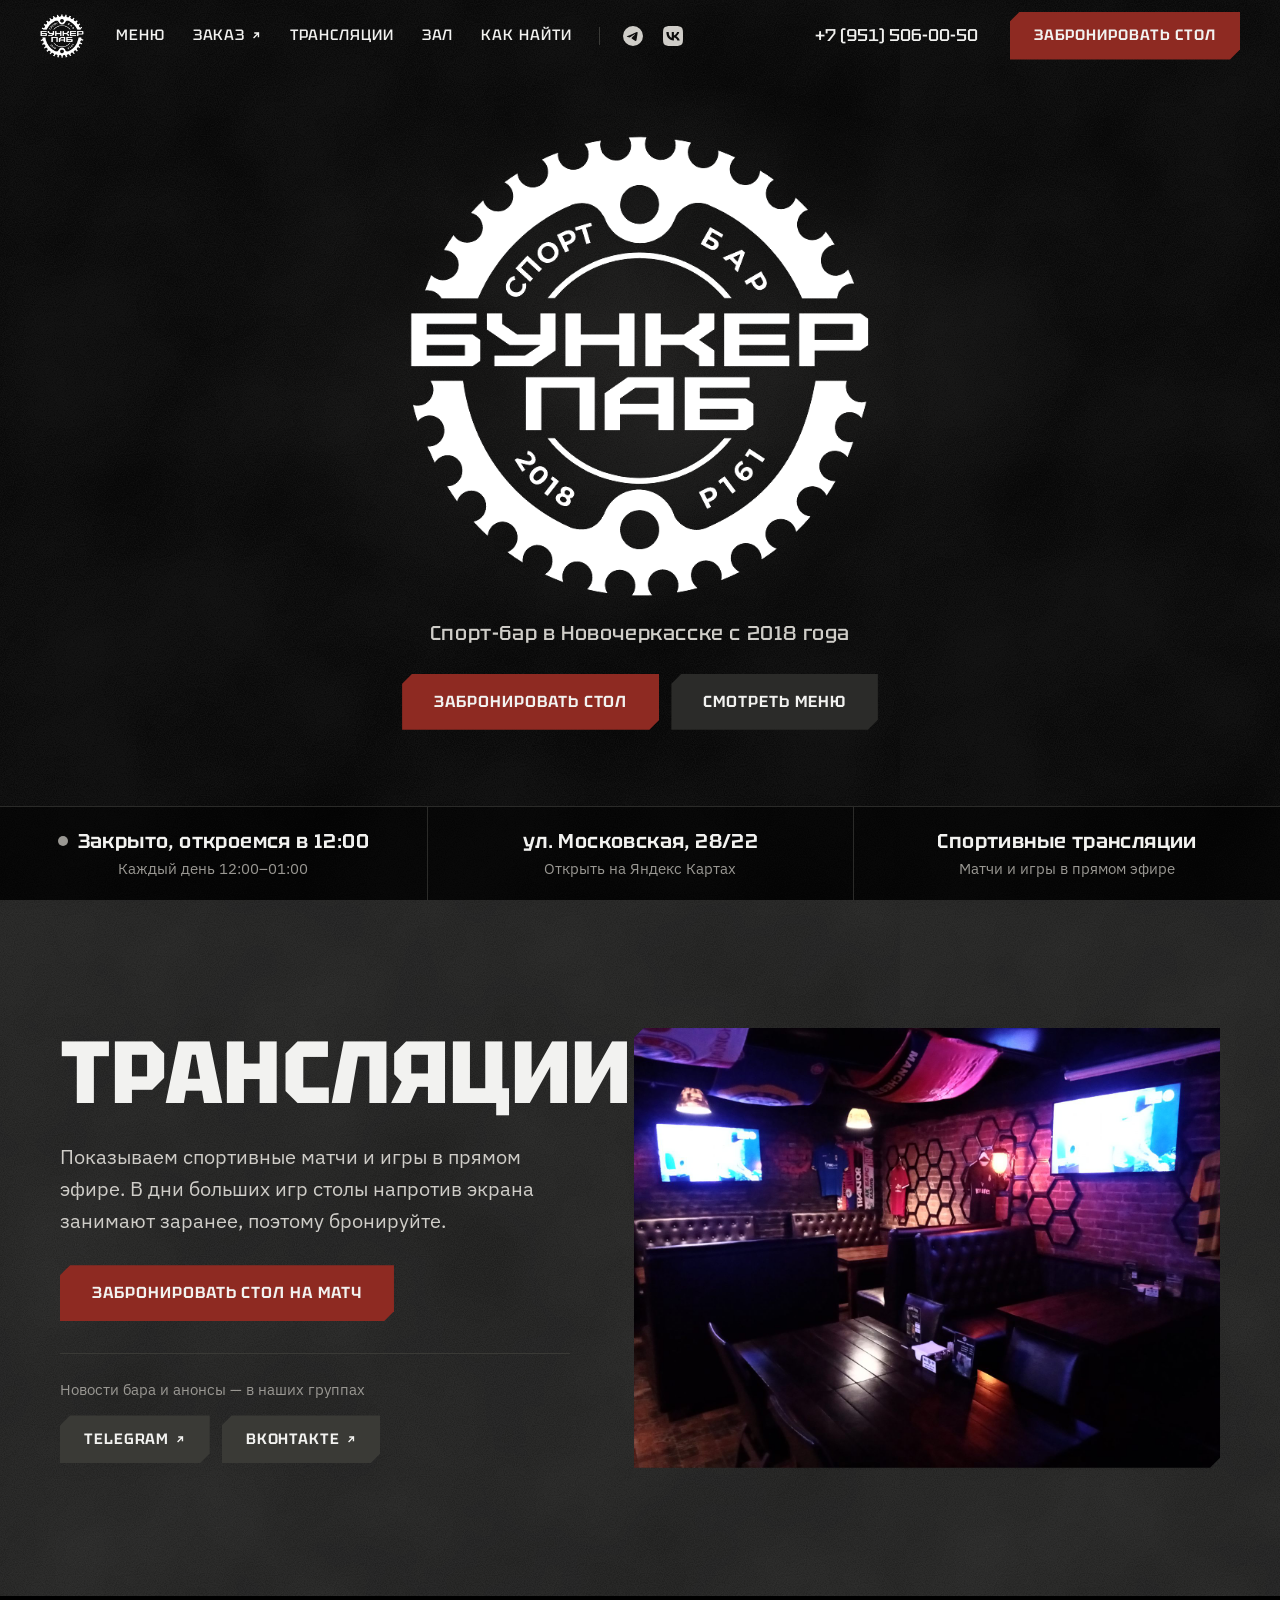
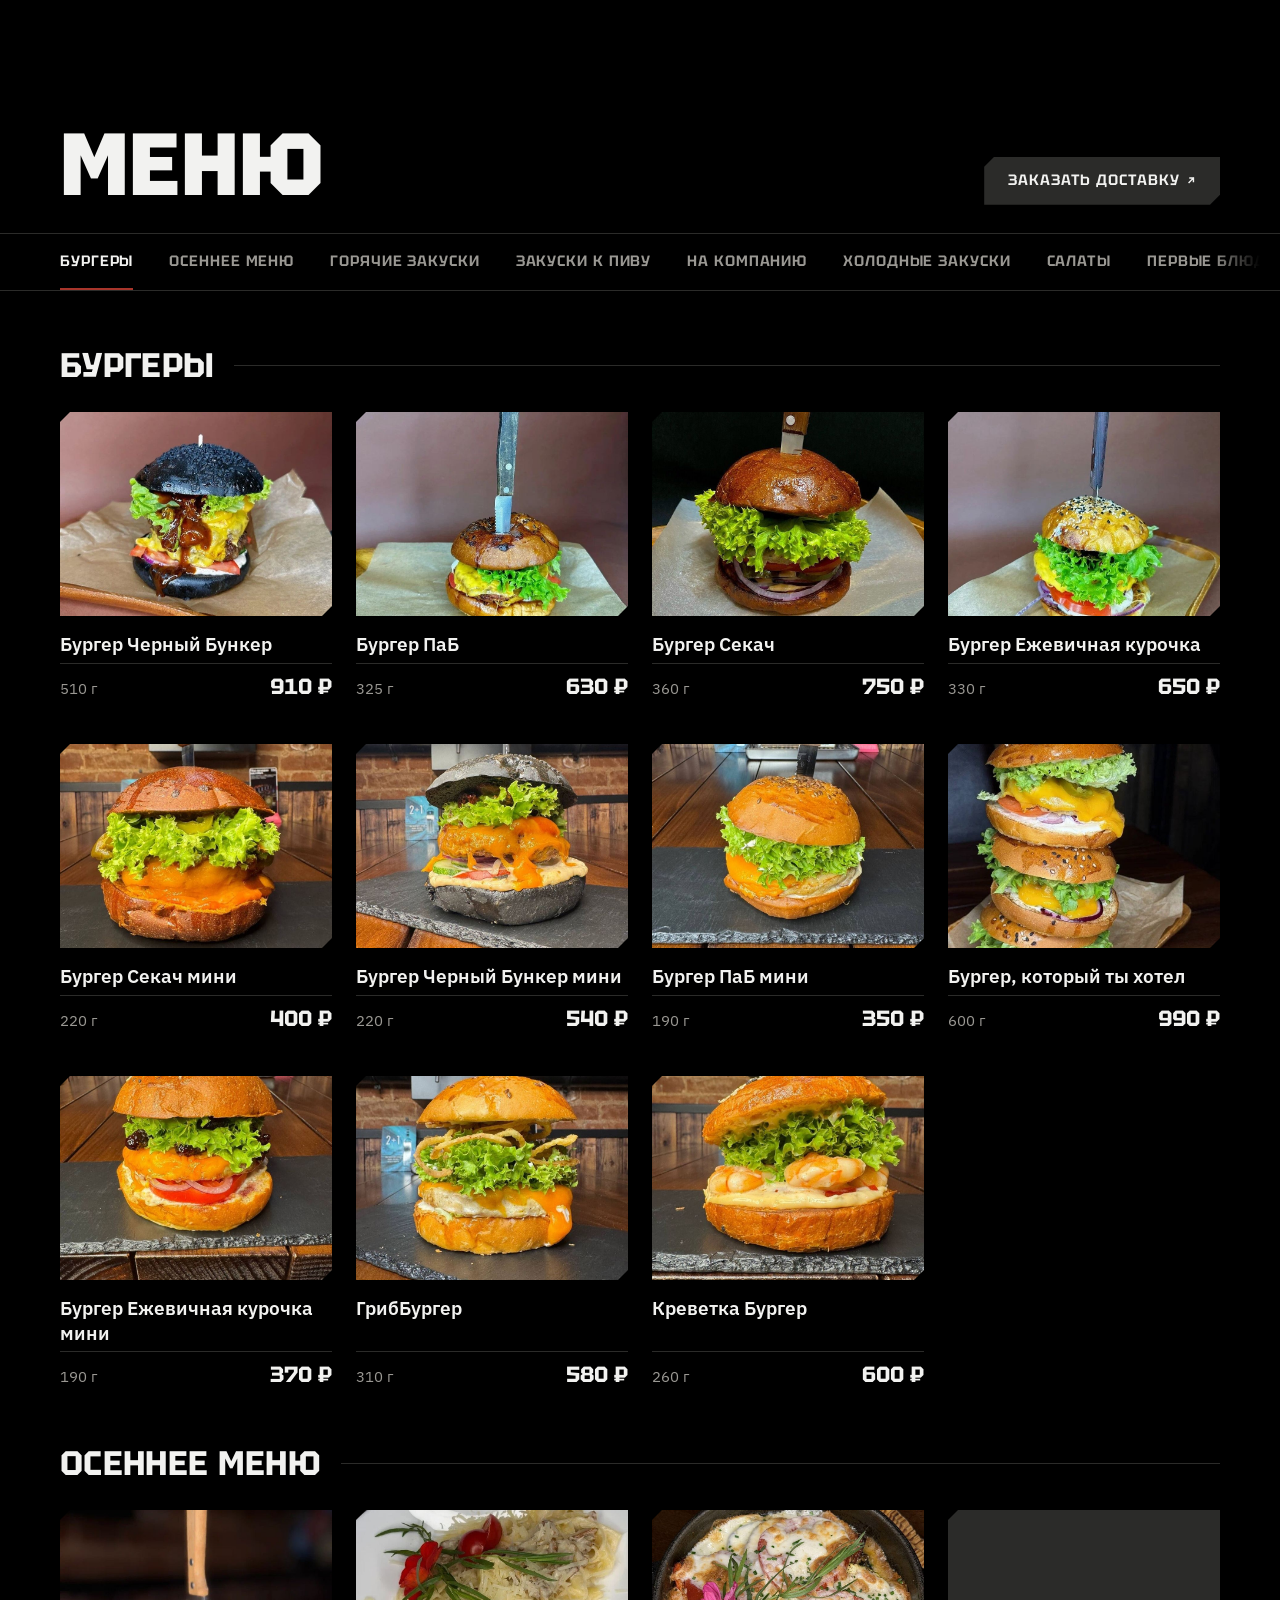
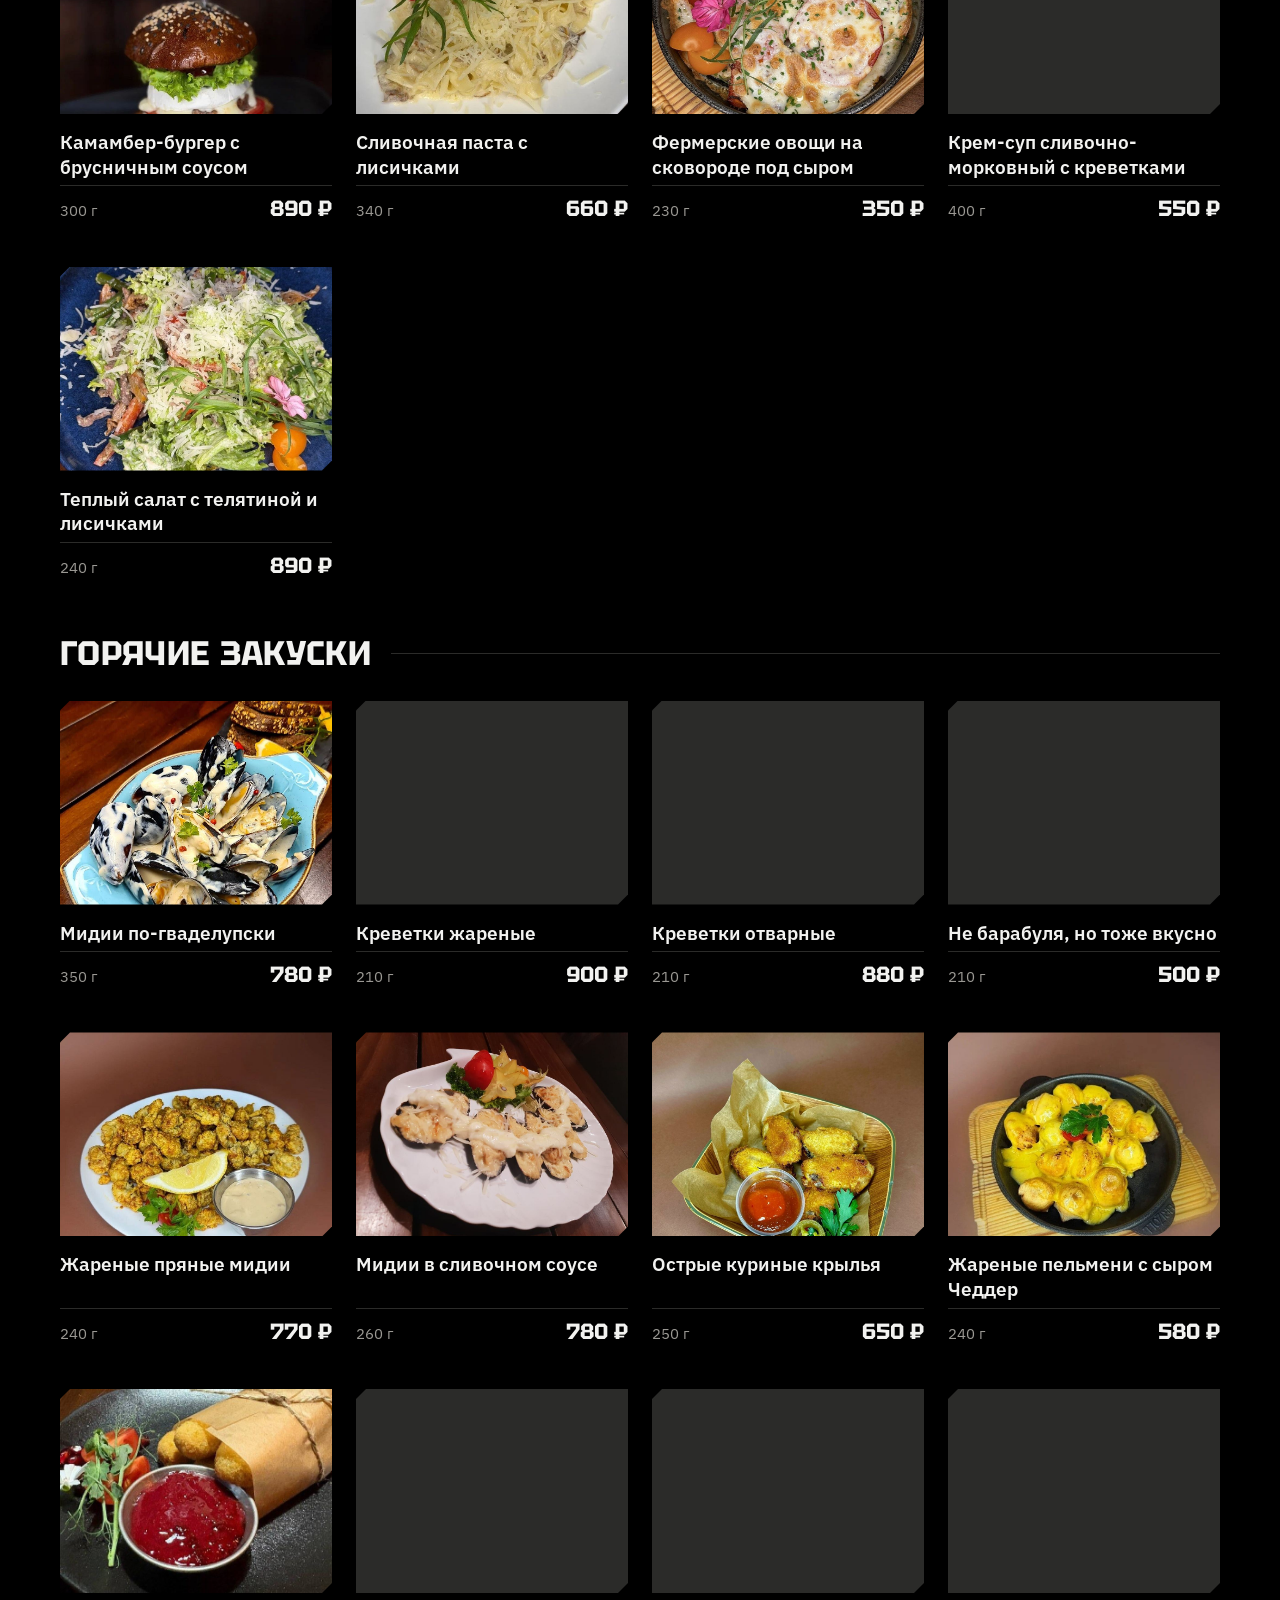
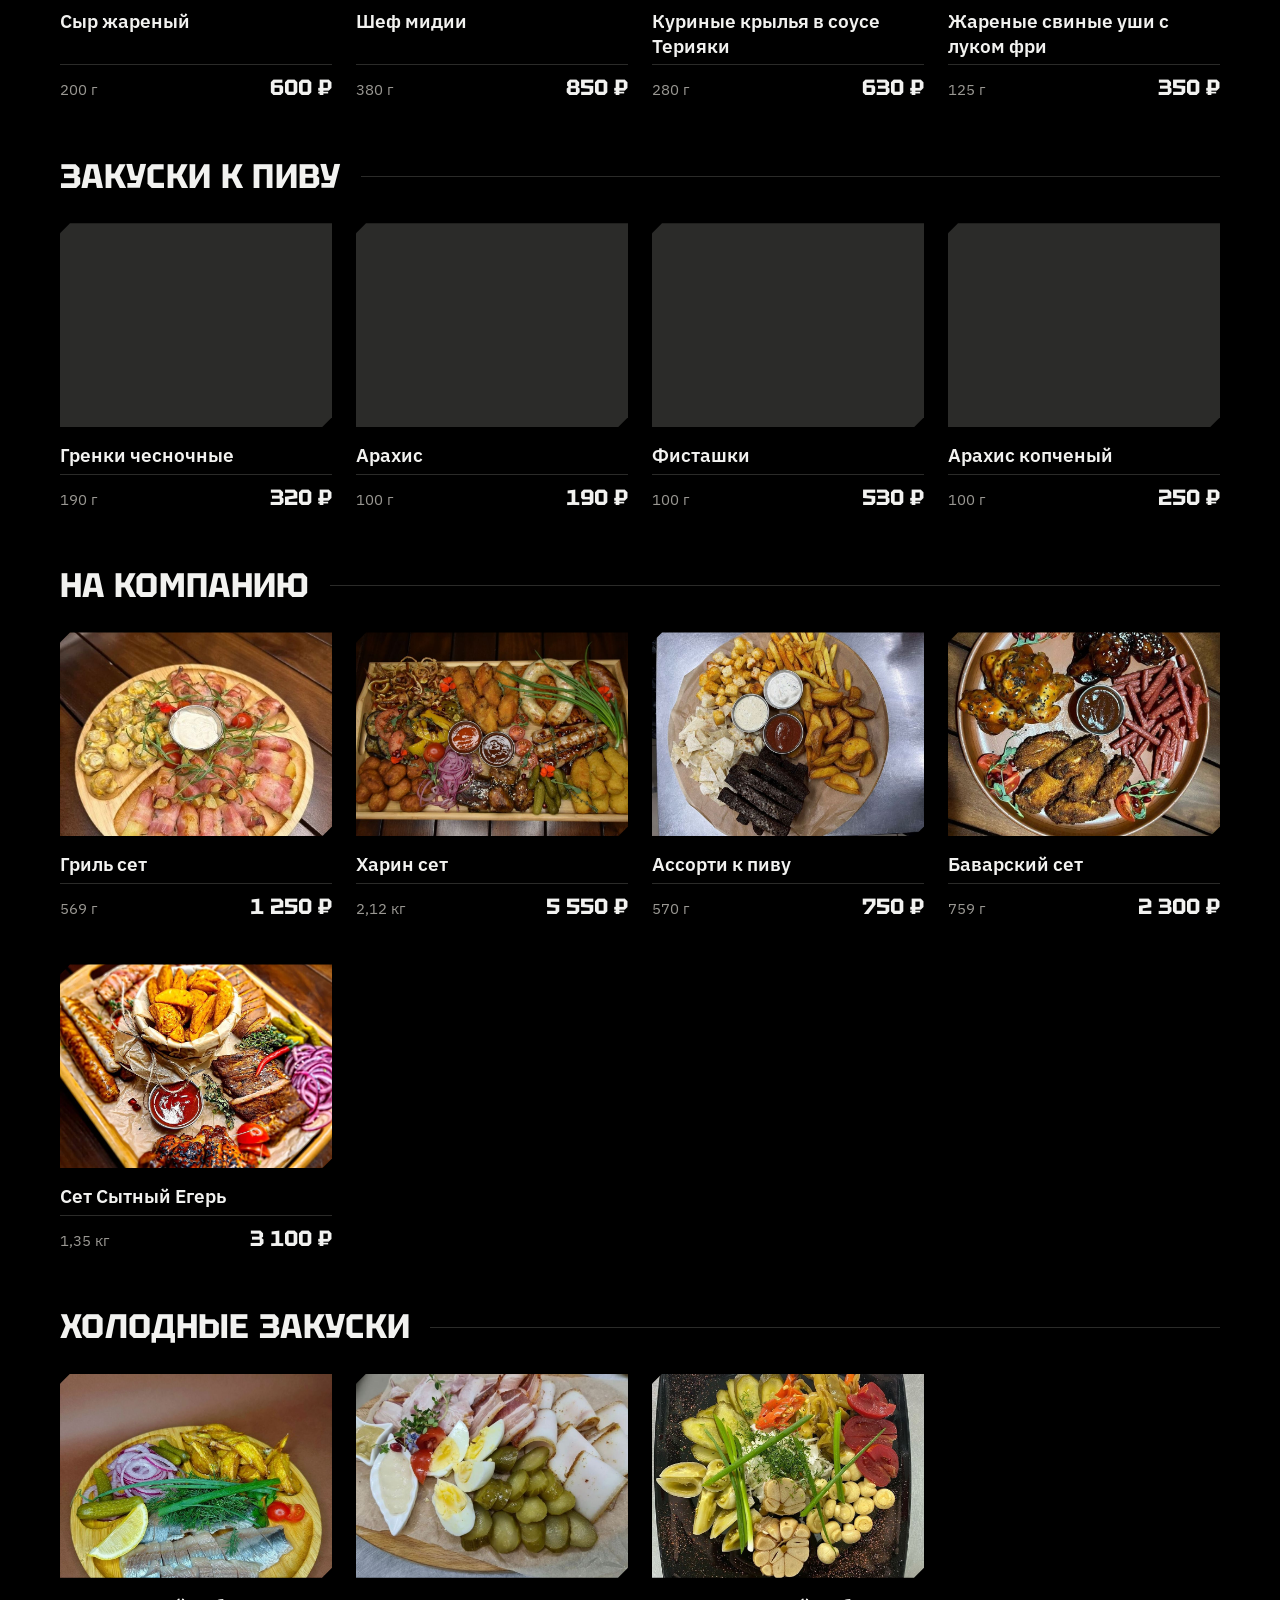
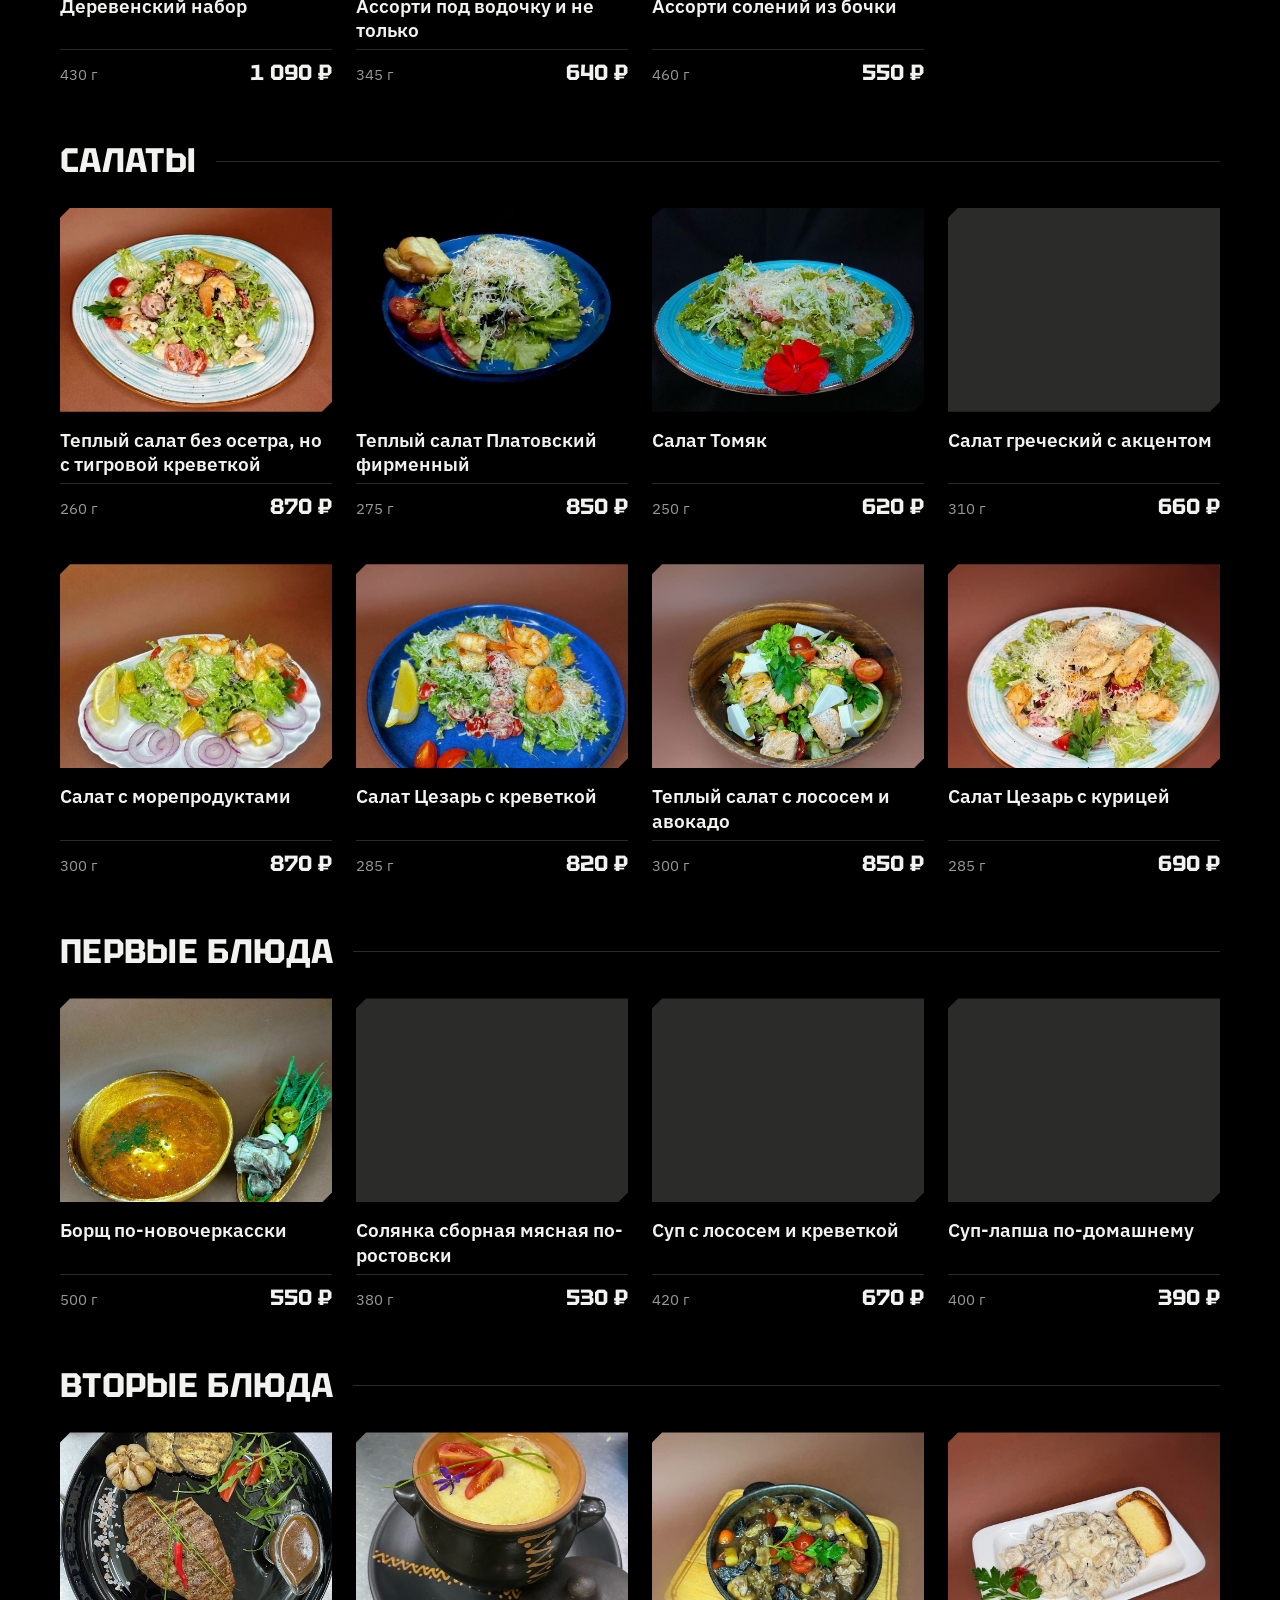
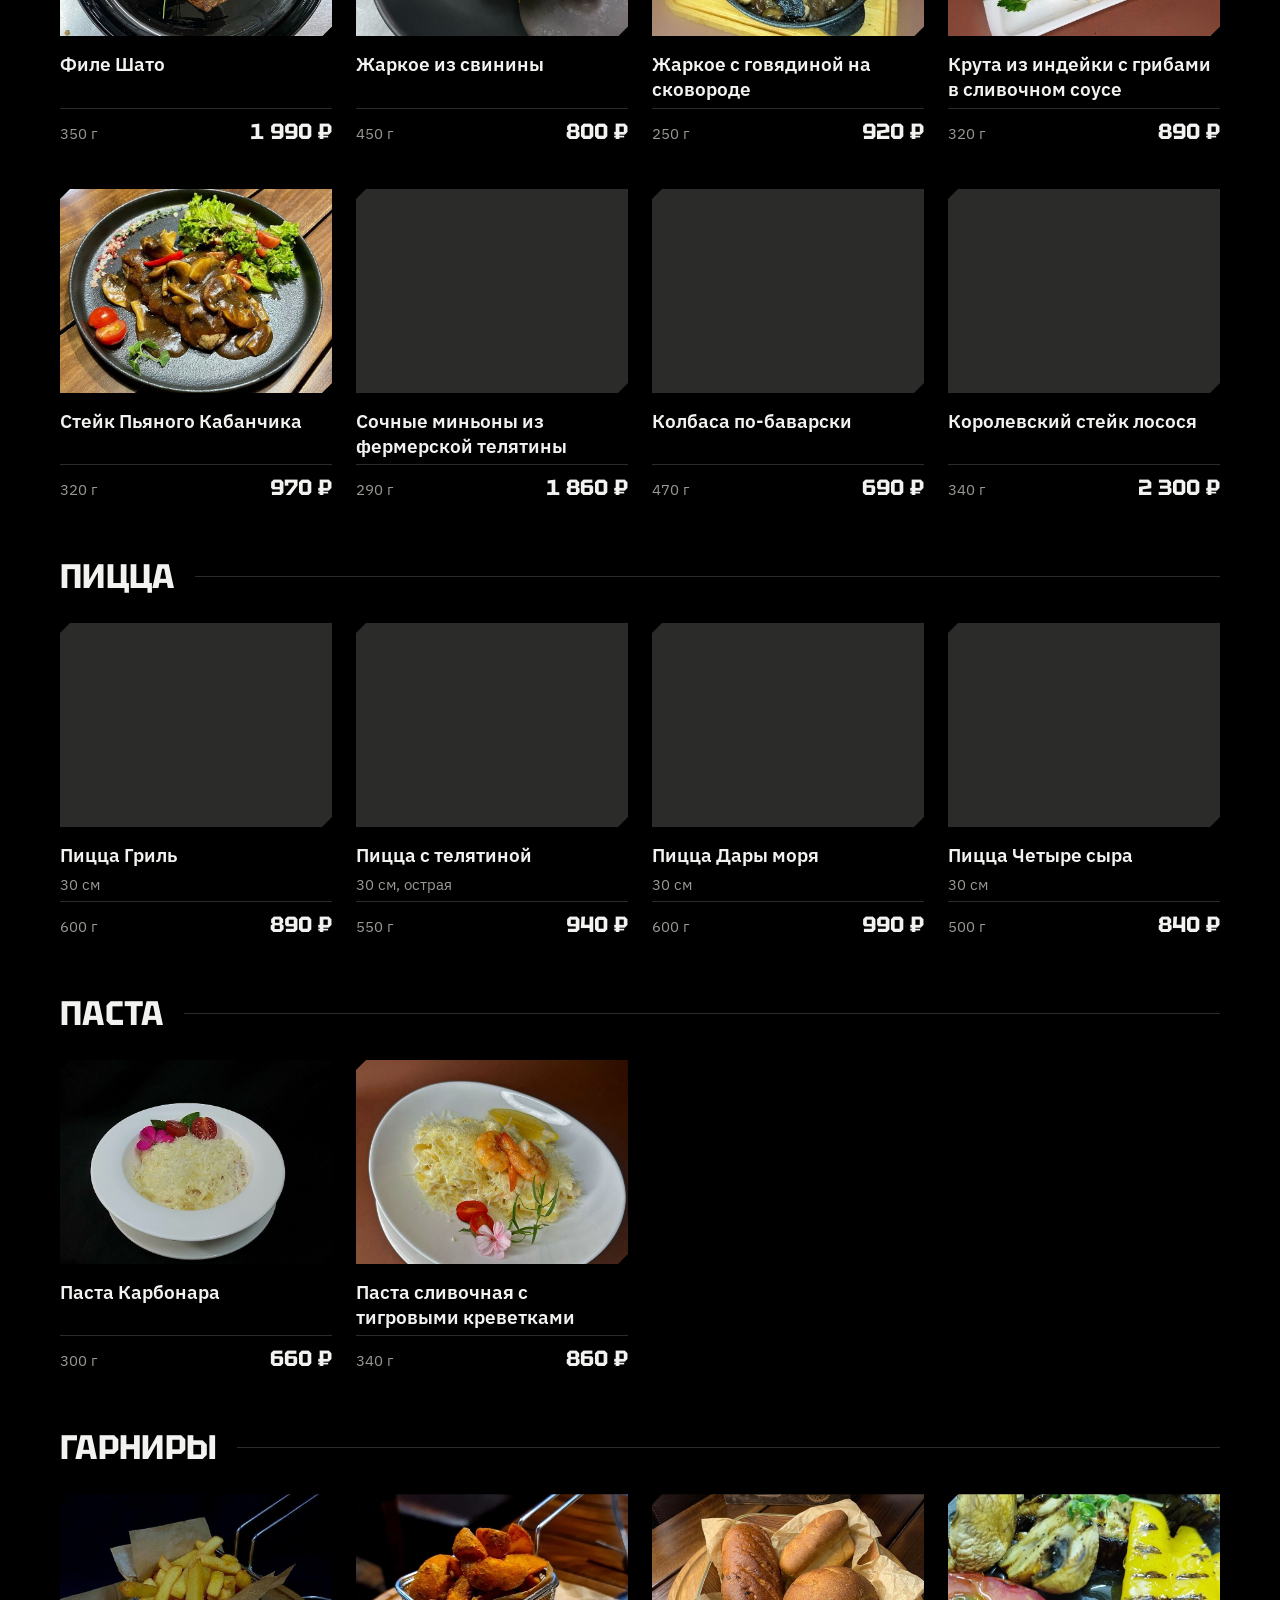
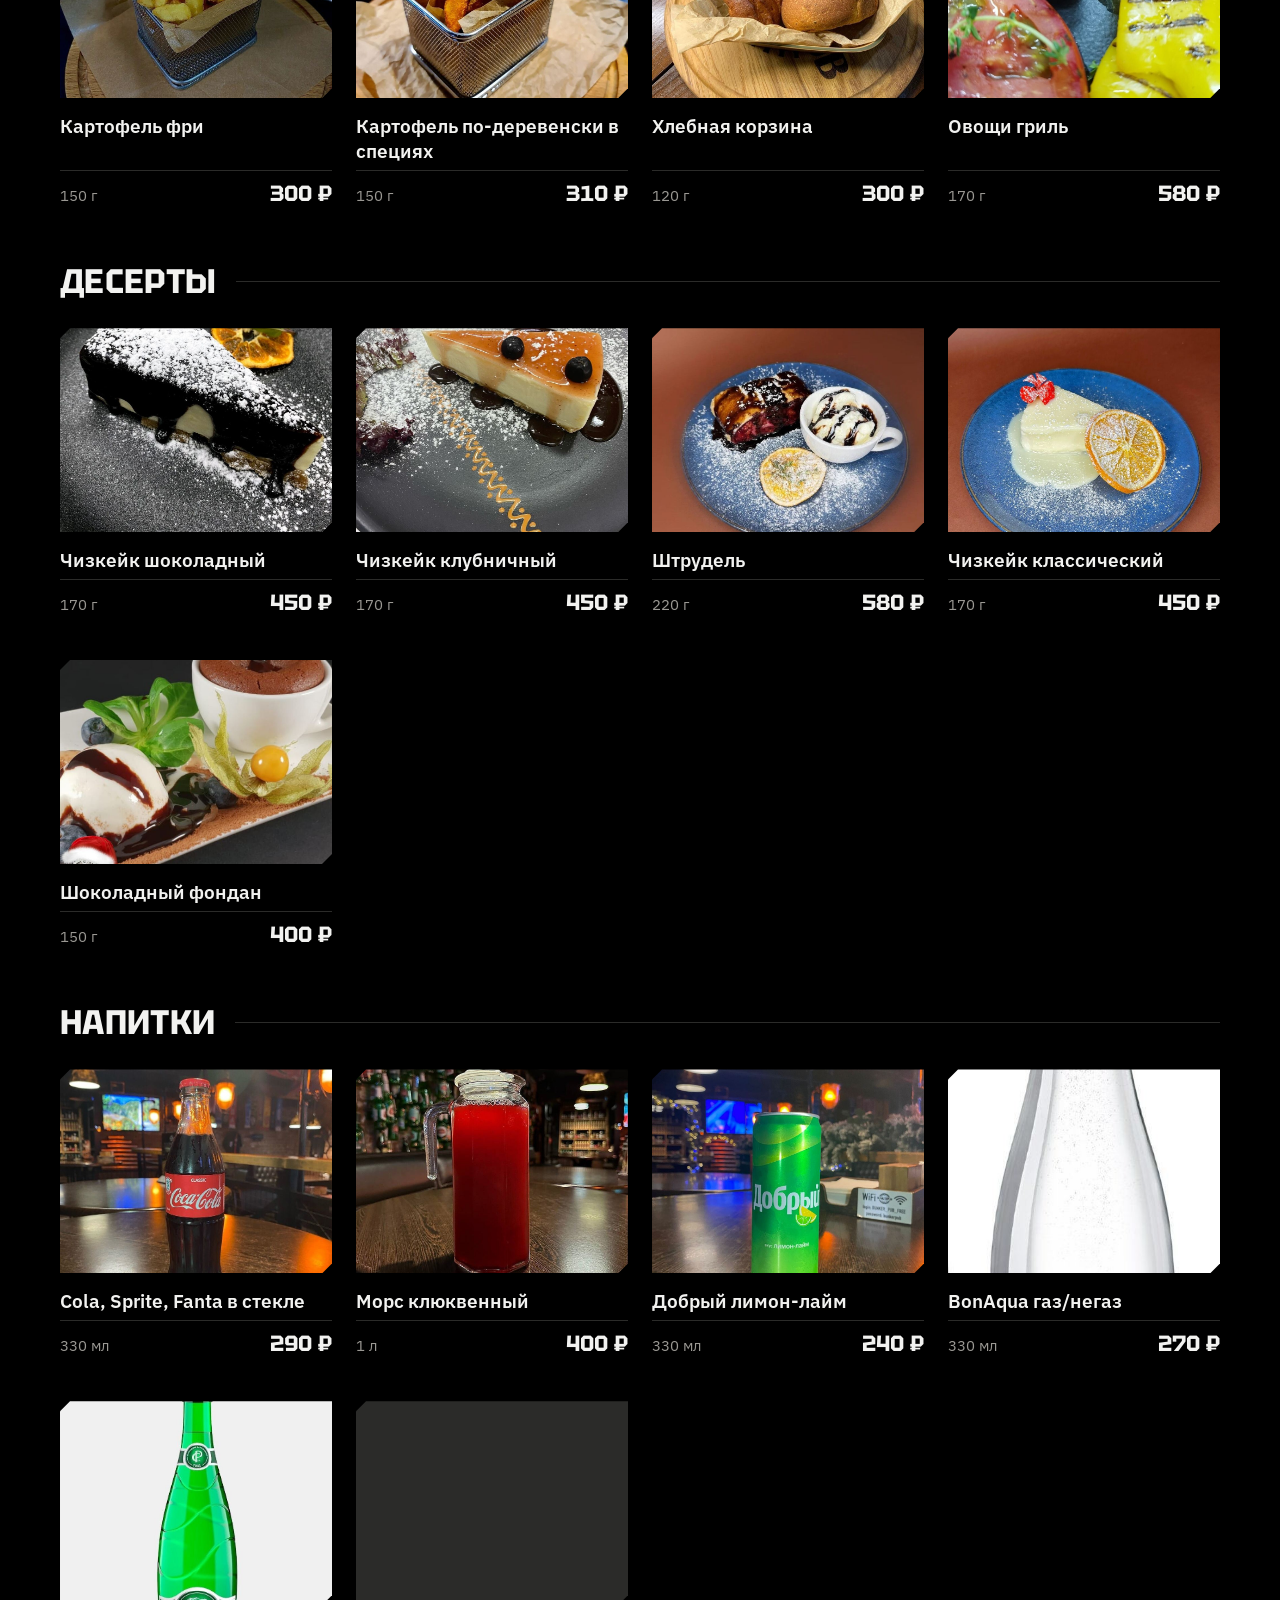
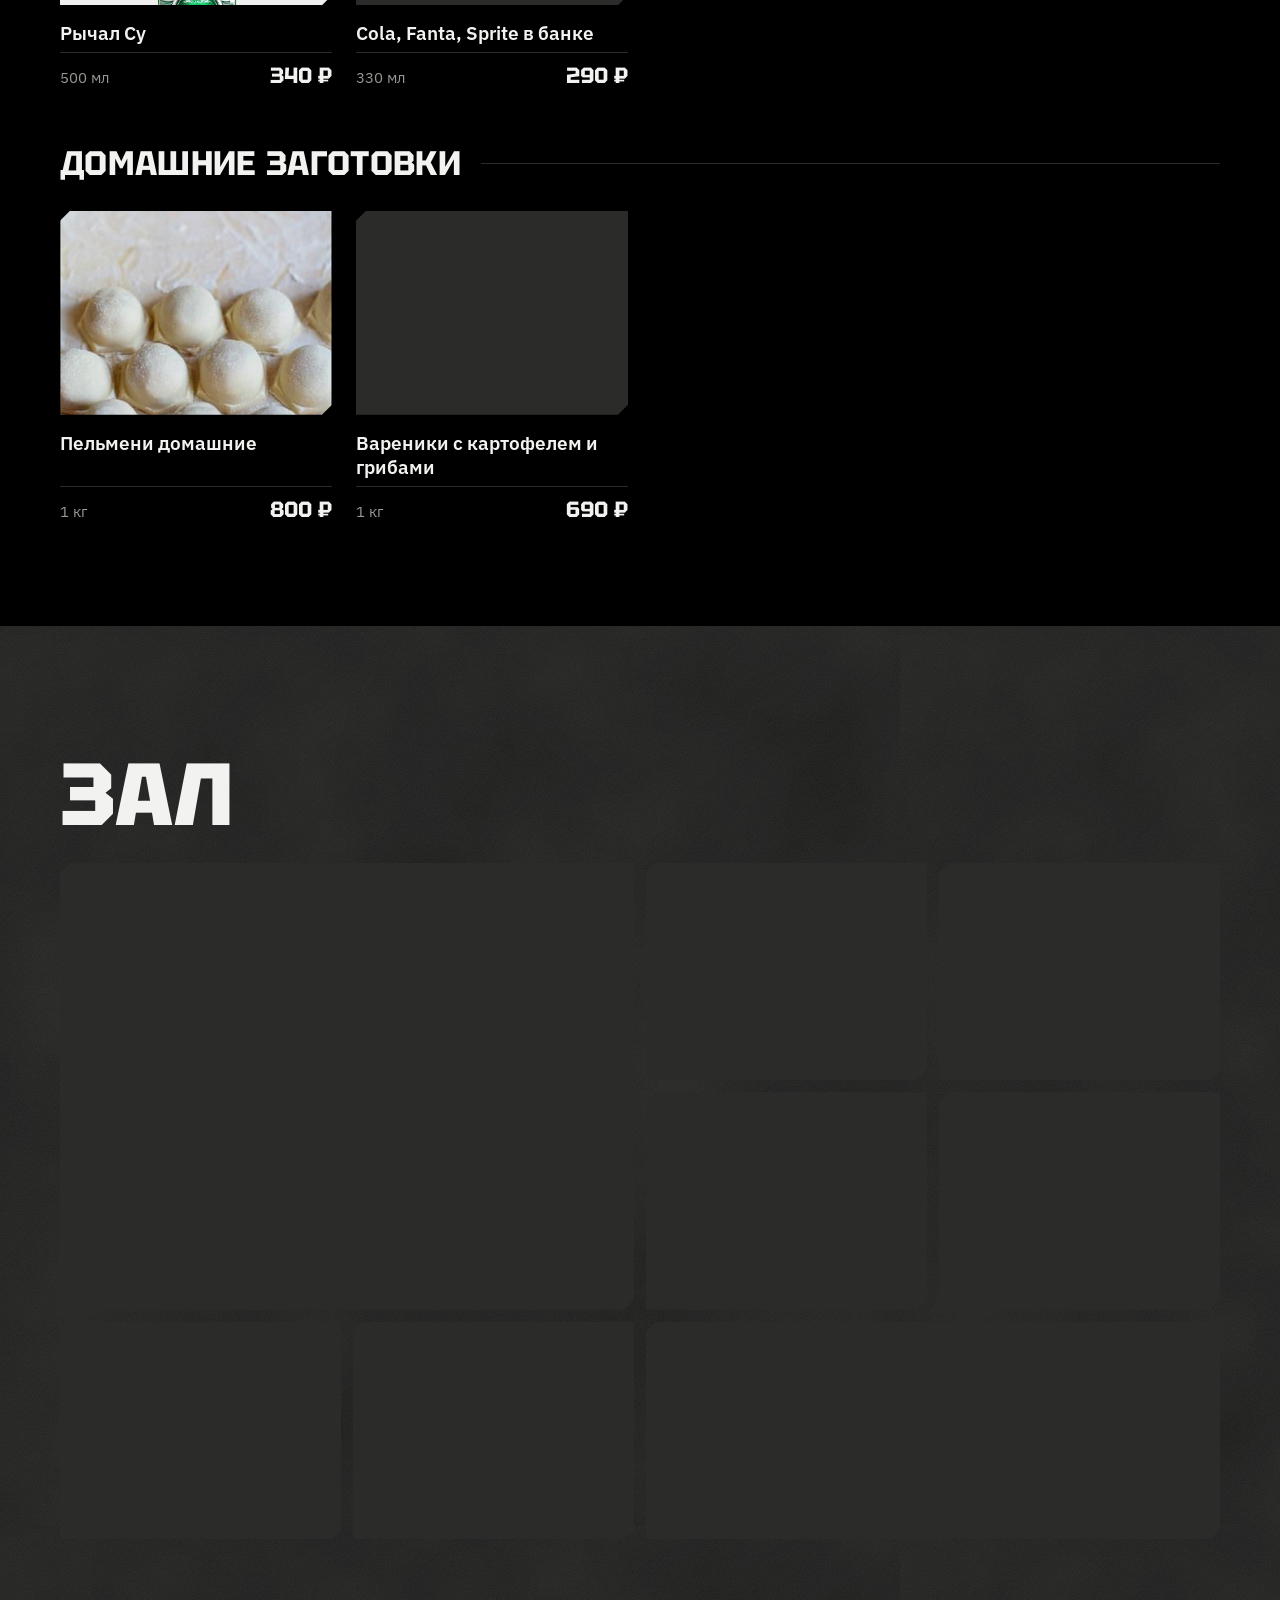
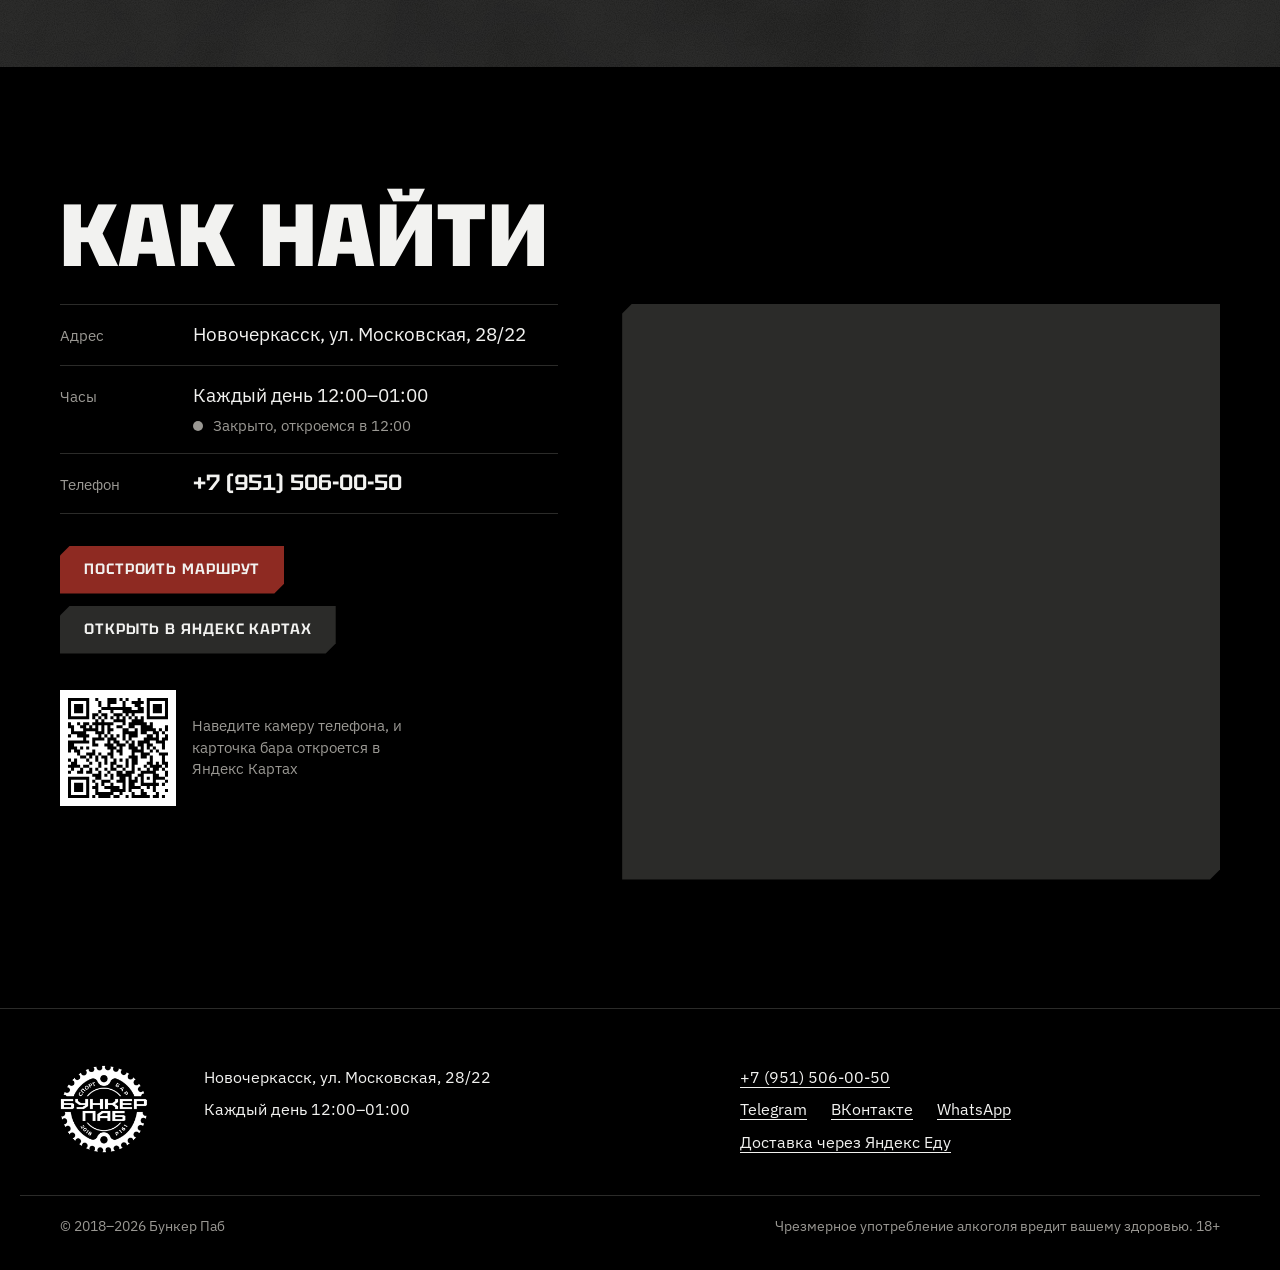
==== index.html @ 256f73c7 "Админка и автообновление меню из Яндекс Еды - admin.html: правка контактов, часов, объявления, транс" ====
<!doctype html>
<html lang="ru">
<head>
  <meta charset="utf-8">
  <meta name="viewport" content="width=device-width, initial-scale=1, viewport-fit=cover">
  <title>Бункер Паб — спорт-бар в Новочеркасске</title>
  <meta name="description" content="Спорт-бар «Бункер Паб» в Новочеркасске: ул. Московская, 28/22. Каждый день с 12:00 до 01:00. Трансляции спортивных матчей, кухня, разливное пиво. Бронь стола: +7 (951) 506-00-50.">
  <meta name="theme-color" content="#000000">
  <meta name="color-scheme" content="dark">

  <meta property="og:type" content="website">
  <meta property="og:locale" content="ru_RU">
  <meta property="og:title" content="Бункер Паб — спорт-бар в Новочеркасске">
  <meta property="og:description" content="ул. Московская, 28/22. Каждый день 12:00–01:00. Спортивные трансляции.">
  <meta property="og:url" content="https://antonkravcov43-dev.github.io/bunker-pub/">
  <meta property="og:image" content="https://antonkravcov43-dev.github.io/bunker-pub/assets/img/og.png">
  <meta property="og:image:width" content="1200">
  <meta property="og:image:height" content="630">
  <link rel="canonical" href="https://antonkravcov43-dev.github.io/bunker-pub/">

  <link rel="icon" type="image/png" sizes="32x32" href="assets/img/favicon-32.png">
  <link rel="icon" type="image/png" sizes="64x64" href="assets/img/favicon-64.png">
  <link rel="apple-touch-icon" href="assets/img/apple-touch-icon.png">

  <link rel="preload" href="assets/fonts/tektur-cyrillic.woff2" as="font" type="font/woff2" crossorigin>
  <link rel="preload" href="assets/fonts/plex-cyrillic.woff2" as="font" type="font/woff2" crossorigin>
  <!-- ?v= — номер версии: при каждом обновлении стилей или скриптов его меняют, чтобы браузеры сразу взяли новые файлы -->
  <link rel="stylesheet" href="assets/css/style.css?v=6">

  <script type="application/ld+json">
  {
    "@context": "https://schema.org",
    "@type": "BarOrPub",
    "name": "Бункер Паб",
    "description": "Спорт-бар в Новочеркасске. Трансляции спортивных матчей.",
    "url": "https://antonkravcov43-dev.github.io/bunker-pub/",
    "image": "https://antonkravcov43-dev.github.io/bunker-pub/assets/img/og.png",
    "telephone": "+7 951 506-00-50",
    "foundingDate": "2018",
    "address": {
      "@type": "PostalAddress",
      "streetAddress": "ул. Московская, 28/22",
      "addressLocality": "Новочеркасск",
      "addressRegion": "Ростовская область",
      "addressCountry": "RU"
    },
    "geo": { "@type": "GeoCoordinates", "latitude": 47.415218, "longitude": 40.097318 },
    "openingHours": "Mo-Su 12:00-01:00",
    "sameAs": ["https://vk.com/bunkerpub_nvch", "https://t.me/bunkerpub", "https://yandex.ru/maps/org/bunkerpab/225734405698/"]
  }
  </script>
</head>
<body>
  <a class="skip" href="#menu">К меню</a>

  <!-- ШАПКА -->
  <header class="bar" id="bar">
    <div class="bar__inner">
      <a class="bar__logo" href="#top" aria-label="Бункер Паб, наверх">
        <img src="assets/img/logo-160.png" alt="" width="44" height="44">
      </a>

      <nav class="bar__nav" id="nav" aria-label="Разделы сайта">
        <a href="#menu">Меню</a>
        <a href="https://eda.yandex.ru/r/bunkerpab" target="_blank" rel="noopener" data-link="delivery"
           aria-label="Заказ доставки в Яндекс Еде, откроется в новой вкладке">Заказ<svg class="ext" viewBox="0 0 12 12" aria-hidden="true"><path d="M3.5 8.5l5-5M4.5 3.5h4v4"/></svg></a>
        <a href="#broadcast">Трансляции</a>
        <a href="#hall">Зал</a>
        <a href="#find">Как найти</a>
        <a class="bar__nav-phone" href="tel:+79515060050" data-site="phone" data-tel>+7 (951) 506-00-50</a>
        <div class="bar__social">
          <a href="https://t.me/bunkerpub" target="_blank" rel="noopener" data-link="telegram" aria-label="Telegram">
            <svg viewBox="0 0 24 24" aria-hidden="true"><path d="M11.944 0A12 12 0 0 0 0 12a12 12 0 0 0 12 12 12 12 0 0 0 12-12A12 12 0 0 0 12 0a12 12 0 0 0-.056 0zm4.962 7.224c.1-.002.321.023.465.14a.506.506 0 0 1 .171.325c.016.093.036.306.02.472-.18 1.898-.962 6.502-1.36 8.627-.168.9-.499 1.201-.82 1.23-.696.065-1.225-.46-1.9-.902-1.056-.693-1.653-1.124-2.678-1.8-1.185-.78-.417-1.21.258-1.91.177-.184 3.247-2.977 3.307-3.23.007-.032.014-.15-.056-.212s-.174-.041-.249-.024c-.106.024-1.793 1.14-5.061 3.345-.48.33-.913.49-1.302.48-.428-.008-1.252-.241-1.865-.44-.752-.245-1.349-.374-1.297-.789.027-.216.325-.437.893-.663 3.498-1.524 5.83-2.529 6.998-3.014 3.332-1.386 4.025-1.627 4.476-1.635z"/></svg>
            <span class="bar__social-label">Telegram</span>
          </a>
          <a href="https://vk.com/bunkerpub_nvch" target="_blank" rel="noopener" data-link="vk" aria-label="ВКонтакте">
            <svg viewBox="0 0 24 24" aria-hidden="true"><path d="m9.489.004.729-.003h3.564l.73.003.914.01.433.007.418.011.403.014.388.016.374.021.36.025.345.03.333.033c1.74.196 2.933.616 3.833 1.516.9.9 1.32 2.092 1.516 3.833l.034.333.029.346.025.36.02.373.025.588.012.41.013.644.009.915.004.98-.001 3.313-.003.73-.01.914-.007.433-.011.418-.014.403-.016.388-.021.374-.025.36-.03.345-.033.333c-.196 1.74-.616 2.933-1.516 3.833-.9.9-2.092 1.32-3.833 1.516l-.333.034-.346.029-.36.025-.373.02-.588.025-.41.012-.644.013-.915.009-.98.004-3.313-.001-.73-.003-.914-.01-.433-.007-.418-.011-.403-.014-.388-.016-.374-.021-.36-.025-.345-.03-.333-.033c-1.74-.196-2.933-.616-3.833-1.516-.9-.9-1.32-2.092-1.516-3.833l-.034-.333-.029-.346-.025-.36-.02-.373-.025-.588-.012-.41-.013-.644-.009-.915-.004-.98.001-3.313.003-.73.01-.914.007-.433.011-.418.014-.403.016-.388.021-.374.025-.36.03-.345.033-.333c.196-1.74.616-2.933 1.516-3.833.9-.9 2.092-1.32 3.833-1.516l.333-.034.346-.029.36-.025.373-.02.588-.025.41-.012.644-.013.915-.009ZM6.79 7.3H4.05c.13 6.24 3.25 9.99 8.72 9.99h.31v-3.57c2.01.2 3.53 1.67 4.14 3.57h2.84c-.78-2.84-2.83-4.41-4.11-5.01 1.28-.74 3.08-2.54 3.51-4.98h-2.58c-.56 1.98-2.22 3.78-3.8 3.95V7.3H10.5v6.92c-1.6-.4-3.62-2.34-3.71-6.92Z"/></svg>
            <span class="bar__social-label">ВКонтакте</span>
          </a>
        </div>
      </nav>

      <a class="bar__phone" href="tel:+79515060050" data-site="phone" data-tel>+7 (951) 506-00-50</a>
      <button class="btn btn--red bar__book" type="button" data-book>
        <span class="bar__book-full">Забронировать стол</span><span class="bar__book-short">Бронь стола</span>
      </button>

      <button class="bar__burger" type="button" aria-expanded="false" aria-controls="nav" aria-label="Открыть разделы">
        <span></span><span></span><span></span>
      </button>
    </div>
  </header>

  <main>
    <!-- ПЕРВЫЙ ЭКРАН -->
    <section class="hero" id="top" aria-label="Бункер Паб">
      <a class="notice" id="notice" hidden><span class="notice__mark" aria-hidden="true"></span><span class="notice__text"></span></a>
      <div class="hero__stage">
        <h1 class="hero__logo">
          <img src="assets/img/logo.png"
               srcset="assets/img/logo.png 608w, assets/img/logo@2x.png 1216w"
               sizes="min(52svh, 84vw, 600px)"
               width="608" height="608"
               alt="Бункер Паб. Спорт-бар, 2018">
        </h1>
        <p class="hero__tagline" data-site="tagline">Спорт-бар в Новочеркасске с 2018 года</p>
        <div class="hero__actions">
          <button class="btn btn--red btn--big" type="button" data-book>Забронировать стол</button>
          <a class="btn btn--steel btn--big" href="#menu">Смотреть меню</a>
        </div>
      </div>

      <ul class="facts">
        <li>
          <a class="fact" href="#find">
            <span class="fact__main status" data-status><i class="status__dot" aria-hidden="true"></i><span class="status__text">Каждый день 12:00–01:00</span></span>
            <span class="fact__sub" data-site="hoursLabel">Каждый день 12:00–01:00</span>
          </a>
        </li>
        <li>
          <a class="fact" href="https://yandex.ru/maps/org/bunkerpab/225734405698/" target="_blank" rel="noopener" data-link="yandexOrg">
            <span class="fact__main" data-site="address">ул. Московская, 28/22</span>
            <span class="fact__sub">Открыть на Яндекс Картах</span>
          </a>
        </li>
        <li>
          <a class="fact" href="#broadcast">
            <span class="fact__main">Спортивные трансляции</span>
            <span class="fact__sub">Матчи и игры в прямом эфире</span>
          </a>
        </li>
      </ul>
    </section>

    <!-- ТРАНСЛЯЦИИ -->
    <section class="section section--concrete" id="broadcast" aria-labelledby="broadcast-title">
      <div class="wrap split">
        <div class="split__text">
          <h2 class="h2" id="broadcast-title">Трансляции</h2>
          <p class="lead" data-site="broadcast.text">Показываем спортивные матчи и игры в прямом эфире. В дни больших игр столы напротив экрана занимают заранее, поэтому бронируйте.</p>
          <ul class="leagues" id="leagues" hidden></ul>
          <button class="btn btn--red btn--big" type="button" data-book>Забронировать стол на матч</button>

          <div class="socials">
            <p class="socials__label">Новости бара и анонсы — в наших группах</p>
            <div class="socials__links">
              <a class="btn btn--steel" href="https://t.me/bunkerpub" target="_blank" rel="noopener" data-link="telegram">
                Telegram<svg class="ext" viewBox="0 0 12 12" aria-hidden="true"><path d="M3.5 8.5l5-5M4.5 3.5h4v4"/></svg>
              </a>
              <a class="btn btn--steel" href="https://vk.com/bunkerpub_nvch" target="_blank" rel="noopener" data-link="vk">
                ВКонтакте<svg class="ext" viewBox="0 0 12 12" aria-hidden="true"><path d="M3.5 8.5l5-5M4.5 3.5h4v4"/></svg>
              </a>
            </div>
          </div>
        </div>
        <div class="split__media">
          <img id="broadcast-photo" src="images/broadcast.jpg" alt="Зал Бункер Паба с экраном для трансляций" loading="lazy"
               onerror="this.onerror=null;this.src='images/broadcast-placeholder.svg'">
        </div>
      </div>
    </section>

    <!-- МЕНЮ -->
    <section class="section menu" id="menu" aria-labelledby="menu-title">
      <div class="wrap">
        <div class="menu__head">
          <h2 class="h2" id="menu-title">Меню</h2>
          <a class="btn btn--steel" href="https://eda.yandex.ru/r/bunkerpab" target="_blank" rel="noopener" data-link="delivery">
            Заказать доставку<svg class="ext" viewBox="0 0 12 12" aria-hidden="true"><path d="M3.5 8.5l5-5M4.5 3.5h4v4"/></svg>
          </a>
        </div>
        <p class="demo-note" id="demo-note" hidden>Это пример меню. Настоящие позиции и цены вносятся в файл data/menu.js</p>
      </div>

      <nav class="cats" aria-label="Разделы меню">
        <div class="cats__track" id="cats"></div>
      </nav>

      <div class="wrap" id="menu-list">
        <noscript><p class="lead">Чтобы увидеть меню, включите JavaScript в браузере.</p></noscript>
      </div>
    </section>

    <!-- ЗАЛ -->
    <section class="section section--concrete" id="hall" aria-labelledby="hall-title">
      <div class="wrap">
        <h2 class="h2" id="hall-title">Зал</h2>
        <ul class="gallery" id="gallery"></ul>
      </div>
    </section>

    <!-- КАК НАЙТИ -->
    <section class="section" id="find" aria-labelledby="find-title">
      <div class="wrap find">
        <div class="find__info">
          <h2 class="h2" id="find-title">Как найти</h2>

          <dl class="info">
            <div class="info__row">
              <dt>Адрес</dt>
              <dd>
                <span><span data-site="city">Новочеркасск</span>, <span data-site="address">ул. Московская, 28/22</span></span>
                <span class="info__note" data-site="addressNote" hidden></span>
              </dd>
            </div>
            <div class="info__row">
              <dt>Часы</dt>
              <dd>
                <span data-site="hoursLabel">Каждый день 12:00–01:00</span>
                <span class="status status--small" data-status><i class="status__dot" aria-hidden="true"></i><span class="status__text"></span></span>
              </dd>
            </div>
            <div class="info__row">
              <dt>Телефон</dt>
              <dd><a class="info__phone" href="tel:+79515060050" data-site="phone" data-tel>+7 (951) 506-00-50</a></dd>
            </div>
          </dl>

          <div class="find__actions">
            <a class="btn btn--red" href="https://yandex.ru/maps/?rtext=~47.415218,40.097318&amp;rtt=auto" target="_blank" rel="noopener" data-link="route">Построить маршрут</a>
            <a class="btn btn--steel" href="https://yandex.ru/maps/org/bunkerpab/225734405698/" target="_blank" rel="noopener" data-link="yandexOrg">Открыть в Яндекс Картах</a>
          </div>

          <div class="find__extra">
            <figure class="qr">
              <div class="qr__code" id="qr" role="img" aria-label="QR-код со ссылкой на Бункер Паб в Яндекс Картах"></div>
              <figcaption>Наведите камеру телефона, и карточка бара откроется в Яндекс Картах</figcaption>
            </figure>
            <iframe class="rating" id="rating" title="Рейтинг Бункер Паба на Яндекс Картах"
                    src="https://yandex.ru/sprav/widget/rating-badge/225734405698?type=rating&amp;theme=dark"
                    width="150" height="50" loading="lazy"></iframe>
          </div>
        </div>

        <div class="find__map">
          <iframe id="map" title="Бункер Паб на Яндекс Картах" loading="lazy" allowfullscreen
                  src="https://yandex.ru/map-widget/v1/?ll=40.097318%2C47.415218&amp;z=17&amp;oid=225734405698&amp;ol=biz"></iframe>
        </div>
      </div>
    </section>
  </main>

  <!-- ПОДВАЛ -->
  <footer class="foot">
    <div class="wrap foot__grid">
      <a class="foot__logo" href="#top" aria-label="Бункер Паб, наверх">
        <img src="assets/img/logo-160.png" alt="" width="88" height="88" loading="lazy">
      </a>
      <div class="foot__col">
        <p><span data-site="city">Новочеркасск</span>, <span data-site="address">ул. Московская, 28/22</span></p>
        <p data-site="hoursLabel">Каждый день 12:00–01:00</p>
      </div>
      <div class="foot__col">
        <p><a href="tel:+79515060050" data-site="phone" data-tel>+7 (951) 506-00-50</a></p>
        <ul class="foot__links">
          <li><a href="https://t.me/bunkerpub" target="_blank" rel="noopener" data-link="telegram">Telegram</a></li>
          <li><a href="https://vk.com/bunkerpub_nvch" target="_blank" rel="noopener" data-link="vk">ВКонтакте</a></li>
          <li><a href="https://wa.me/79515060050" target="_blank" rel="noopener" data-link="whatsapp">WhatsApp</a></li>
          <li data-delivery><a href="https://eda.yandex.ru/r/bunkerpab" target="_blank" rel="noopener" data-link="delivery">Доставка через Яндекс Еду</a></li>
        </ul>
      </div>
    </div>
    <div class="wrap foot__legal">
      <p>© 2018–<span id="year">2026</span> Бункер Паб</p>
      <p>Чрезмерное употребление алкоголя вредит вашему здоровью. 18+</p>
    </div>
  </footer>

  <!-- БРОНЬ СТОЛА -->
  <dialog class="sheet" id="book-dialog" aria-labelledby="book-title">
    <div class="sheet__box">
      <button class="sheet__close" type="button" data-close aria-label="Закрыть">
        <svg viewBox="0 0 24 24" aria-hidden="true"><path d="M5 5l14 14M19 5L5 19"/></svg>
      </button>
      <h2 class="sheet__title" id="book-title">Бронь стола</h2>
      <p class="sheet__text">Позвоните или напишите в WhatsApp: назовите дату, время и сколько вас будет.</p>
      <a class="sheet__phone" href="tel:+79515060050" data-site="phone" data-tel>+7 (951) 506-00-50</a>
      <p class="status status--small" data-status><i class="status__dot" aria-hidden="true"></i><span class="status__text"></span></p>
      <div class="sheet__actions">
        <a class="btn btn--red btn--big" href="tel:+79515060050" data-tel>Позвонить</a>
        <a class="btn btn--steel btn--big" href="https://wa.me/79515060050" target="_blank" rel="noopener" data-link="whatsappBook">Написать в WhatsApp</a>
      </div>
    </div>
  </dialog>

  <!-- ПРОСМОТР ФОТО БЛЮДА -->
  <dialog class="viewer" id="viewer" aria-labelledby="viewer-name">
    <button class="viewer__close" type="button" data-close aria-label="Закрыть">
      <svg viewBox="0 0 24 24" aria-hidden="true"><path d="M5 5l14 14M19 5L5 19"/></svg>
    </button>
    <button class="viewer__nav viewer__nav--prev" type="button" data-step="-1" aria-label="Предыдущее блюдо">
      <svg viewBox="0 0 24 24" aria-hidden="true"><path d="M15 4l-8 8 8 8"/></svg>
    </button>
    <figure class="viewer__fig">
      <img class="viewer__img" id="viewer-img" src="" alt="">
      <figcaption class="viewer__cap">
        <span class="viewer__name" id="viewer-name"></span>
        <span class="viewer__meta"><span id="viewer-weight"></span><span class="viewer__price" id="viewer-price"></span></span>
        <span class="viewer__note" id="viewer-note"></span>
      </figcaption>
    </figure>
    <button class="viewer__nav viewer__nav--next" type="button" data-step="1" aria-label="Следующее блюдо">
      <svg viewBox="0 0 24 24" aria-hidden="true"><path d="M9 4l8 8-8 8"/></svg>
    </button>
  </dialog>

  <script src="data/site.js?v=4"></script>
  <script src="data/menu.js?v=5"></script>
  <script src="data/bar.js?v=1"></script>
  <script src="assets/js/vendor/qrcode.min.js"></script>
  <script src="assets/js/main.js?v=5"></script>
</body>
</html>
---- assets/css/style.css ----
/* ============================================================
   Бункер Паб — стили
   ============================================================ */

/* ---------- Шрифты (свои файлы, без внешних сервисов) ---------- */
@font-face {
  font-family: "Tektur";
  src: url("../fonts/tektur-cyrillic.woff2") format("woff2");
  font-weight: 400 900;
  font-stretch: 75% 100%;
  font-display: swap;
  unicode-range: U+0301, U+0400-045F, U+0490-0491, U+04B0-04B1, U+2116;
}
@font-face {
  font-family: "Tektur";
  src: url("../fonts/tektur-latin-ext.woff2") format("woff2");
  font-weight: 400 900;
  font-stretch: 75% 100%;
  font-display: swap;
  unicode-range: U+0100-02BA, U+02BD-02C5, U+02C7-02CC, U+02CE-02D7, U+02DD-02FF, U+0304, U+0308, U+0329, U+1D00-1DBF, U+1E00-1E9F, U+1EF2-1EFF, U+2020, U+20A0-20AB, U+20AD-20C4, U+2113, U+2C60-2C7F, U+A720-A7FF;
}
@font-face {
  font-family: "Tektur";
  src: url("../fonts/tektur-latin.woff2") format("woff2");
  font-weight: 400 900;
  font-stretch: 75% 100%;
  font-display: swap;
  unicode-range: U+0000-00FF, U+0131, U+0152-0153, U+02BB-02BC, U+02C6, U+02DA, U+02DC, U+0304, U+0308, U+0329, U+2000-206F, U+20AC, U+2122, U+2191, U+2193, U+2212, U+2215, U+FEFF, U+FFFD;
}
@font-face {
  font-family: "IBM Plex Sans";
  src: url("../fonts/plex-cyrillic.woff2") format("woff2");
  font-weight: 400 700;
  font-display: swap;
  unicode-range: U+0301, U+0400-045F, U+0490-0491, U+04B0-04B1, U+2116;
}
@font-face {
  font-family: "IBM Plex Sans";
  src: url("../fonts/plex-latin-ext.woff2") format("woff2");
  font-weight: 400 700;
  font-display: swap;
  unicode-range: U+0100-02BA, U+02BD-02C5, U+02C7-02CC, U+02CE-02D7, U+02DD-02FF, U+0304, U+0308, U+0329, U+1D00-1DBF, U+1E00-1E9F, U+1EF2-1EFF, U+2020, U+20A0-20AB, U+20AD-20C4, U+2113, U+2C60-2C7F, U+A720-A7FF;
}
@font-face {
  font-family: "IBM Plex Sans";
  src: url("../fonts/plex-latin.woff2") format("woff2");
  font-weight: 400 700;
  font-display: swap;
  unicode-range: U+0000-00FF, U+0131, U+0152-0153, U+02BB-02BC, U+02C6, U+02DA, U+02DC, U+0304, U+0308, U+0329, U+2000-206F, U+20AC, U+2122, U+2191, U+2193, U+2212, U+2215, U+FEFF, U+FFFD;
}

/* ---------- Токены ---------- */
:root {
  --black: #000000;      /* фон логотипа, первый экран, шапка, подвал */
  --concrete: #1A1A19;   /* чередующиеся секции */
  --steel: #2B2B29;      /* линии, подложки */
  --steel-hi: #3A3A37;
  --dust: #9A9893;       /* второстепенный текст */
  --white: #F2F2F0;      /* основной текст, цены */
  --soft: #CFCDC8;       /* длинный текст */
  --oxide: #8E2A22;      /* акцент: только заливки */
  --oxide-hi: #A8352B;

  --f-display: "Tektur", "Arial Narrow", Arial, sans-serif;
  --f-text: "IBM Plex Sans", "Segoe UI", Arial, sans-serif;

  --bar-h: 72px;
  --cats-h: 56px;
  --gutter: clamp(16px, 4vw, 40px);
  --max: 1240px;

  /* срезанные углы, как у стальной пластины и у букв Tektur */
  --cut: 10px;
  --chamfer: polygon(var(--cut) 0, 100% 0, 100% calc(100% - var(--cut)), calc(100% - var(--cut)) 100%, 0 100%, 0 var(--cut));

  --grain: url("data:image/svg+xml,%3Csvg xmlns='http://www.w3.org/2000/svg' width='220' height='220'%3E%3Cfilter id='n'%3E%3CfeTurbulence type='fractalNoise' baseFrequency='.9' numOctaves='3' stitchTiles='stitch'/%3E%3CfeColorMatrix values='0 0 0 0 1 0 0 0 0 1 0 0 0 0 1 .075 0 0 0 0'/%3E%3C/filter%3E%3Crect width='100%25' height='100%25' filter='url(%23n)'/%3E%3C/svg%3E");
  --clouds: url("data:image/svg+xml,%3Csvg xmlns='http://www.w3.org/2000/svg' width='900' height='900'%3E%3Cfilter id='c'%3E%3CfeTurbulence type='fractalNoise' baseFrequency='.006' numOctaves='4' stitchTiles='stitch'/%3E%3CfeColorMatrix values='0 0 0 0 1 0 0 0 0 1 0 0 0 0 1 .07 0 0 0 -.012'/%3E%3C/filter%3E%3Crect width='100%25' height='100%25' filter='url(%23c)'/%3E%3C/svg%3E");
}

@media (max-width: 899px) {
  :root { --bar-h: 60px; }
}

/* ---------- База ---------- */
*, *::before, *::after { box-sizing: border-box; }

html {
  scroll-behavior: smooth;
  -webkit-text-size-adjust: 100%;
}
html:has(dialog[open]) { overflow: hidden; }

body {
  margin: 0;
  background: var(--black);
  color: var(--white);
  font: 400 17px/1.55 var(--f-text);
  -webkit-font-smoothing: antialiased;
  text-rendering: optimizeLegibility;
}
@media (min-width: 900px) {
  body { font-size: 18px; }
}

img { max-width: 100%; }
a { color: inherit; }
[hidden] { display: none !important; }

:focus-visible {
  outline: 2px solid var(--white);
  outline-offset: 3px;
}

.skip {
  position: absolute;
  left: 16px;
  top: -100px;
  z-index: 100;
  padding: 12px 16px;
  background: var(--white);
  color: var(--black);
  font-weight: 600;
}
.skip:focus { top: 12px; }

.wrap {
  max-width: var(--max);
  margin: 0 auto;
  padding: 0 var(--gutter);
}

/* ---------- Кнопки ---------- */
.btn {
  --bg: var(--steel);
  position: relative;
  isolation: isolate;
  display: inline-flex;
  align-items: center;
  justify-content: center;
  min-height: 48px;
  padding: 0 24px;
  border: 0;
  background: none;
  color: var(--white);
  font: 600 15px/1.1 var(--f-display);
  letter-spacing: .06em;
  text-transform: uppercase;
  text-align: center;
  text-decoration: none;
  cursor: pointer;
}
.btn::before {
  content: "";
  position: absolute;
  inset: 0;
  z-index: -1;
  background: var(--bg);
  clip-path: var(--chamfer);
  transition: background-color .15s ease;
}
.btn--red { --bg: var(--oxide); }
.btn--red:hover { --bg: var(--oxide-hi); }
.btn--steel { --bg: var(--steel); }
.btn--steel:hover { --bg: var(--steel-hi); }
/* на бетонном фоне обычная сталь сливается, берём светлее */
.section--concrete .btn--steel { --bg: #3A3A36; }
.section--concrete .btn--steel:hover { --bg: #4A4A45; }
.btn--big {
  min-height: 56px;
  padding: 0 32px;
  font-size: 16px;
}

/* ---------- Шапка ---------- */
.bar {
  position: fixed;
  inset: 0 0 auto;
  z-index: 50;
  height: var(--bar-h);
  border-bottom: 1px solid transparent;
  transition: background-color .2s ease, border-color .2s ease;
}
.bar.is-solid,
.bar.is-open {
  background: rgba(0, 0, 0, .94);
  border-bottom-color: var(--steel);
}
@supports (backdrop-filter: blur(6px)) {
  .bar.is-solid { backdrop-filter: blur(6px); }
}

.bar__inner {
  display: flex;
  align-items: center;
  gap: 32px;
  max-width: 1440px;
  height: 100%;
  margin: 0 auto;
  padding: 0 var(--gutter);
}

.bar__logo {
  flex: none;
  display: block;
  transition: opacity .2s ease;
}
.bar__logo img { display: block; width: 44px; height: 44px; }
/* на первом экране главный — большой логотип, маленький прячем */
.bar:not(.is-solid):not(.is-open) .bar__logo {
  opacity: 0;
  pointer-events: none;
}

.bar__nav {
  display: flex;
  align-items: center;
  gap: 28px;
  margin-right: auto;
}
.bar__nav a {
  font: 500 15px/1 var(--f-display);
  letter-spacing: .06em;
  text-transform: uppercase;
  text-decoration: none;
  text-underline-offset: 8px;
  text-decoration-thickness: 2px;
}
.bar__nav a:hover {
  text-decoration-line: underline;
  text-decoration-color: var(--oxide-hi);
}
.bar__nav .bar__nav-phone { display: none; }

/* Telegram и ВК в шапке */
.bar__social {
  display: flex;
  align-items: center;
  gap: 2px;
}
.bar__social::before {
  content: "";
  width: 1px;
  height: 18px;
  margin-right: 12px;
  background: var(--steel-hi);
}
.bar__nav .bar__social a {
  display: grid;
  place-items: center;
  width: 38px;
  height: 38px;
  color: var(--soft);
  text-decoration: none;
  transition: color .15s ease;
}
.bar__nav .bar__social a:hover { color: #fff; }
.bar__social svg {
  display: block;
  width: 20px;
  height: 20px;
  fill: currentColor;
}
.bar__social-label {
  position: absolute;
  width: 1px;
  height: 1px;
  overflow: hidden;
  clip: rect(0 0 0 0);
  white-space: nowrap;
}

.bar__phone {
  flex: none;
  font: 500 17px/1 var(--f-display);
  font-variant-numeric: tabular-nums;
  text-decoration: none;
  white-space: nowrap;
}
.bar__phone:hover { color: #fff; text-decoration: underline; text-underline-offset: 6px; }

.bar__book { flex: none; }
.bar__book-short { display: none; }

.bar__burger {
  display: none;
  flex: none;
  width: 44px;
  height: 44px;
  margin-right: -10px;
  padding: 12px 10px;
  border: 0;
  background: none;
  cursor: pointer;
  flex-direction: column;
  justify-content: space-between;
}
.bar__burger span {
  display: block;
  height: 2px;
  background: var(--white);
  transition: transform .2s ease, opacity .2s ease;
}
.bar.is-open .bar__burger span:nth-child(1) { transform: translateY(8px) rotate(45deg); }
.bar.is-open .bar__burger span:nth-child(2) { opacity: 0; }
.bar.is-open .bar__burger span:nth-child(3) { transform: translateY(-8px) rotate(-45deg); }

@media (max-width: 1279px) {
  .bar__phone { display: none; }
}

/* до 1100px шапка сворачивается в меню-«бургер»: иначе разделы и иконки не помещаются */
@media (max-width: 1099px) {
  .bar__inner { gap: 12px; }
  .bar__logo { padding: 3px; margin: -3px; }
  .bar__logo img { width: 38px; height: 38px; }
  .bar__book { margin-left: auto; min-height: 44px; padding: 0 16px; font-size: 14px; }
  .bar__book-full { display: none; }
  .bar__book-short { display: inline; }
  .bar__burger { display: flex; }

  .bar__nav {
    position: fixed;
    top: var(--bar-h);
    left: 0;
    right: 0;
    flex-direction: column;
    align-items: stretch;
    gap: 0;
    max-height: calc(100vh - var(--bar-h));
    max-height: calc(100dvh - var(--bar-h));
    overflow-y: auto;
    overscroll-behavior: contain;
    margin: 0;
    padding: 8px var(--gutter) 24px;
    background: var(--black);
    border-bottom: 1px solid var(--steel);
    visibility: hidden;
    opacity: 0;
    transform: translateY(-8px);
    transition: opacity .2s ease, transform .2s ease, visibility 0s linear .2s;
  }
  .bar.is-open .bar__nav {
    visibility: visible;
    opacity: 1;
    transform: none;
    transition: opacity .2s ease, transform .2s ease;
  }
  .bar__nav a {
    display: flex;
    align-items: center;
    min-height: 60px;
    border-bottom: 1px solid var(--steel);
    font-size: 20px;
  }
  .bar__nav .bar__nav-phone {
    display: flex;
    border-bottom: 0;
    font-variant-numeric: tabular-nums;
    letter-spacing: .02em;
  }

  .bar__social {
    gap: 12px;
    padding-top: 12px;
  }
  .bar__social::before { display: none; }
  .bar__nav .bar__social a {
    flex: 1 1 0;
    display: flex;
    gap: 10px;
    justify-content: center;
    width: auto;
    height: auto;
    min-height: 52px;
    border-bottom: 0;
    background: var(--steel);
    color: var(--white);
    font-size: 15px;
    clip-path: var(--chamfer);
  }
  .bar__social .bar__social-label {
    position: static;
    width: auto;
    height: auto;
    overflow: visible;
    clip: auto;
  }
}

/* ---------- Первый экран ---------- */
.hero {
  position: relative;
  isolation: isolate;
  display: flex;
  flex-direction: column;
  min-height: 100vh;
  min-height: 100svh;
  padding-top: var(--bar-h);
  overflow: hidden;
  background: var(--black);
}
/* фактура бетона */
.hero::before {
  content: "";
  position: absolute;
  inset: 0;
  z-index: -2;
  background-image: var(--grain), var(--clouds);
  opacity: .9;
}
/* свет лампы за логотипом */
.hero::after {
  content: "";
  position: absolute;
  inset: 0;
  z-index: -1;
  background: radial-gradient(ellipse 46% 42% at 50% 40%, rgba(242, 236, 226, .085), rgba(242, 236, 226, .02) 55%, transparent 75%);
}

/* объявление из админки: акция, анонс матча */
.notice {
  display: flex;
  align-items: center;
  justify-content: center;
  gap: 12px;
  padding: 12px var(--gutter);
  background: var(--oxide);
  color: #fff;
  font: 600 16px/1.35 var(--f-text);
  text-align: center;
  text-decoration: none;
}
.notice[href]:hover { background: var(--oxide-hi); }
.notice__mark {
  flex: none;
  width: 9px;
  height: 9px;
  background: #fff;
  clip-path: polygon(50% 0, 100% 50%, 50% 100%, 0 50%);
}

.hero__stage {
  flex: 1;
  display: flex;
  flex-direction: column;
  align-items: center;
  justify-content: center;
  gap: 20px;
  padding: 20px var(--gutter) 36px;
  text-align: center;
}

.hero__logo {
  margin: 0;
  line-height: 0;
}
.hero__logo img {
  display: block;
  width: min(52svh, 84vw, 600px);
  height: auto;
  animation: engage 1s cubic-bezier(.2, .75, .25, 1) both;
}
/* шестерня входит в зацепление */
@keyframes engage {
  0%   { opacity: 0; transform: rotate(-26deg) scale(.96); }
  70%  { opacity: 1; transform: rotate(1.5deg) scale(1); }
  100% { opacity: 1; transform: none; }
}

.hero__tagline {
  margin: 0;
  font: 500 clamp(16px, 1.6vw, 20px)/1.3 var(--f-display);
  letter-spacing: .03em;
  color: var(--soft);
  text-wrap: balance;
}

.hero__actions {
  display: flex;
  flex-wrap: wrap;
  justify-content: center;
  gap: 12px;
  margin-top: 8px;
}

/* три факта внизу первого экрана */
.facts {
  display: grid;
  grid-template-columns: repeat(3, 1fr);
  margin: 0;
  padding: 0;
  list-style: none;
  border-top: 1px solid var(--steel);
  background: rgba(0, 0, 0, .55);
}
.facts li + li { border-left: 1px solid var(--steel); }

.fact {
  display: flex;
  flex-direction: column;
  align-items: center;
  gap: 6px;
  height: 100%;
  padding: 22px var(--gutter);
  text-align: center;
  text-decoration: none;
  transition: background-color .15s ease;
}
.fact:hover { background: rgba(255, 255, 255, .04); }
.fact__main {
  font: 600 clamp(17px, 1.6vw, 20px)/1.2 var(--f-display);
  letter-spacing: .02em;
}
.fact__sub {
  font-size: 15px;
  line-height: 1.3;
  color: var(--dust);
}

@media (max-width: 899px) {
  .hero__stage { gap: 14px; padding-top: 8px; padding-bottom: 20px; }
  .hero__logo img { width: min(34svh, 78vw); }
  /* с объявлением логотип чуть меньше, чтобы первый экран помещался целиком */
  .hero.has-notice .hero__logo img { width: min(29svh, 70vw); }
  .notice { padding-block: 10px; font-size: 15px; }
  .hero__actions { flex-direction: column; align-self: stretch; margin-top: 2px; }
  .hero__actions .btn { width: 100%; min-height: 50px; }
  .facts { grid-template-columns: 1fr; }
  .facts li + li { border-left: 0; border-top: 1px solid var(--steel); }
  .fact {
    flex-direction: row;
    flex-wrap: wrap;
    justify-content: space-between;
    align-items: baseline;
    column-gap: 16px;
    padding-block: 12px;
    text-align: left;
  }
}

/* ---------- Статус «открыто / закрыто» ---------- */
.status {
  display: inline-flex;
  align-items: center;
  gap: 10px;
}
.status__dot {
  flex: none;
  width: 10px;
  height: 10px;
  border-radius: 50%;
  background: var(--dust);
}
.status.is-open .status__dot {
  background: var(--oxide-hi);
  box-shadow: 0 0 0 4px rgba(168, 53, 43, .28);
}
.status--small {
  margin: 0;
  font-size: 15px;
  color: var(--dust);
}
.status--small.is-open { color: var(--white); }

/* ---------- Секции ---------- */
.section {
  padding: clamp(72px, 10vw, 128px) 0;
  scroll-margin-top: var(--bar-h);
}
.section--concrete {
  background-color: var(--concrete);
  background-image: var(--grain), var(--clouds);
}

.h2 {
  margin: 0 0 28px;
  font: 800 clamp(42px, 7vw, 88px)/.92 var(--f-display);
  letter-spacing: .005em;
  text-transform: uppercase;
}

.lead {
  max-width: 34em;
  margin: 0 0 28px;
  font-size: clamp(18px, 1.6vw, 20px);
  line-height: 1.6;
  color: var(--soft);
}

/* ---------- Трансляции ---------- */
.split {
  display: grid;
  grid-template-columns: minmax(0, 1fr) minmax(0, 1.15fr);
  gap: clamp(32px, 5vw, 80px);
  align-items: center;
}
.split__media img {
  display: block;
  width: 100%;
  aspect-ratio: 4 / 3;
  object-fit: cover;
  background: var(--steel);
  --cut: 18px;
  clip-path: var(--chamfer);
}

.leagues {
  display: flex;
  flex-wrap: wrap;
  gap: 8px;
  margin: 0 0 32px;
  padding: 0;
  list-style: none;
}
.leagues li {
  padding: 9px 14px;
  background: var(--steel);
  font: 500 15px/1.2 var(--f-display);
  letter-spacing: .02em;
  --cut: 6px;
  clip-path: var(--chamfer);
}

.socials {
  max-width: 34em;
  margin-top: 32px;
  padding-top: 24px;
  border-top: 1px solid #3A3A36;
}
.socials__label {
  margin: 0 0 14px;
  font-size: 15px;
  color: var(--dust);
}
.socials__links {
  display: flex;
  flex-wrap: wrap;
  gap: 12px;
}

@media (max-width: 899px) {
  .split { grid-template-columns: 1fr; }
  .split__text .btn { width: 100%; }
  .split__text .socials__links .btn {
    flex: 1 1 0;
    width: auto;
    padding: 0 14px;
  }
}

/* ---------- Меню ---------- */
.menu { padding-bottom: clamp(64px, 8vw, 112px); }

.menu__head {
  display: flex;
  flex-wrap: wrap;
  align-items: flex-end;
  justify-content: space-between;
  gap: 20px 32px;
  margin-bottom: 28px;
}
.menu__head .h2 { margin: 0; }
@media (max-width: 599px) {
  .menu__head .btn { width: 100%; }
}

/* значок «откроется на другом сайте» */
.ext {
  flex: none;
  width: .7em;
  height: .7em;
  margin-left: .4em;
  fill: none;
  stroke: currentColor;
  stroke-width: 1.6;
  stroke-linecap: square;
}

.demo-note {
  max-width: 46em;
  margin: 0 0 32px;
  padding: 12px 16px;
  border-left: 3px solid var(--oxide-hi);
  background: #141413;
  color: var(--dust);
  font-size: 15px;
}

.cats {
  position: sticky;
  top: var(--bar-h);
  z-index: 20;
  border-block: 1px solid var(--steel);
  background: rgba(0, 0, 0, .94);
}
@supports (backdrop-filter: blur(6px)) {
  .cats { backdrop-filter: blur(6px); }
}
.cats__track {
  display: flex;
  gap: 4px;
  max-width: var(--max);
  margin: 0 auto;
  padding: 0 calc(var(--gutter) - 16px);
  overflow-x: auto;
  scrollbar-width: none;
}
.cats__track::-webkit-scrollbar { display: none; }
/* затухание у края: видно, что разделы листаются вбок */
.cats__track.has-more {
  -webkit-mask-image: linear-gradient(to right, #000 calc(100% - 48px), transparent);
  mask-image: linear-gradient(to right, #000 calc(100% - 48px), transparent);
}

.cat-btn {
  position: relative;
  flex: none;
  min-height: var(--cats-h);
  padding: 0 16px;
  border: 0;
  background: none;
  color: var(--dust);
  font: 600 15px/1 var(--f-display);
  letter-spacing: .06em;
  text-transform: uppercase;
  white-space: nowrap;
  cursor: pointer;
}
.cat-btn::after {
  content: "";
  position: absolute;
  left: 16px;
  right: 16px;
  bottom: -1px;
  height: 3px;
  background: transparent;
}
.cat-btn:hover { color: var(--white); }
.cat-btn.is-active { color: var(--white); }
.cat-btn.is-active::after { background: var(--oxide-hi); }
.cat-btn:focus-visible { outline-offset: -4px; }

.cat {
  padding-top: 56px;
  scroll-margin-top: calc(var(--bar-h) + var(--cats-h));
}
.cat__title {
  display: flex;
  align-items: center;
  gap: 20px;
  margin: 0 0 28px;
  font: 700 clamp(24px, 3vw, 34px)/1.1 var(--f-display);
  letter-spacing: .01em;
  text-transform: uppercase;
}
.cat__title::after {
  content: "";
  flex: 1;
  height: 1px;
  background: var(--steel);
}

/* блюда с фото */
.dishes {
  display: grid;
  grid-template-columns: repeat(auto-fill, minmax(min(100%, 260px), 1fr));
  gap: 44px 24px;
  margin: 0;
  padding: 0;
  list-style: none;
}
.dishes li { display: flex; }

.dish {
  display: flex;
  flex-direction: column;
  width: 100%;
  padding: 0;
  border: 0;
  background: none;
  color: inherit;
  font: inherit;
  text-align: left;
  cursor: zoom-in;
}
.dish__photo {
  display: block;
  aspect-ratio: 4 / 3;
  overflow: hidden;
  background: var(--steel);
  clip-path: var(--chamfer);
}
.dish__photo img {
  display: block;
  width: 100%;
  height: 100%;
  object-fit: cover;
  transition: transform .35s ease;
}
.dish:hover .dish__photo img { transform: scale(1.03); }

.dish__body {
  flex: 1;
  display: flex;
  flex-direction: column;
  gap: 6px;
  width: 100%;
  padding-top: 16px;
}
.dish__name {
  font-size: 19px;
  font-weight: 600;
  line-height: 1.3;
}
.dish__note {
  font-size: 15px;
  line-height: 1.45;
  color: var(--dust);
}
.dish__meta {
  display: flex;
  align-items: baseline;
  justify-content: space-between;
  gap: 12px;
  margin-top: auto;
  padding-top: 12px;
  border-top: 1px solid var(--steel);
}
.dish__weight {
  font-size: 15px;
  color: var(--dust);
}
.dish__price {
  font: 700 22px/1 var(--f-display);
  font-variant-numeric: tabular-nums;
  white-space: nowrap;
}

/* позиции без фото: компактные строки */
.rows {
  display: grid;
  grid-template-columns: repeat(auto-fill, minmax(min(100%, 440px), 1fr));
  column-gap: 56px;
  margin: 0;
  padding: 0;
  list-style: none;
}
.dishes + .rows { margin-top: 40px; }
.row {
  display: grid;
  grid-template-columns: 1fr auto auto;
  align-items: baseline;
  gap: 20px;
  padding: 16px 0;
  border-bottom: 1px solid var(--steel);
}
.row__name { font-size: 18px; font-weight: 500; line-height: 1.35; }
.row__weight { font-size: 15px; color: var(--dust); white-space: nowrap; }
.row__price {
  min-width: 4.5ch;
  font: 700 20px/1 var(--f-display);
  font-variant-numeric: tabular-nums;
  text-align: right;
  white-space: nowrap;
}

@media (max-width: 599px) {
  .dishes {
    grid-template-columns: repeat(2, minmax(0, 1fr));
    gap: 32px 12px;
  }
  .dish__photo { aspect-ratio: 1; --cut: 8px; }
  .dish__body { gap: 4px; padding-top: 10px; }
  .dish__name { font-size: 16px; }
  .dish__note { font-size: 14px; }
  .dish__meta {
    flex-wrap: wrap;
    gap: 2px 8px;
    padding-top: 8px;
  }
  .dish__weight { font-size: 14px; }
  .dish__price { font-size: 19px; }
  .row { gap: 12px; padding: 14px 0; }
  .row__name { font-size: 17px; }
  .row__price { font-size: 19px; }
}

/* ---------- Зал ---------- */
.gallery {
  display: grid;
  grid-template-columns: repeat(4, minmax(0, 1fr));
  grid-auto-rows: clamp(150px, 17vw, 240px);
  grid-auto-flow: dense;
  gap: 12px;
  margin: 0;
  padding: 0;
  list-style: none;
}
.gallery li:first-child {
  grid-column: span 2;
  grid-row: span 2;
}
.gallery li.is-wide { grid-column: span 2; }

.shot {
  display: block;
  width: 100%;
  height: 100%;
  padding: 0;
  border: 0;
  background: none;
  cursor: zoom-in;
}
.shot__frame {
  display: block;
  height: 100%;
  overflow: hidden;
  background: var(--steel);
  clip-path: var(--chamfer);
}
.gallery li:first-child .shot__frame { --cut: 18px; }
.shot__frame img {
  display: block;
  width: 100%;
  height: 100%;
  object-fit: cover;
  transition: transform .35s ease;
}
.shot:hover .shot__frame img { transform: scale(1.03); }

@media (max-width: 699px) {
  .gallery {
    grid-template-columns: repeat(2, minmax(0, 1fr));
    grid-auto-rows: 42vw;
    gap: 8px;
  }
  .gallery li.is-wide { grid-column: span 1; }
  .gallery li.is-wide-m { grid-column: span 2; }
  .gallery .shot__frame { --cut: 8px; }
}

/* ---------- Как найти ---------- */
.find {
  display: grid;
  grid-template-columns: minmax(0, 1fr) minmax(0, 1.2fr);
  gap: clamp(32px, 5vw, 72px);
  align-items: end;
}

.info { margin: 0 0 32px; }
.info__row {
  display: grid;
  grid-template-columns: 6.5em 1fr;
  gap: 16px;
  padding: 16px 0;
  border-bottom: 1px solid var(--steel);
}
.info__row:first-child { border-top: 1px solid var(--steel); }
.info dt {
  padding-top: 3px;
  font-size: 15px;
  color: var(--dust);
}
.info dd {
  display: flex;
  flex-direction: column;
  align-items: flex-start;
  gap: 6px;
  margin: 0;
  font-size: 19px;
  line-height: 1.45;
}
.info__note { font-size: 15px; color: var(--dust); }
.info__phone {
  display: inline-block;
  margin: -9px 0;
  padding: 9px 0;
  font: 600 22px/1.2 var(--f-display);
  font-variant-numeric: tabular-nums;
  text-decoration: none;
}
.info__phone:hover { text-decoration: underline; text-underline-offset: 6px; }

.find__actions {
  display: flex;
  flex-wrap: wrap;
  gap: 12px;
  margin-bottom: 36px;
}

.find__extra {
  display: flex;
  flex-wrap: wrap;
  align-items: center;
  gap: 24px 32px;
}
.qr {
  display: flex;
  align-items: center;
  gap: 16px;
  margin: 0;
}
.qr__code {
  flex: none;
  width: 116px;
  height: 116px;
  padding: 8px;
  background: #fff;
}
.qr__code svg { display: block; width: 100%; height: 100%; }
.qr figcaption {
  max-width: 15em;
  font-size: 15px;
  line-height: 1.45;
  color: var(--dust);
}
.rating {
  display: block;
  border: 0;
}

.find__map {
  position: relative;
  height: clamp(420px, 64vh, 620px);
  background: var(--steel);
  --cut: 18px;
  clip-path: var(--chamfer);
}
.find__map iframe {
  position: absolute;
  inset: 0;
  width: 100%;
  height: 100%;
  border: 0;
  /* у виджета Яндекса нет тёмной темы: переводим светлую карту в тёмную */
  filter: invert(.9) hue-rotate(180deg) saturate(.5) brightness(.95) contrast(.95);
}

@media (max-width: 899px) {
  .find { grid-template-columns: 1fr; }
  .find__actions .btn { flex: 1 1 100%; }
  .find__map { height: 380px; }
  .info__row { grid-template-columns: 1fr; gap: 4px; }
  .info dt { padding-top: 0; }
  /* QR нужен только на компьютере: телефоном свой же экран не отсканируешь */
  .qr { display: none; }
}

/* ---------- Подвал ---------- */
.foot {
  padding: 56px 0 32px;
  border-top: 1px solid var(--steel);
  background: var(--black);
  font-size: 16px;
}
.foot__grid {
  display: grid;
  grid-template-columns: auto 1fr 1fr;
  align-items: start;
  gap: 32px 56px;
}
.foot__logo img { display: block; width: 88px; height: 88px; }
.foot__col p { margin: 0 0 8px; }
.foot__col a {
  display: inline-block;
  margin: -12px 0;
  padding: 12px 0;
  text-underline-offset: 4px;
}
.foot__col a:hover { text-decoration-color: var(--oxide-hi); }
.foot__links {
  display: flex;
  flex-wrap: wrap;
  gap: 8px 24px;
  margin: 0;
  padding: 0;
  list-style: none;
}
.foot__legal {
  display: flex;
  flex-wrap: wrap;
  justify-content: space-between;
  gap: 8px 24px;
  margin-top: 40px;
  padding-top: 20px;
  border-top: 1px solid var(--steel);
  font-size: 14px;
  color: var(--dust);
}
.foot__legal p { margin: 0; }

@media (max-width: 699px) {
  .foot__grid { grid-template-columns: 1fr; }
}

/* ---------- Окна: бронь и фото ---------- */
dialog { color: var(--white); }
dialog::backdrop {
  background: rgba(0, 0, 0, .8);
}

.sheet {
  width: min(480px, calc(100vw - 32px));
  max-width: none;
  padding: 0;
  border: 0;
  background: transparent;
}
.sheet__box {
  position: relative;
  padding: 40px 32px 32px;
  background-color: var(--concrete);
  background-image: var(--grain);
  --cut: 18px;
  clip-path: var(--chamfer);
}
.sheet[open] .sheet__box { animation: rise .22s ease-out; }
@keyframes rise {
  from { opacity: 0; transform: translateY(14px); }
  to   { opacity: 1; transform: none; }
}
.sheet__title {
  margin: 0 0 12px;
  font: 800 32px/1 var(--f-display);
  text-transform: uppercase;
}
.sheet__text {
  margin: 0 0 20px;
  padding-right: 24px;
  font-size: 16px;
  color: var(--soft);
}
.sheet__phone {
  display: block;
  margin-bottom: 8px;
  font: 700 clamp(28px, 7vw, 36px)/1.1 var(--f-display);
  font-variant-numeric: tabular-nums;
  text-decoration: none;
}
.sheet__actions {
  display: grid;
  gap: 12px;
  margin-top: 28px;
}

.sheet__close,
.viewer__close {
  position: absolute;
  top: 12px;
  right: 12px;
  display: grid;
  place-items: center;
  width: 44px;
  height: 44px;
  padding: 0;
  border: 0;
  background: none;
  color: var(--dust);
  cursor: pointer;
}
.sheet__close:hover,
.viewer__close:hover { color: var(--white); }
.sheet__close svg,
.viewer__close svg,
.viewer__nav svg {
  width: 24px;
  height: 24px;
  fill: none;
  stroke: currentColor;
  stroke-width: 2;
}

@media (max-width: 599px) {
  .sheet {
    width: 100%;
    margin: auto 0 0;
  }
  .sheet__box {
    clip-path: none;
    padding: 32px var(--gutter) calc(24px + env(safe-area-inset-bottom));
  }
}

.viewer {
  width: 100vw;
  max-width: none;
  height: 100vh;
  height: 100dvh;
  max-height: none;
  margin: 0;
  padding: 0;
  border: 0;
  background: rgba(0, 0, 0, .96);
}
.viewer::backdrop { background: var(--black); }
.viewer[open] {
  display: grid;
  grid-template-columns: 80px minmax(0, 1fr) 80px;
  align-items: center;
}
.viewer__close { z-index: 2; top: 16px; right: 16px; }

.viewer__fig {
  justify-self: center;
  display: flex;
  flex-direction: column;
  align-items: center;
  gap: 18px;
  width: fit-content;
  max-width: 100%;
  margin: 0;
  padding: 64px 0 32px;
}
.viewer__img {
  display: block;
  max-width: min(100%, 1100px);
  max-height: calc(100dvh - 220px);
  object-fit: contain;
}
.viewer[open] .viewer__img { animation: rise .2s ease-out; }
/* подпись ровно по ширине фото и не раздвигает его */
.viewer__cap {
  display: grid;
  grid-template-columns: 1fr auto;
  gap: 6px 24px;
  width: 0;
  min-width: 100%;
}
.viewer__name { font-size: 22px; font-weight: 600; line-height: 1.3; }
.viewer__meta {
  display: flex;
  align-items: baseline;
  gap: 16px;
  color: var(--dust);
  font-size: 16px;
}
.viewer__price {
  color: var(--white);
  font: 700 26px/1 var(--f-display);
  font-variant-numeric: tabular-nums;
}
.viewer__note {
  grid-column: 1 / -1;
  font-size: 16px;
  color: var(--dust);
}
.viewer__note:empty { display: none; }

.viewer__nav {
  justify-self: center;
  display: grid;
  place-items: center;
  width: 52px;
  height: 52px;
  padding: 0;
  border: 0;
  background: var(--steel);
  color: var(--white);
  cursor: pointer;
  --cut: 8px;
  clip-path: var(--chamfer);
}
.viewer__nav:hover { background: var(--steel-hi); }
.viewer__nav:disabled { opacity: .3; cursor: default; }

@media (max-width: 699px) {
  .viewer[open] {
    grid-template-columns: minmax(0, 1fr);
    align-items: start;
  }
  .viewer__fig { padding: 64px var(--gutter) 96px; }
  .viewer__img { max-height: calc(100dvh - 300px); }
  .viewer__cap { grid-template-columns: 1fr; }
  .viewer__nav {
    position: fixed;
    bottom: calc(20px + env(safe-area-inset-bottom));
  }
  .viewer__nav--prev { left: var(--gutter); }
  .viewer__nav--next { right: var(--gutter); }
}

/* ---------- Без анимаций для тех, кто их отключил ---------- */
@media (prefers-reduced-motion: reduce) {
  html { scroll-behavior: auto; }
  *, *::before, *::after {
    animation: none !important;
    transition: none !important;
  }
}
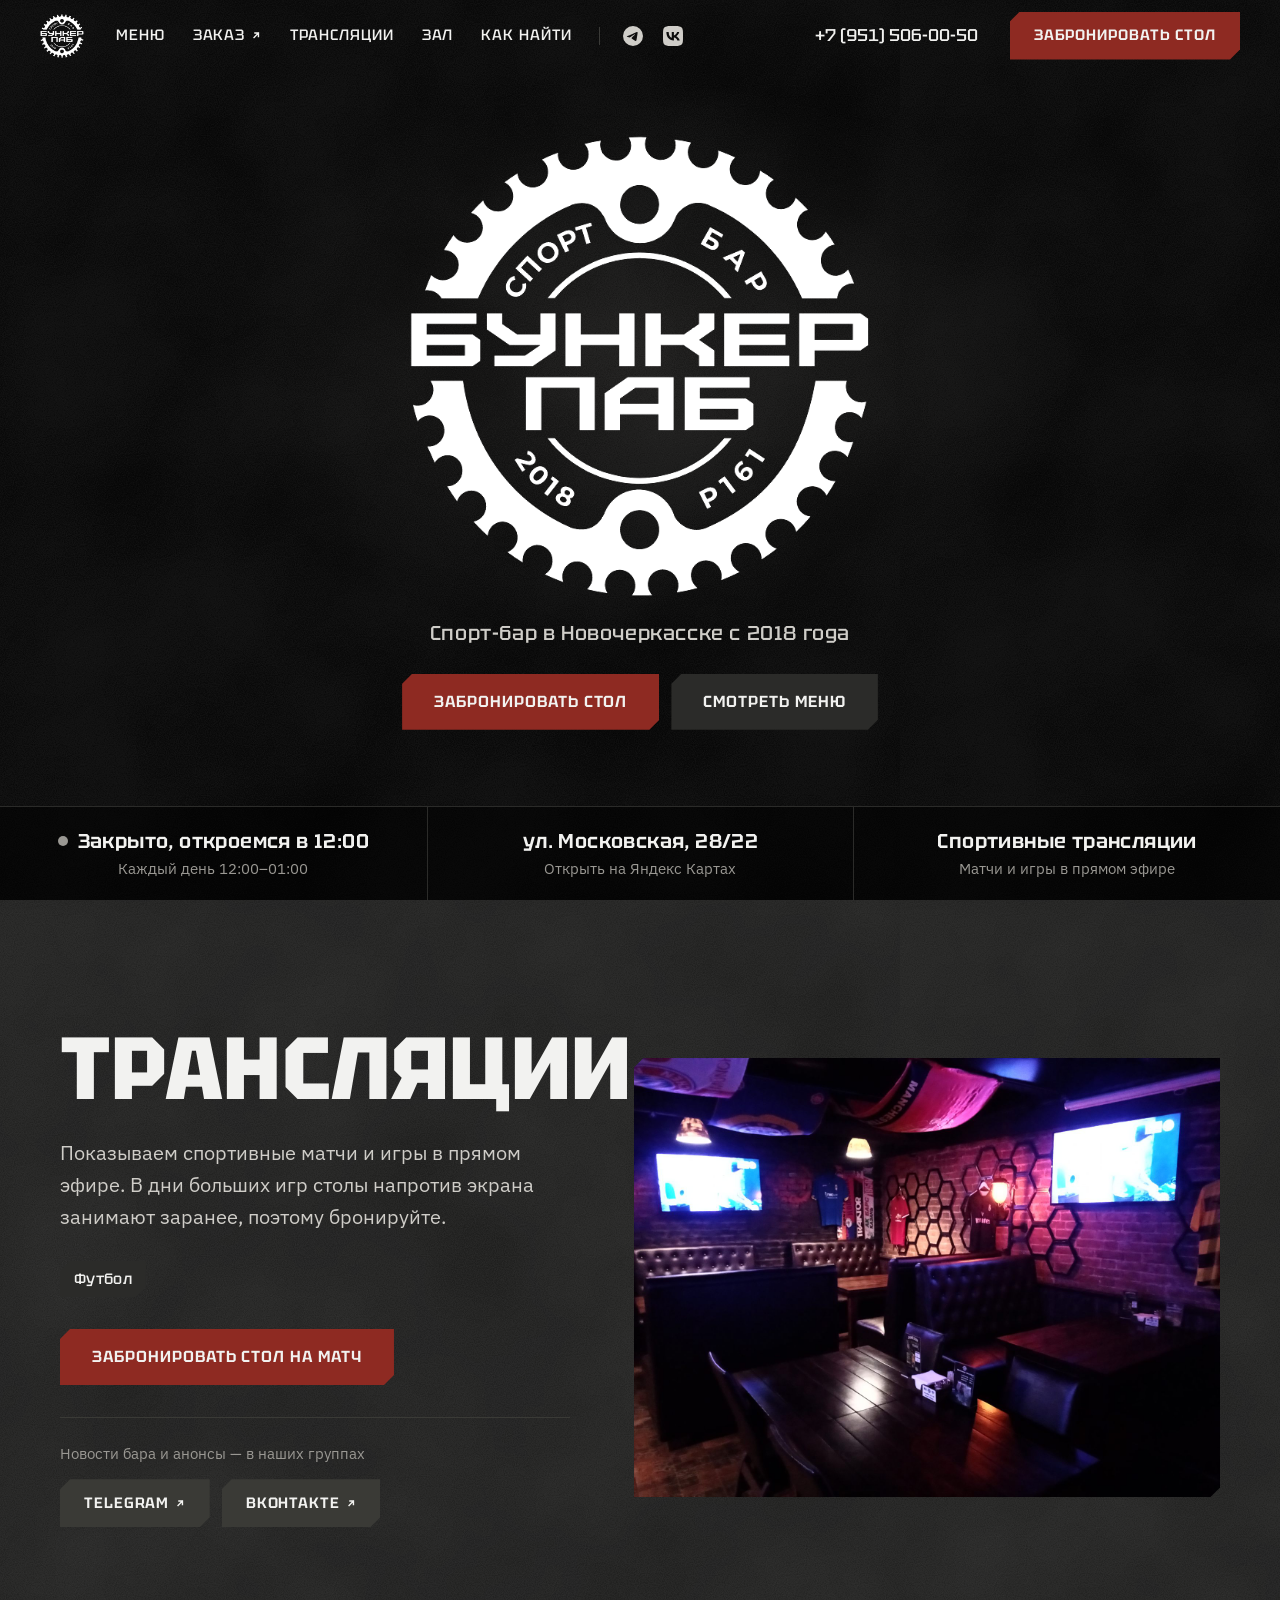
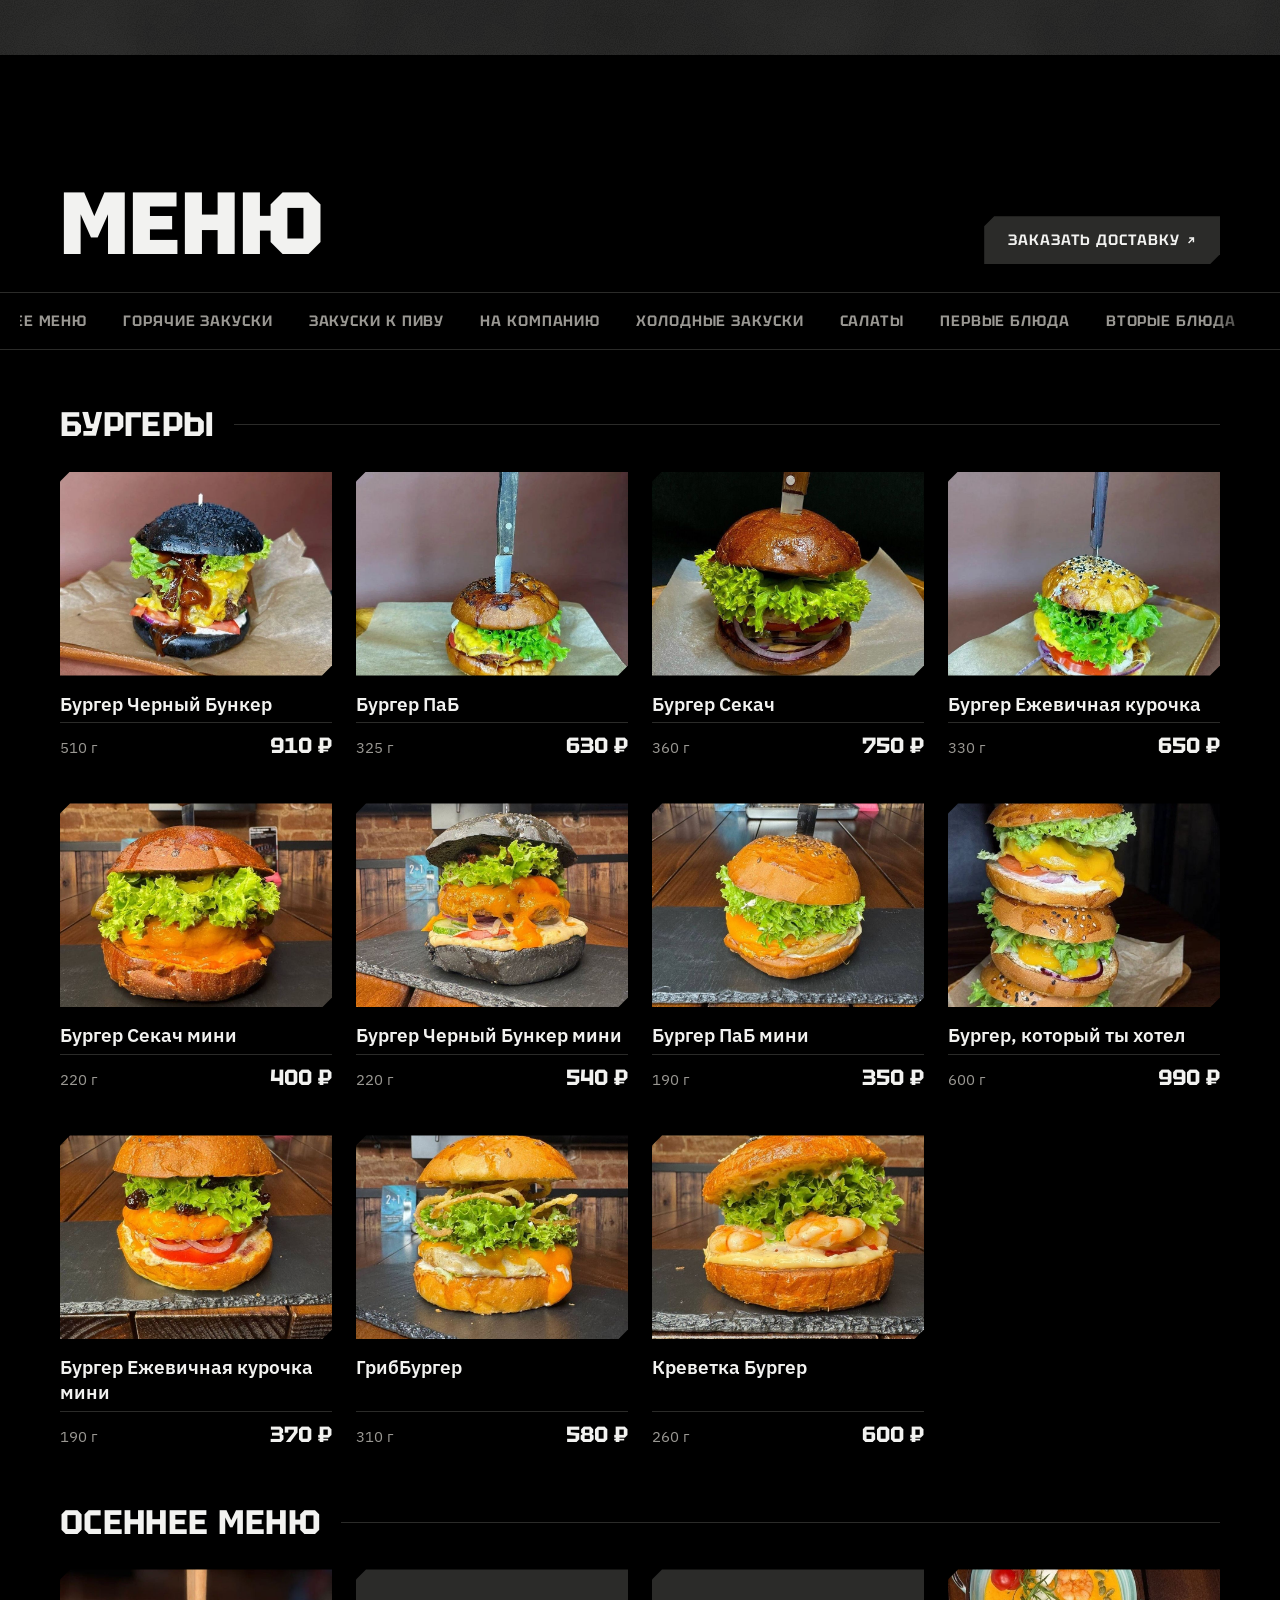
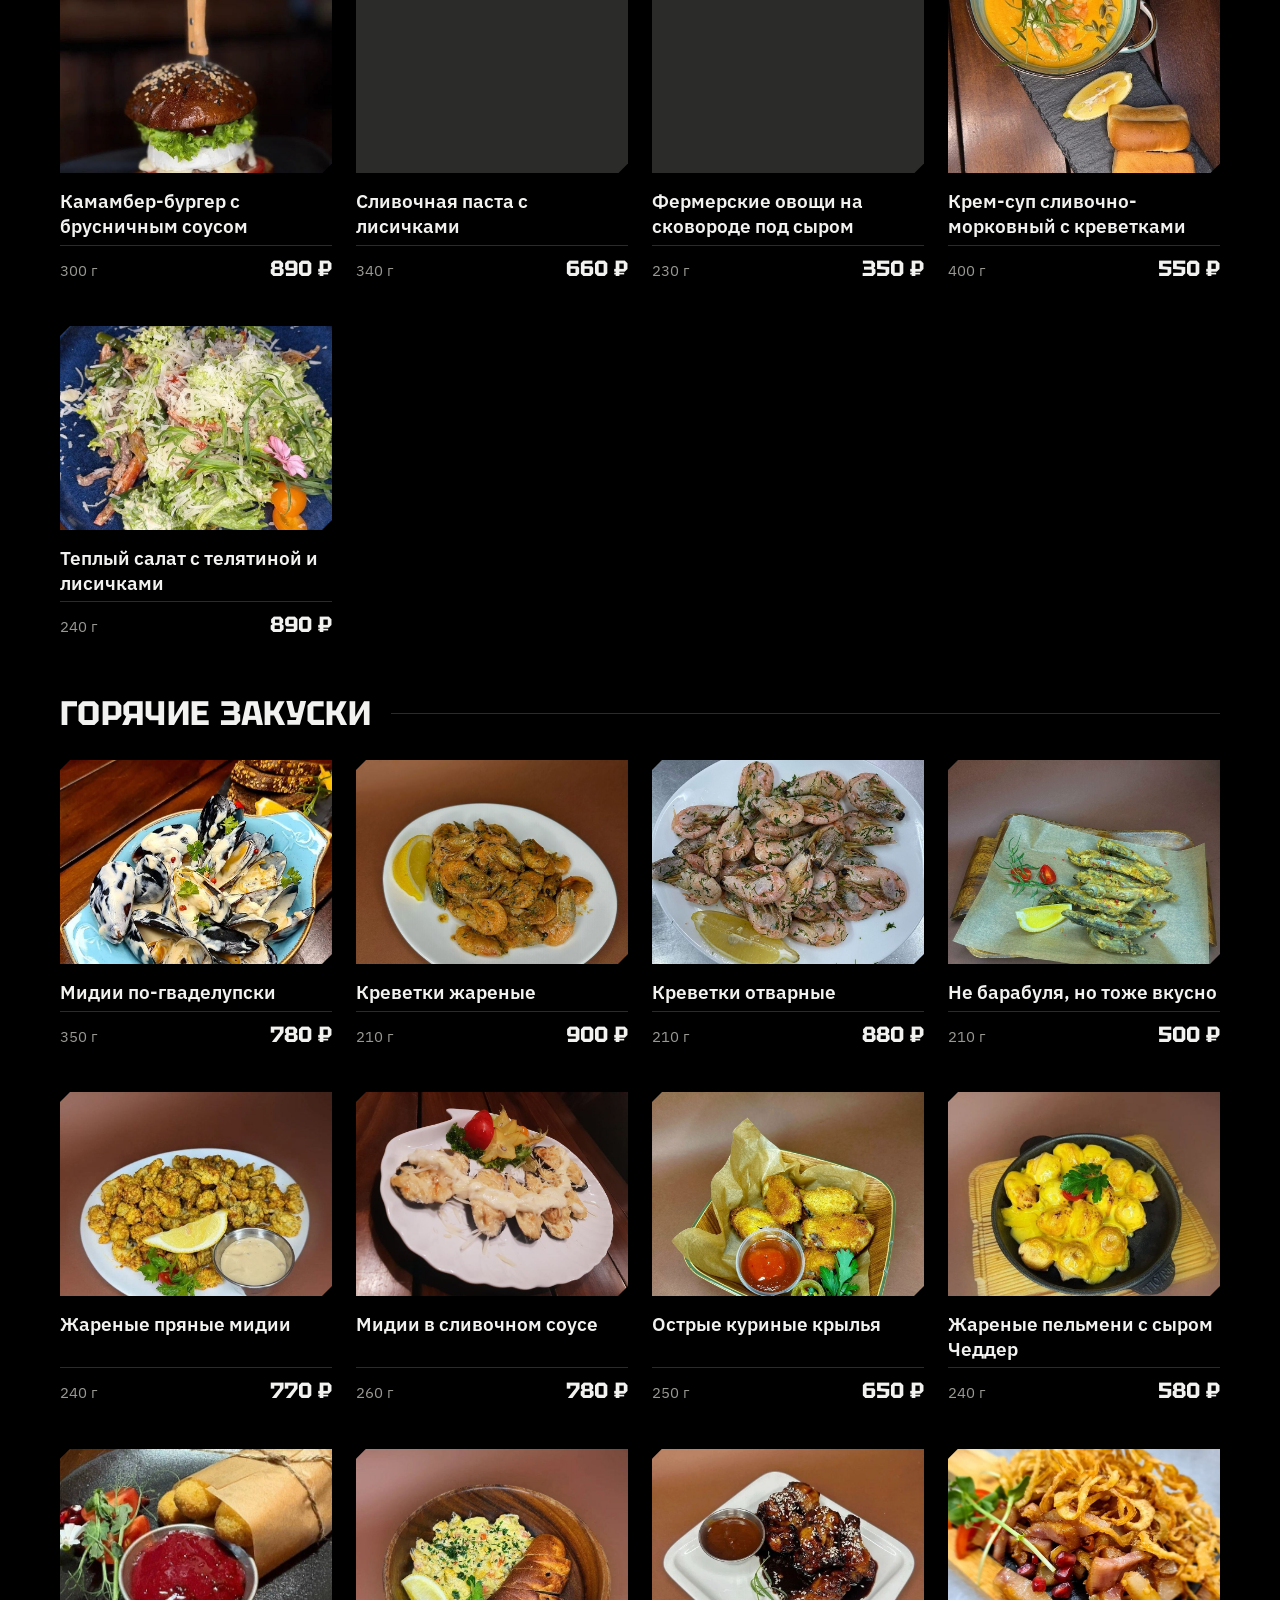
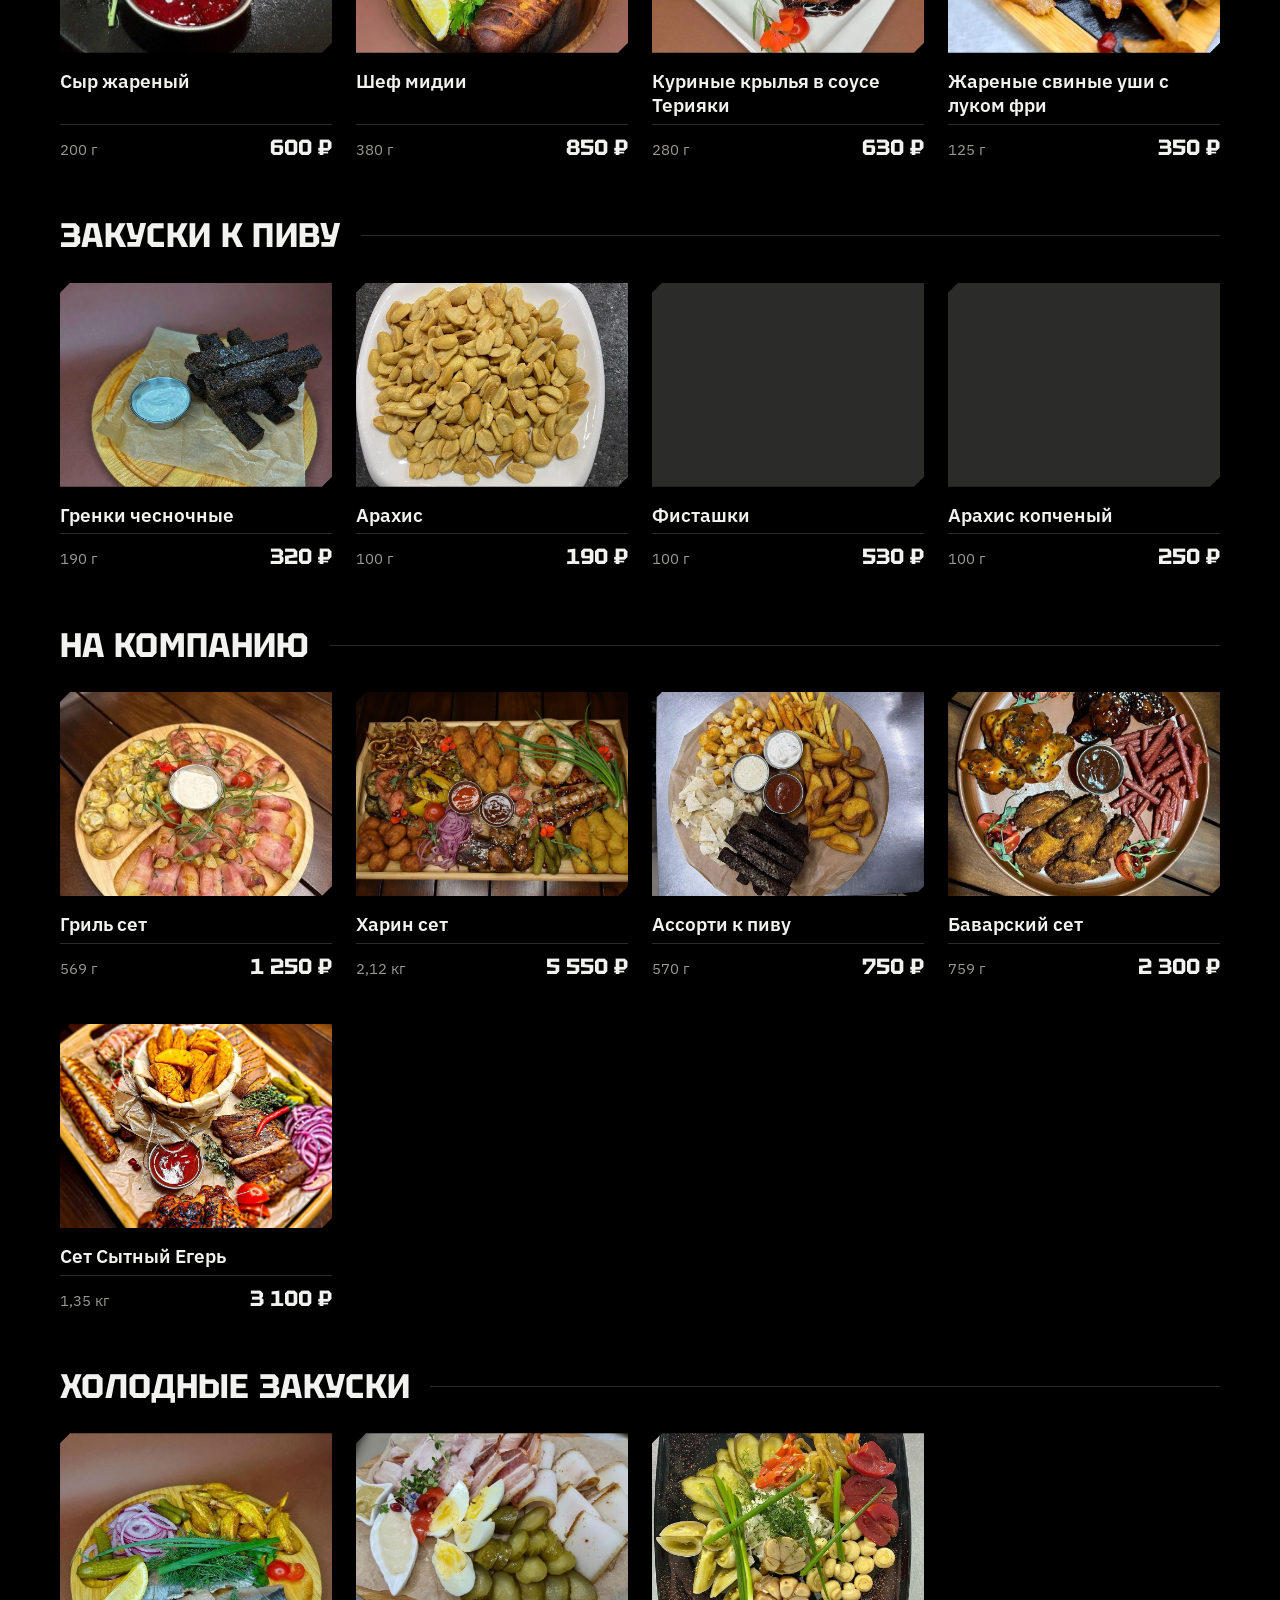
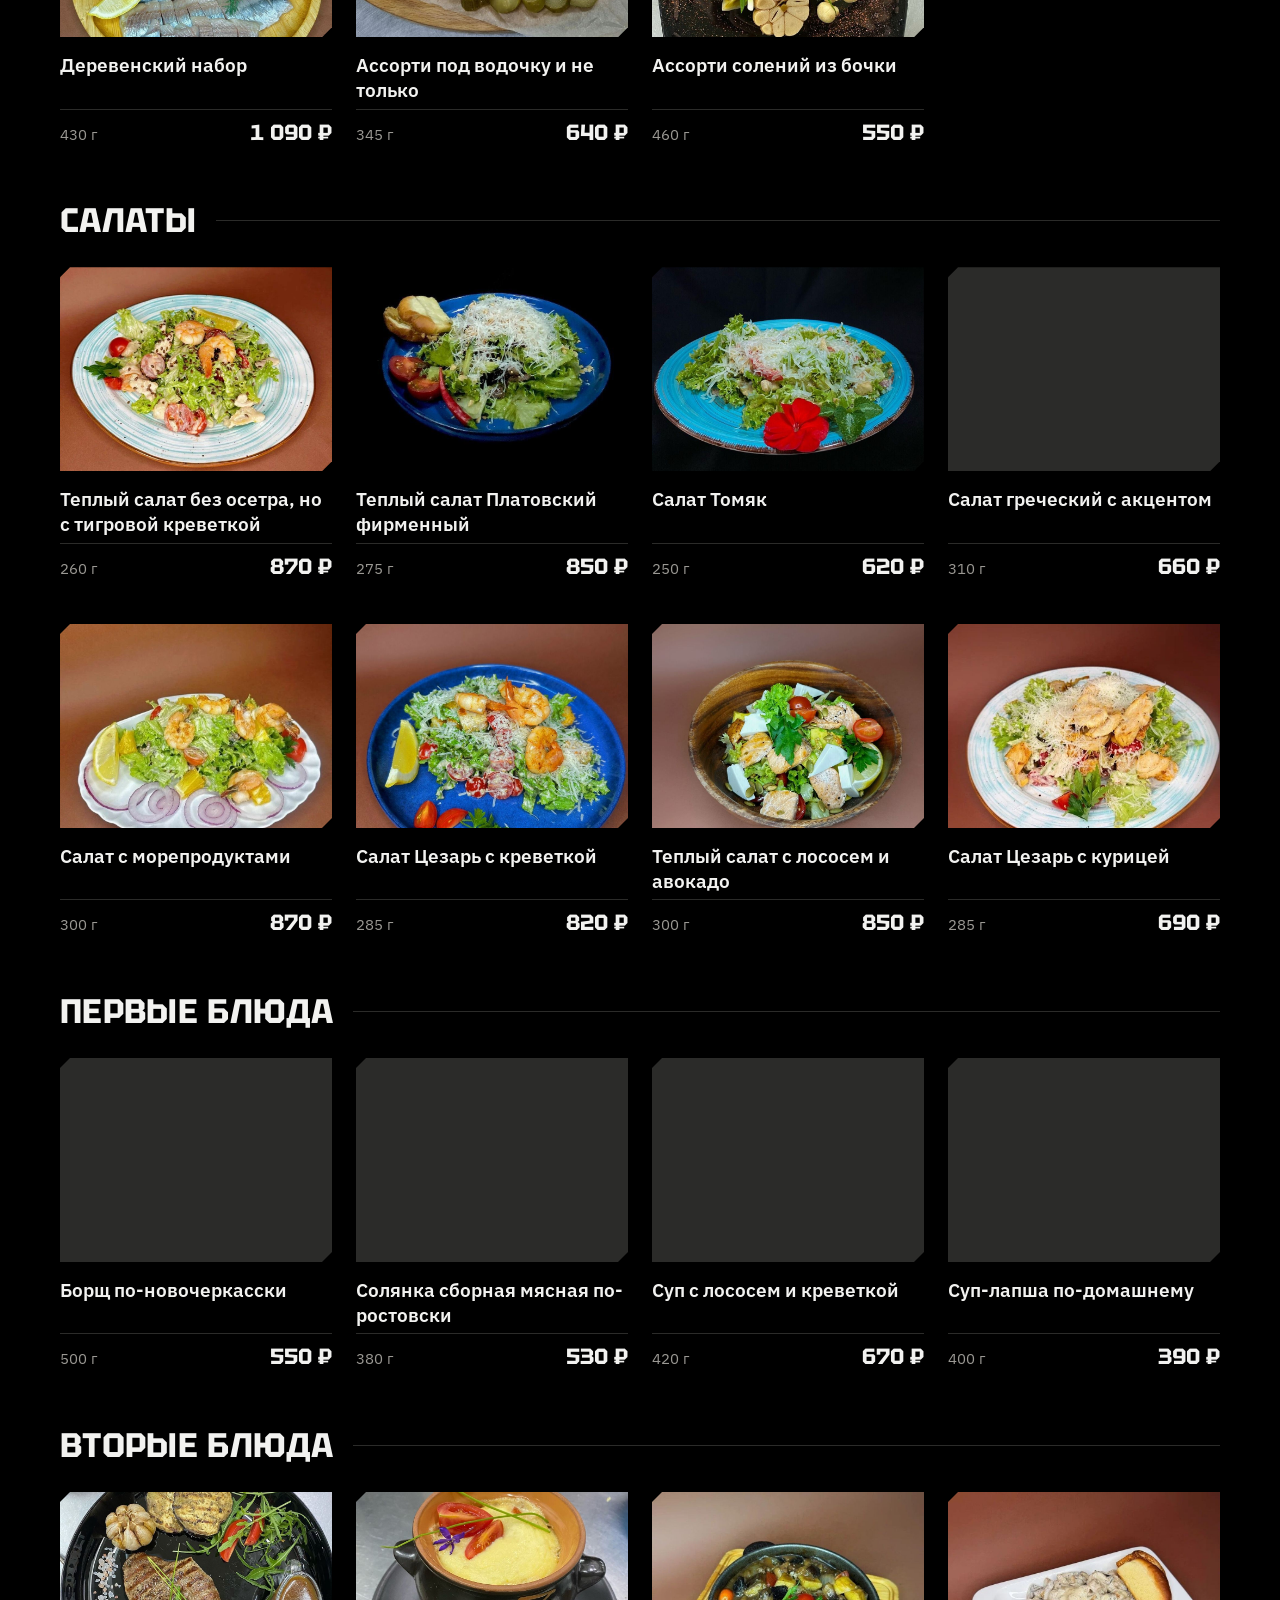
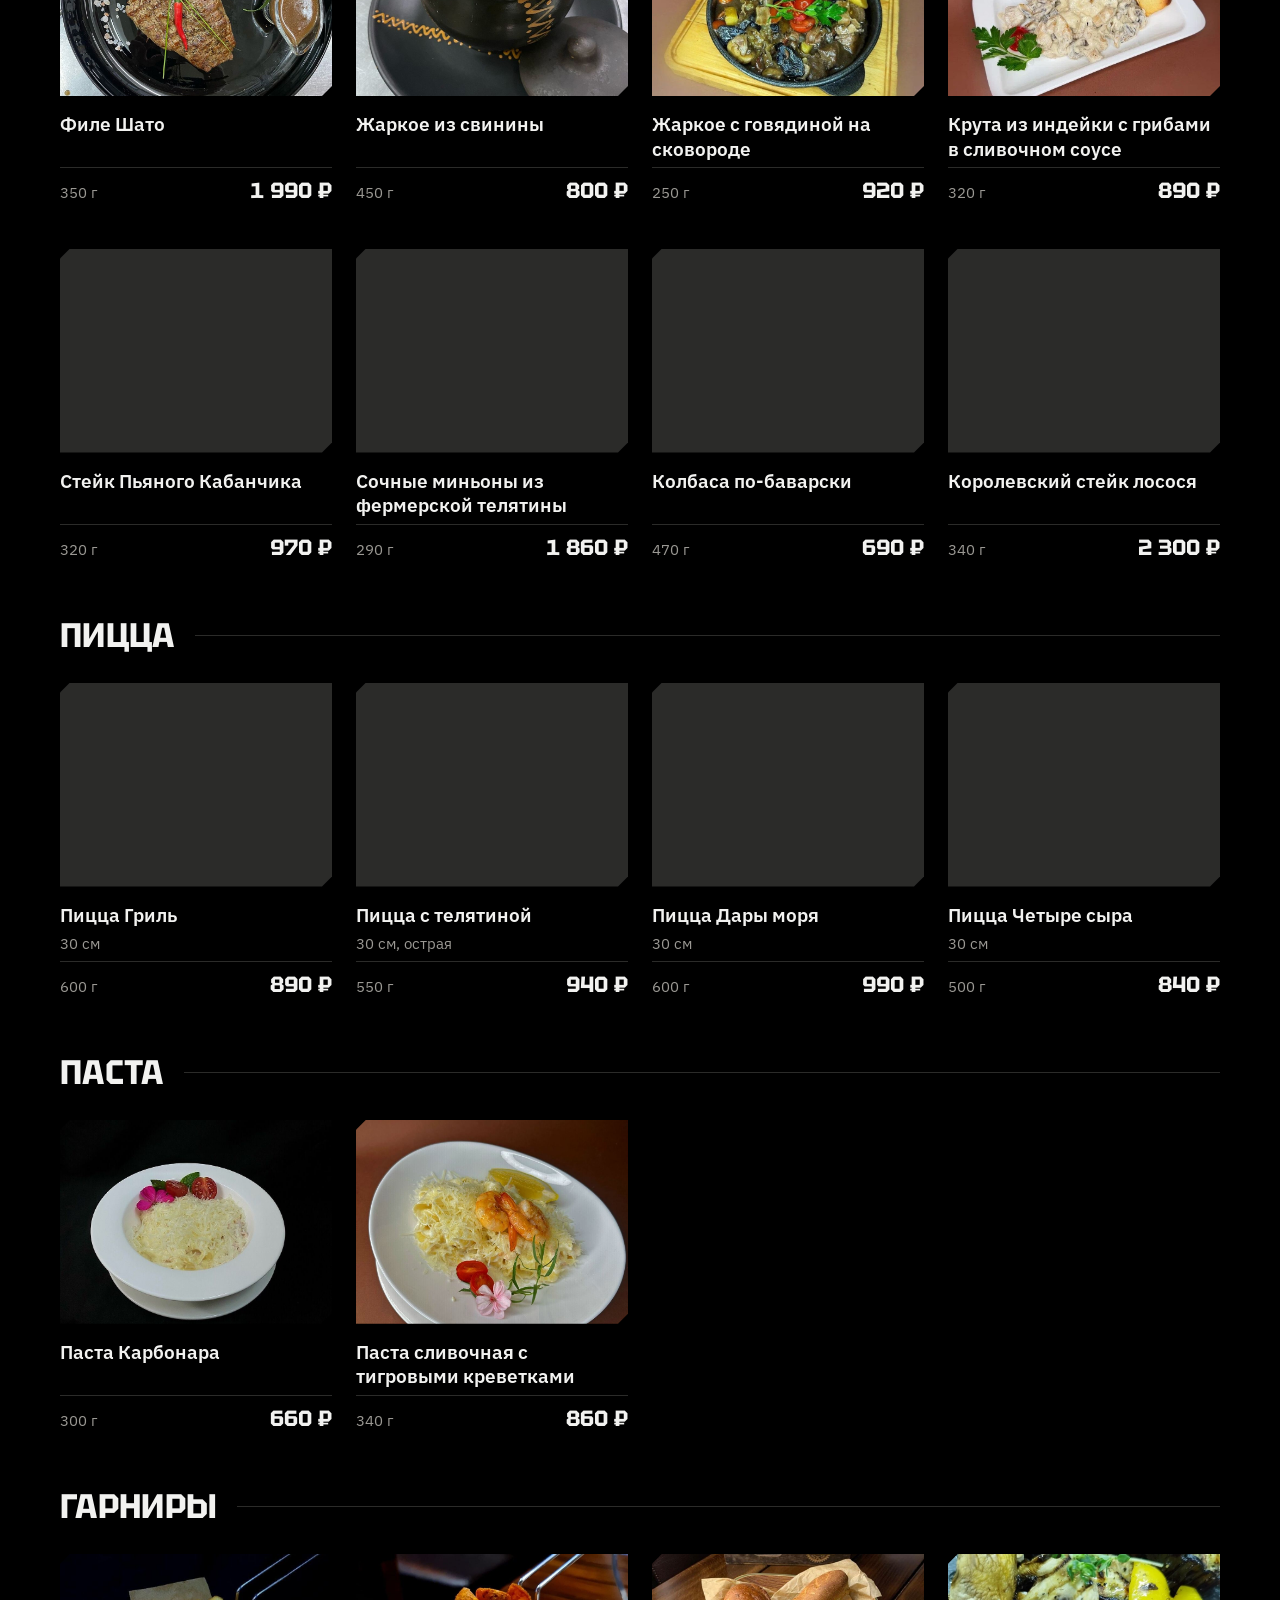
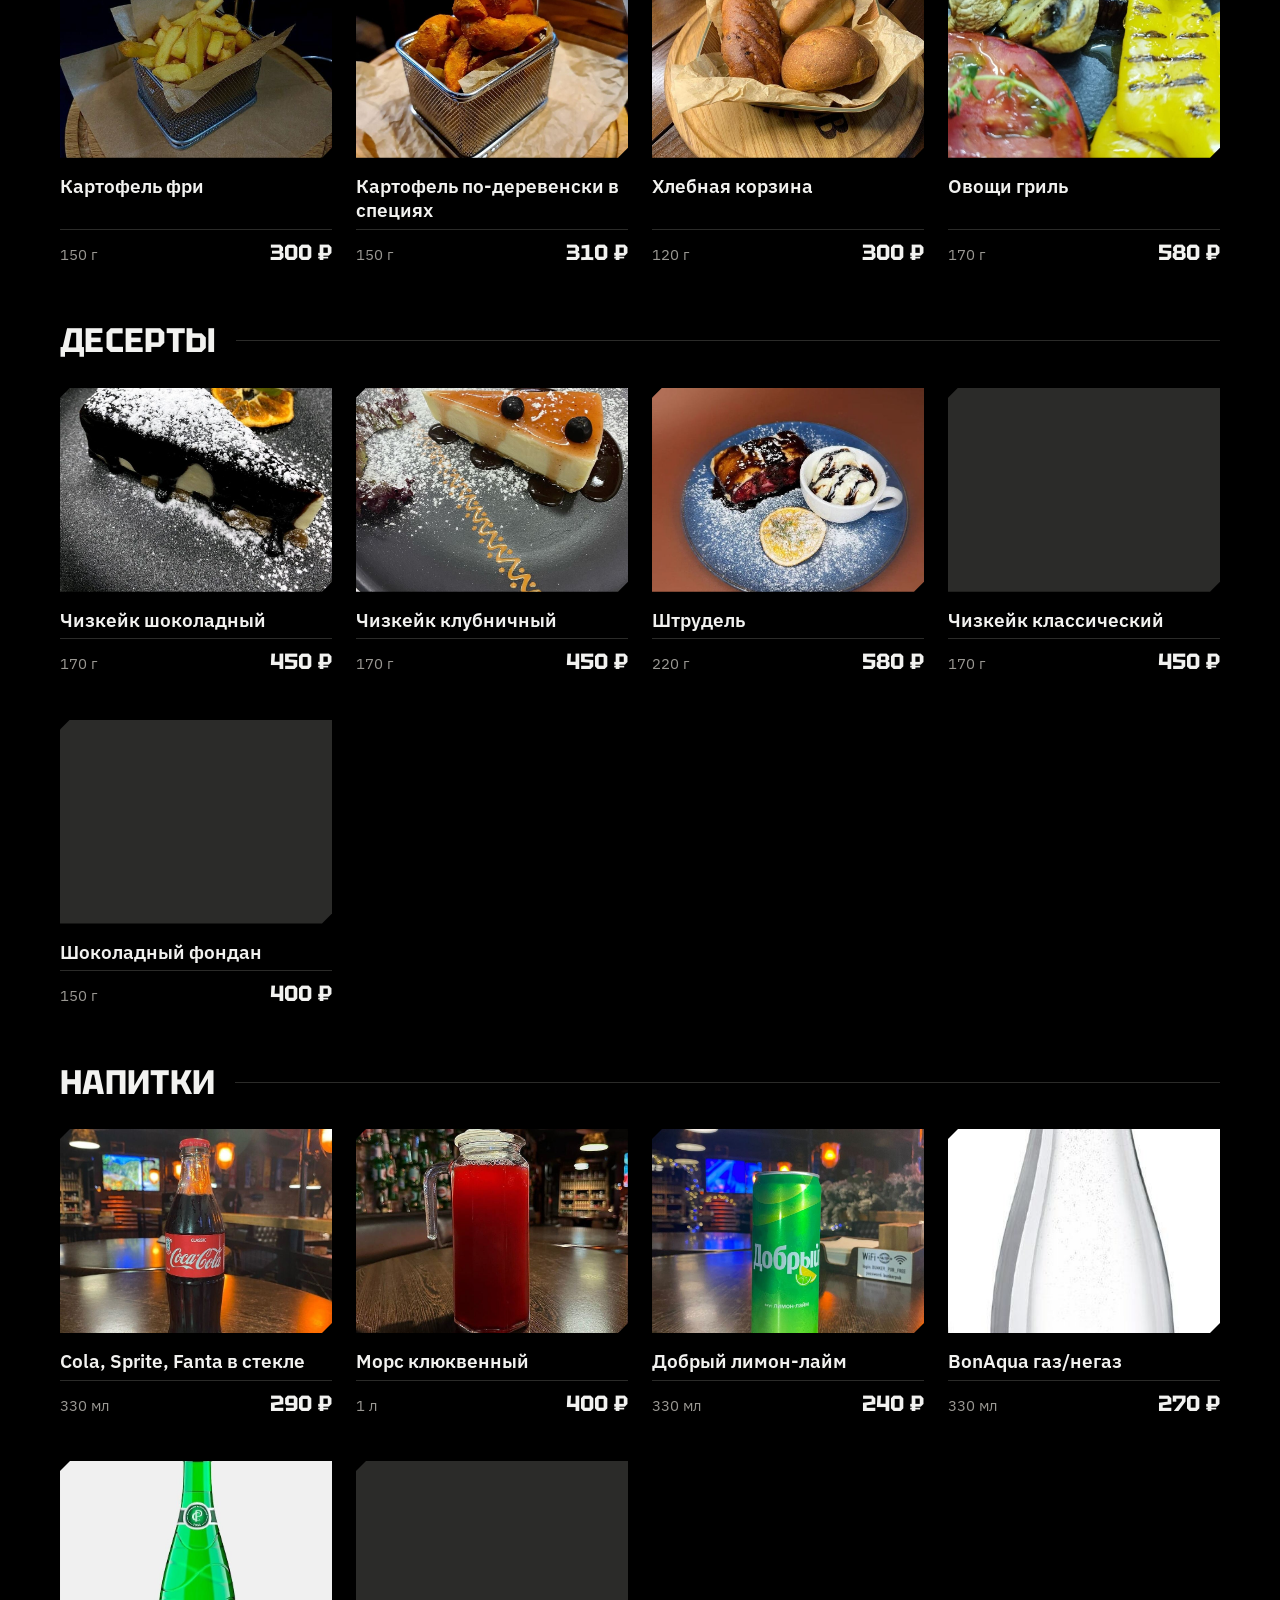
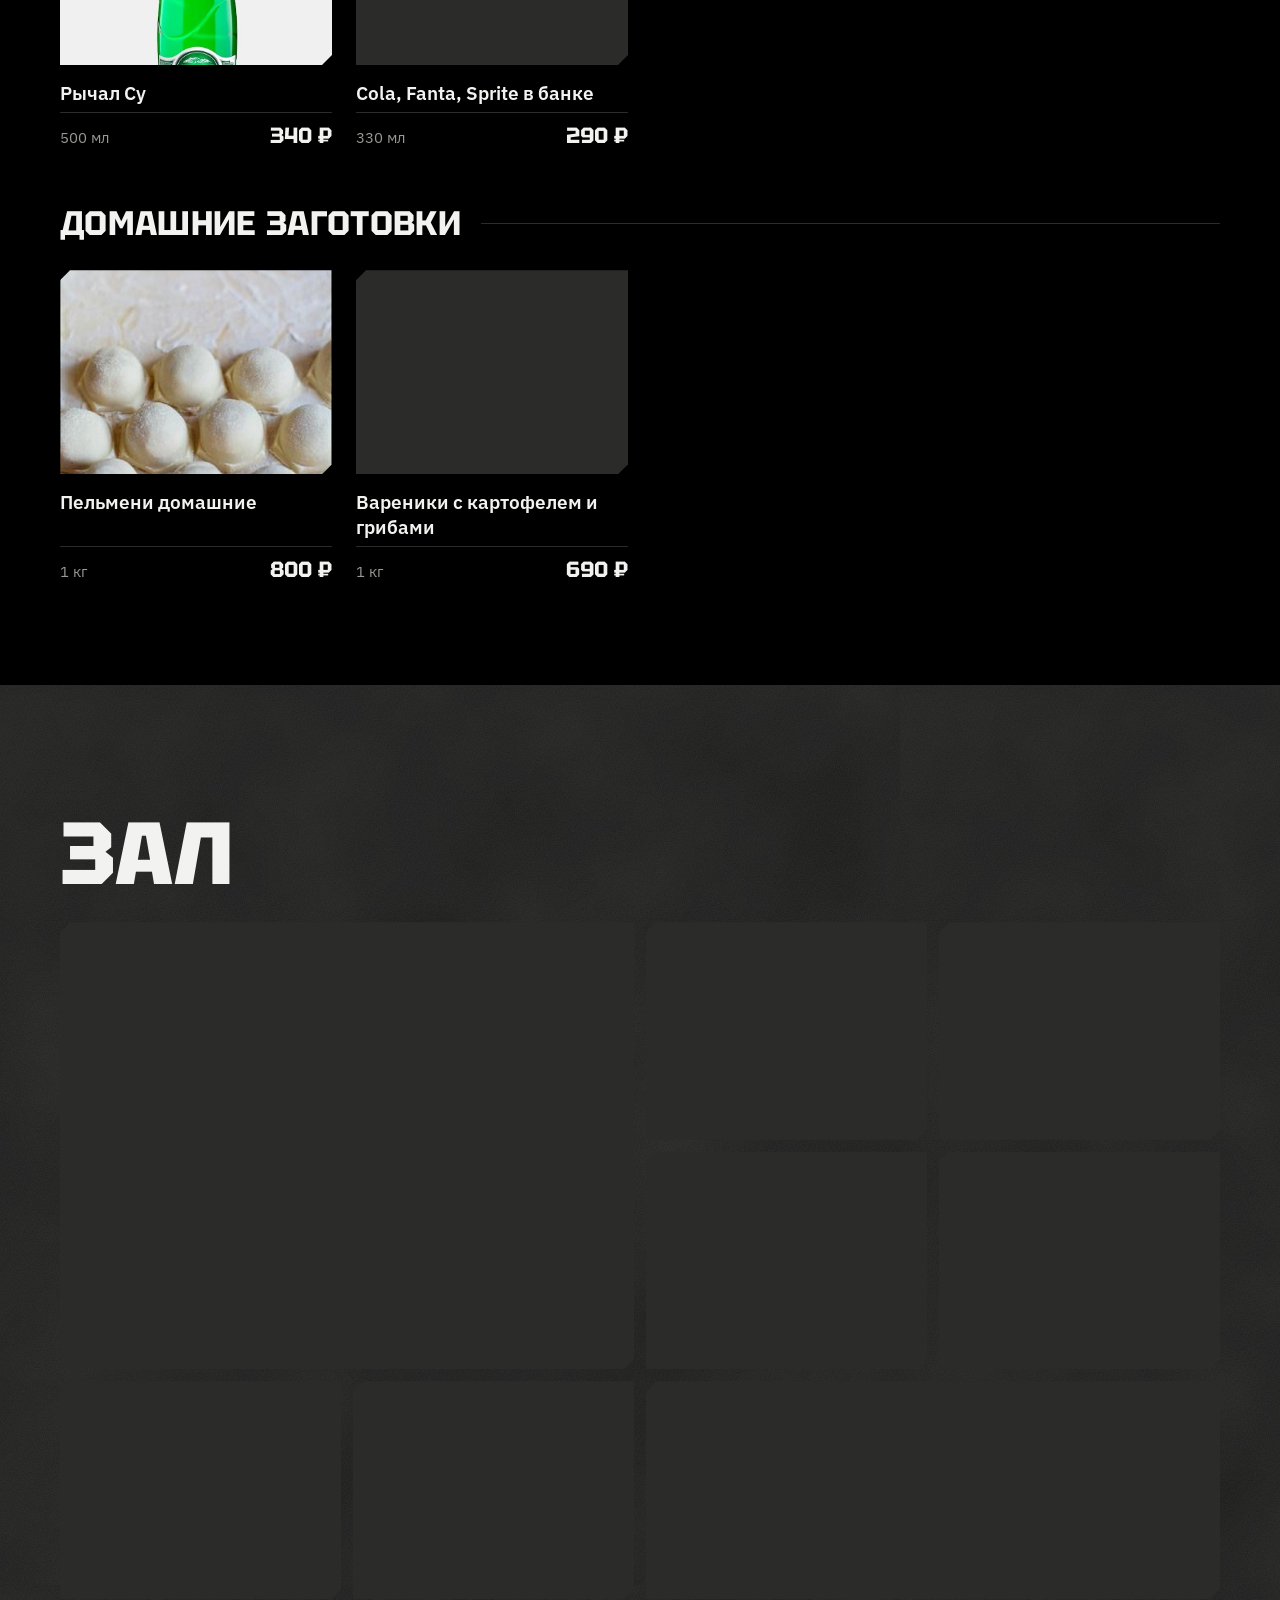
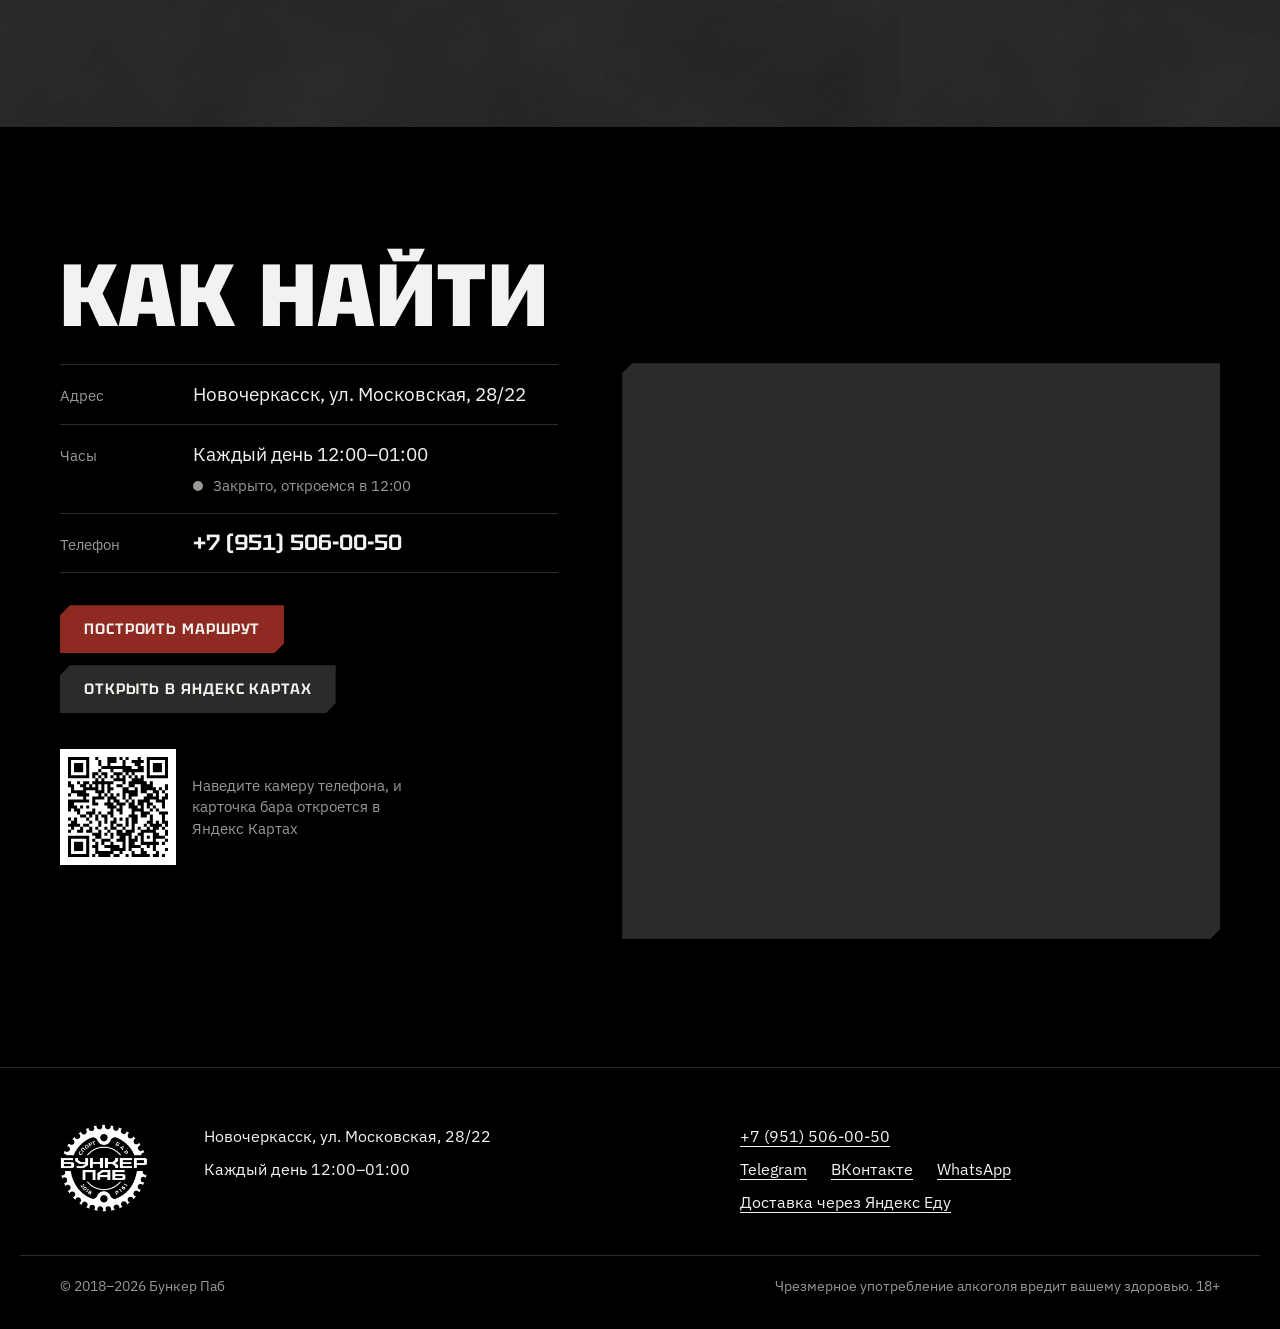
==== commit bada2e5d: "Правки из админки видны сразу: данные грузятся с меткой времени Файлы настроек, меню и бара отдавали" ====
--- a/index.html
+++ b/index.html
@@ -304,9 +304,16 @@
     </button>
   </dialog>
 
-  <script src="data/site.js?v=4"></script>
-  <script src="data/menu.js?v=5"></script>
-  <script src="data/bar.js?v=1"></script>
+  <!-- Данные (настройки, меню, бар) грузятся с меткой минуты: правки из админки и робота меню
+       видны сразу после публикации, браузер не подсунет старую копию из памяти. -->
+  <script>
+    (function () {
+      var t = Math.floor(Date.now() / 60000);
+      ["data/site.js", "data/menu.js", "data/bar.js"].forEach(function (src) {
+        document.write('<script src="' + src + "?t=" + t + '"><\/script>');
+      });
+    })();
+  </script>
   <script src="assets/js/vendor/qrcode.min.js"></script>
   <script src="assets/js/main.js?v=5"></script>
 </body>
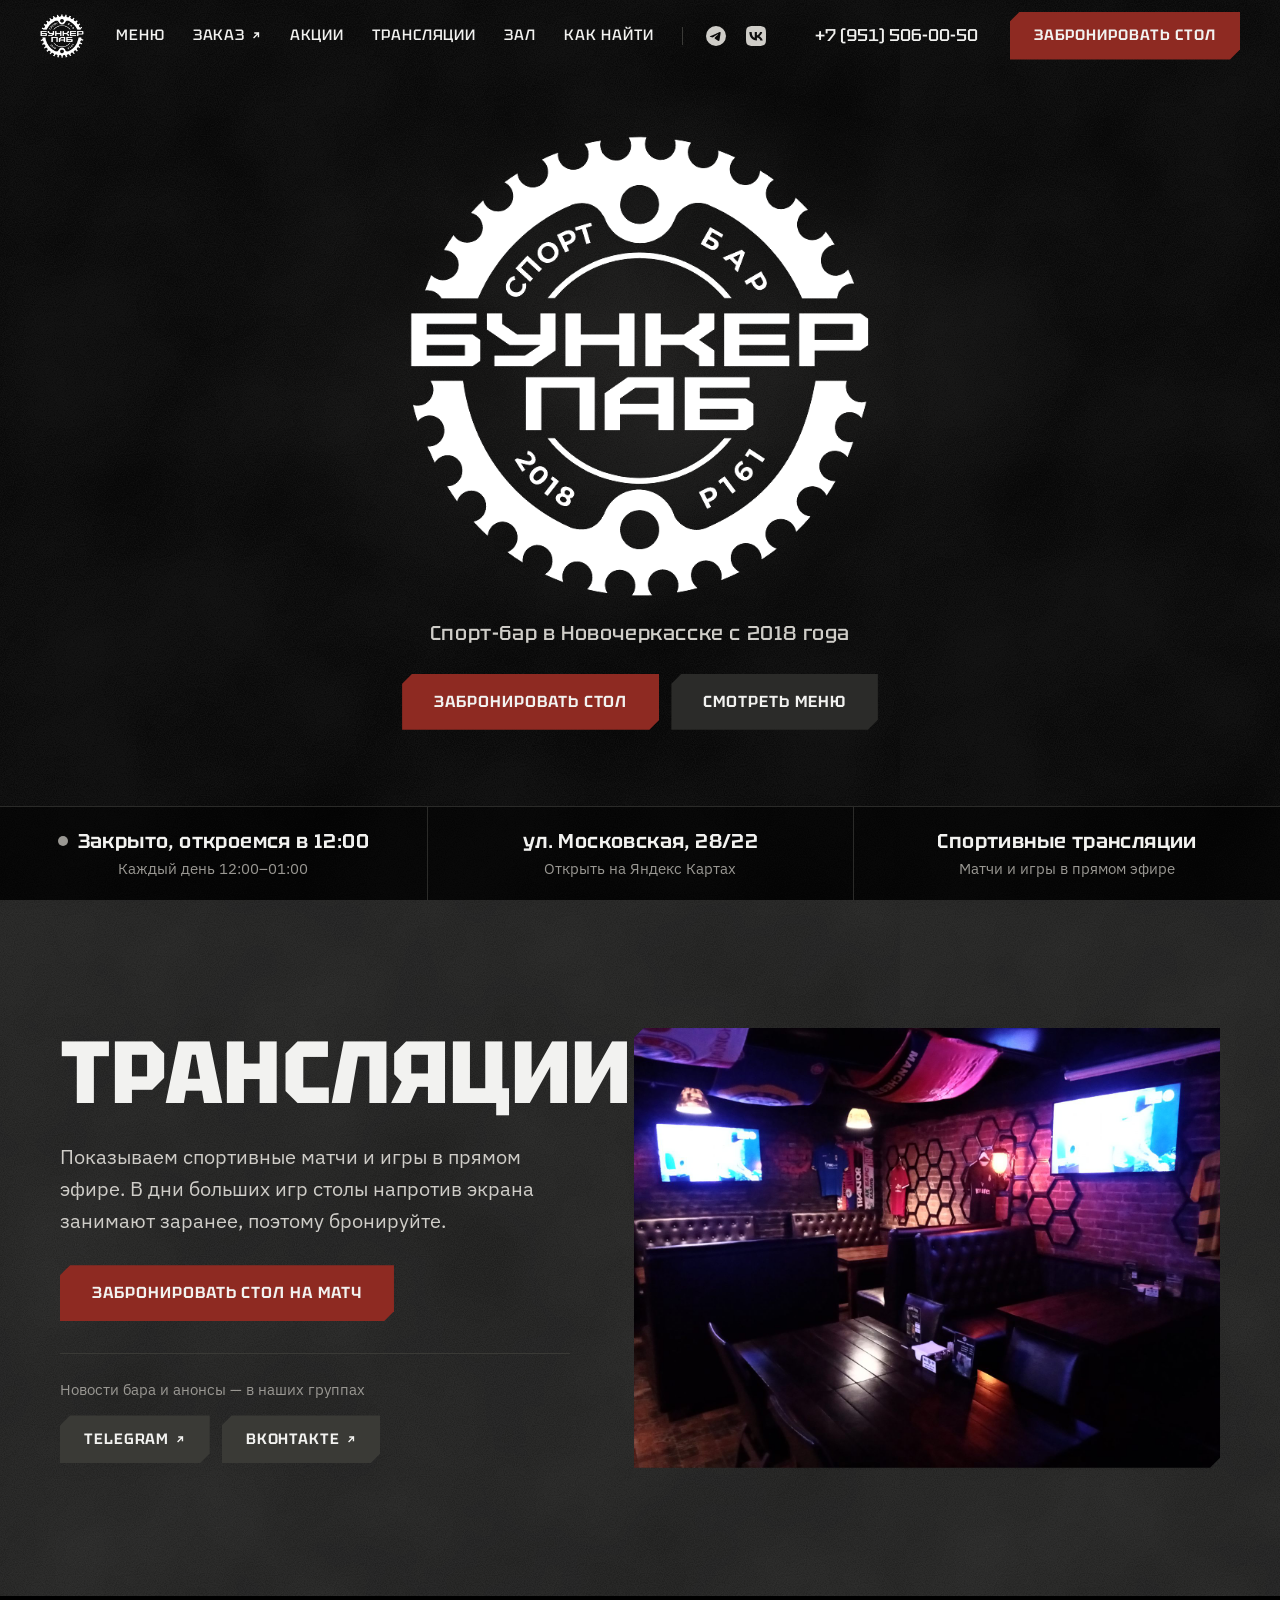
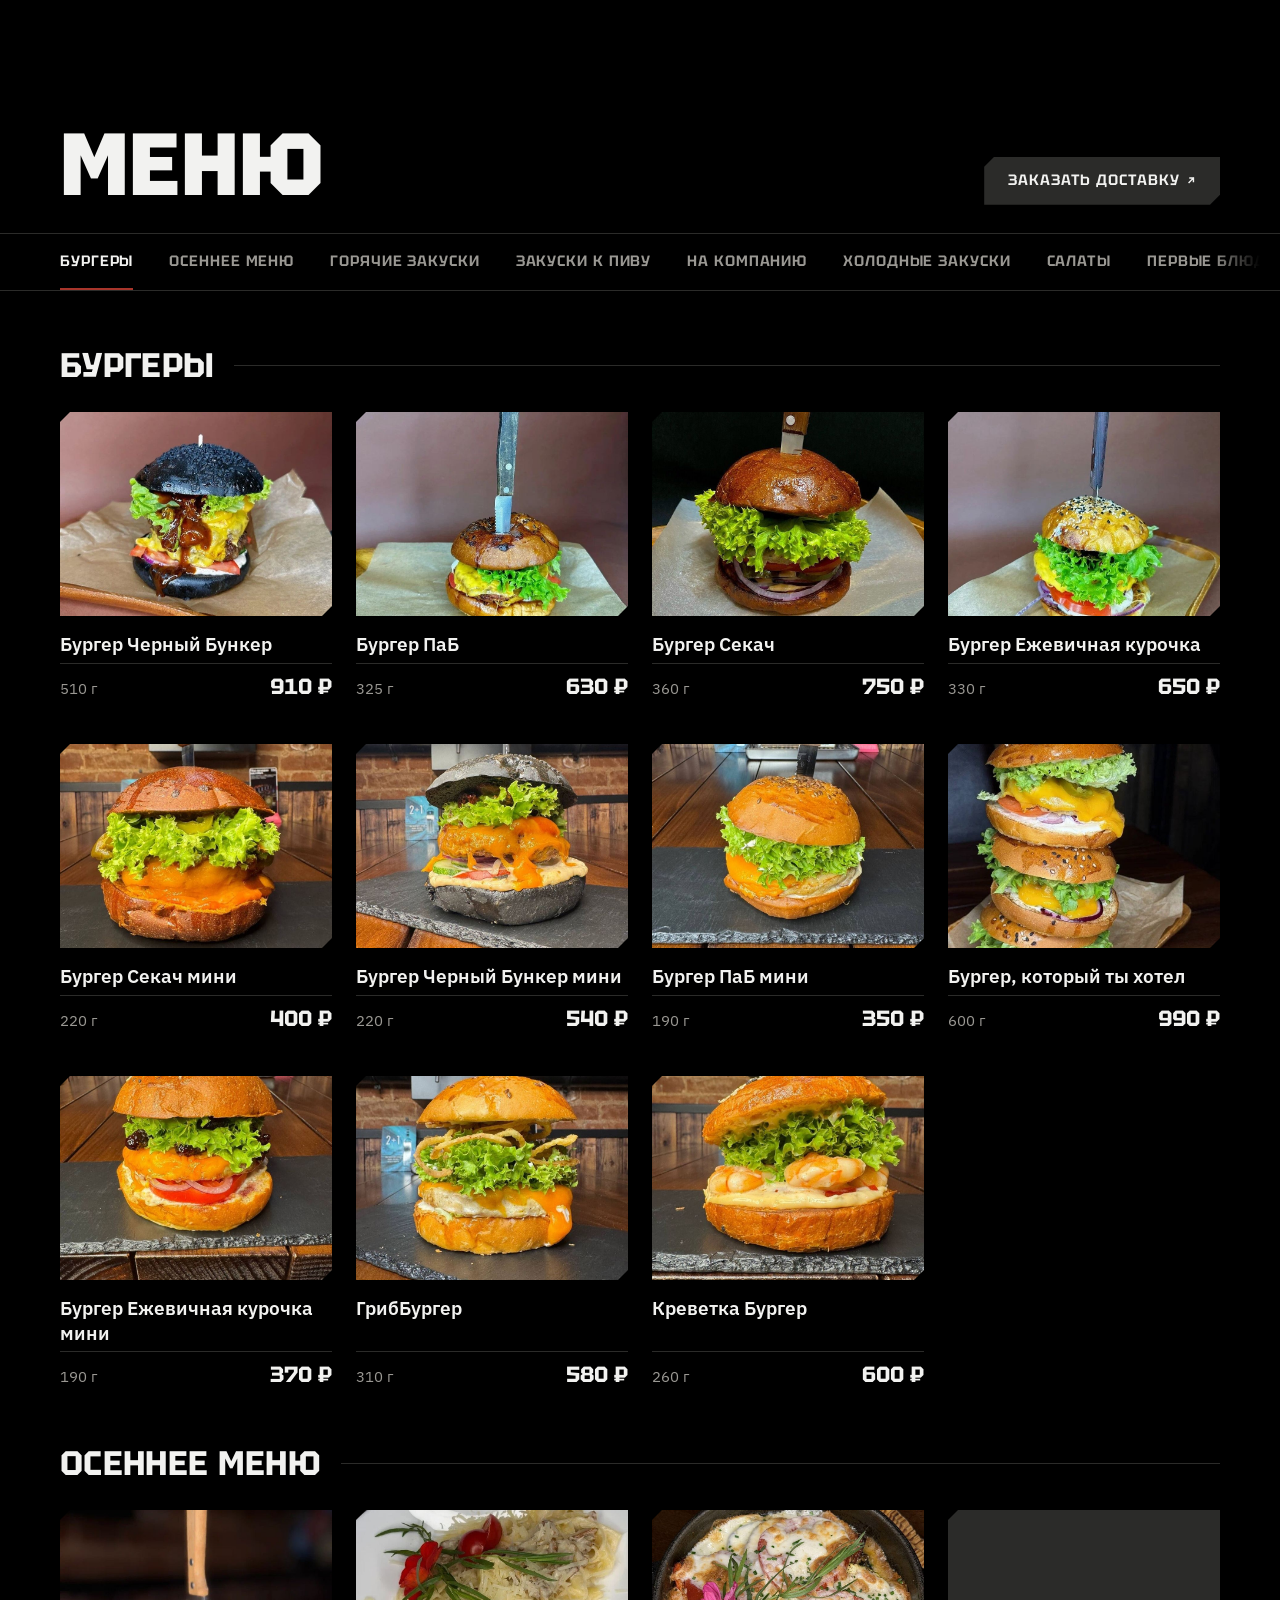
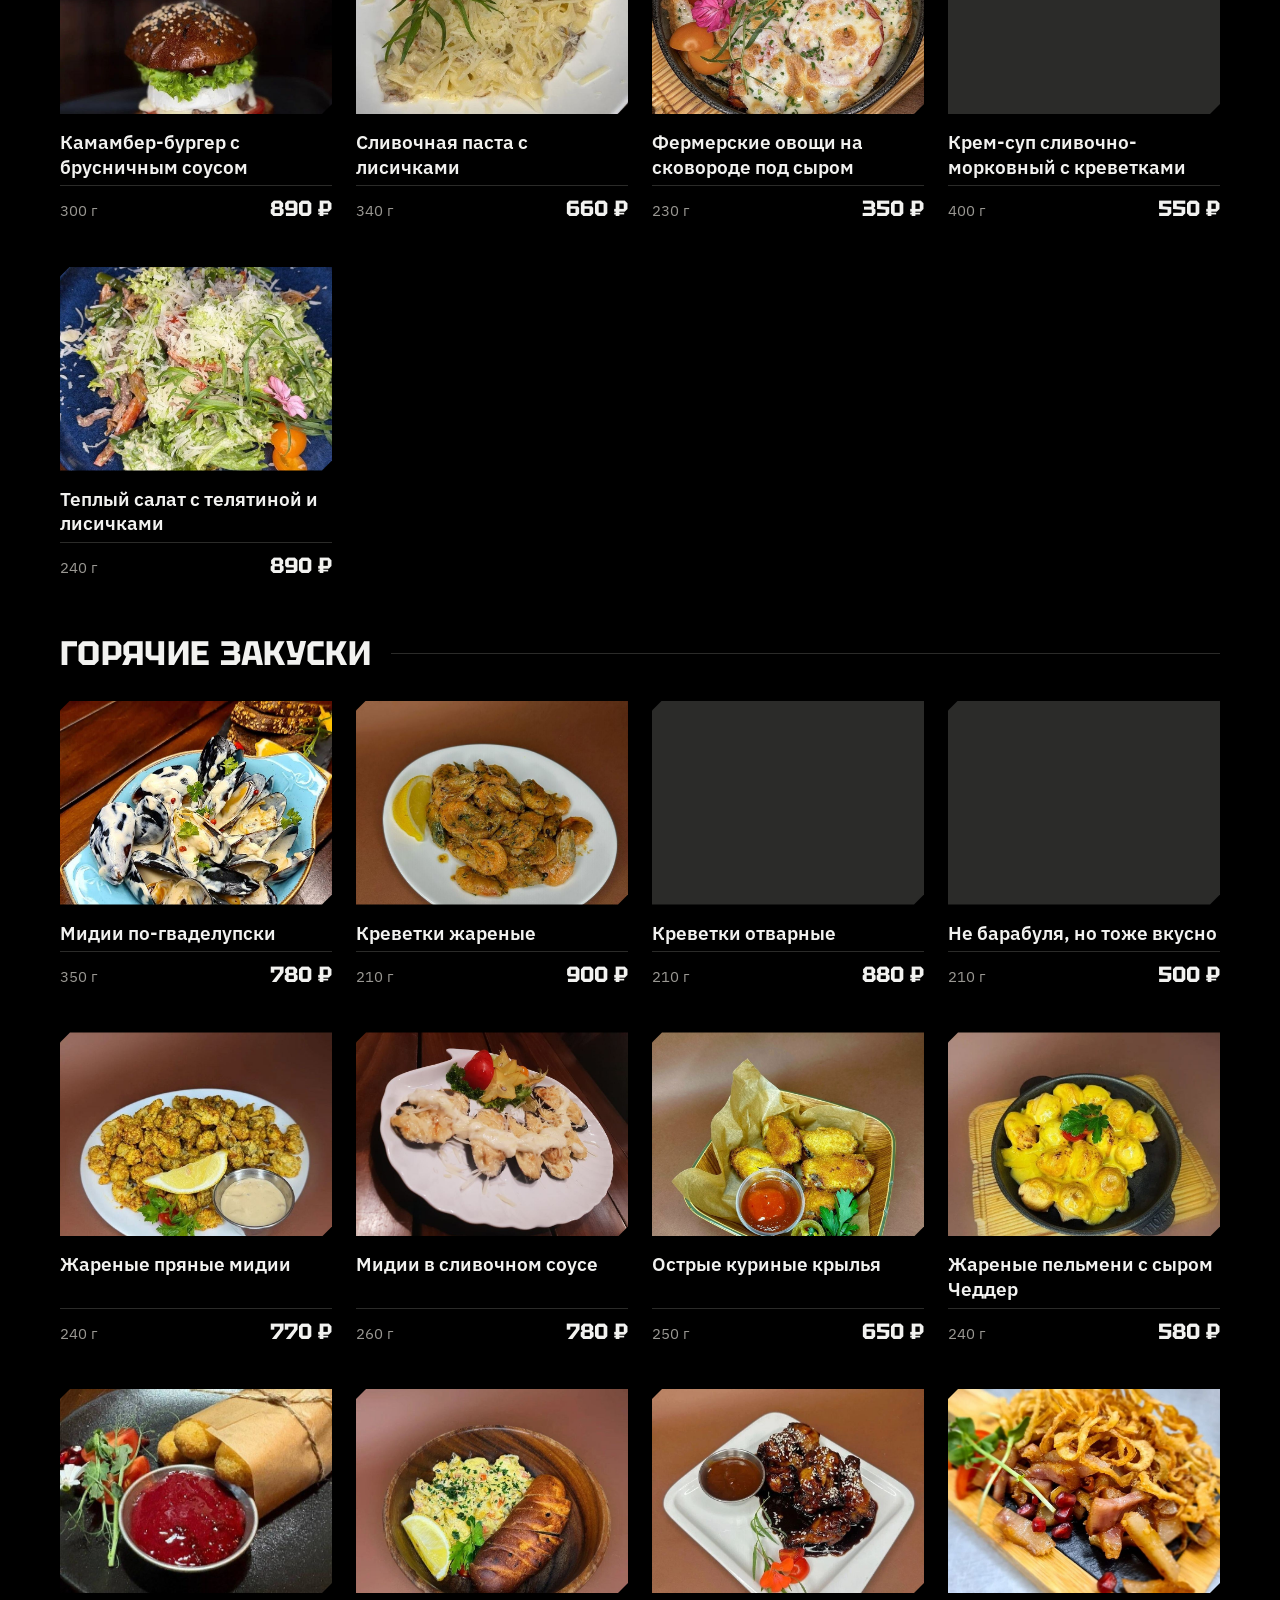
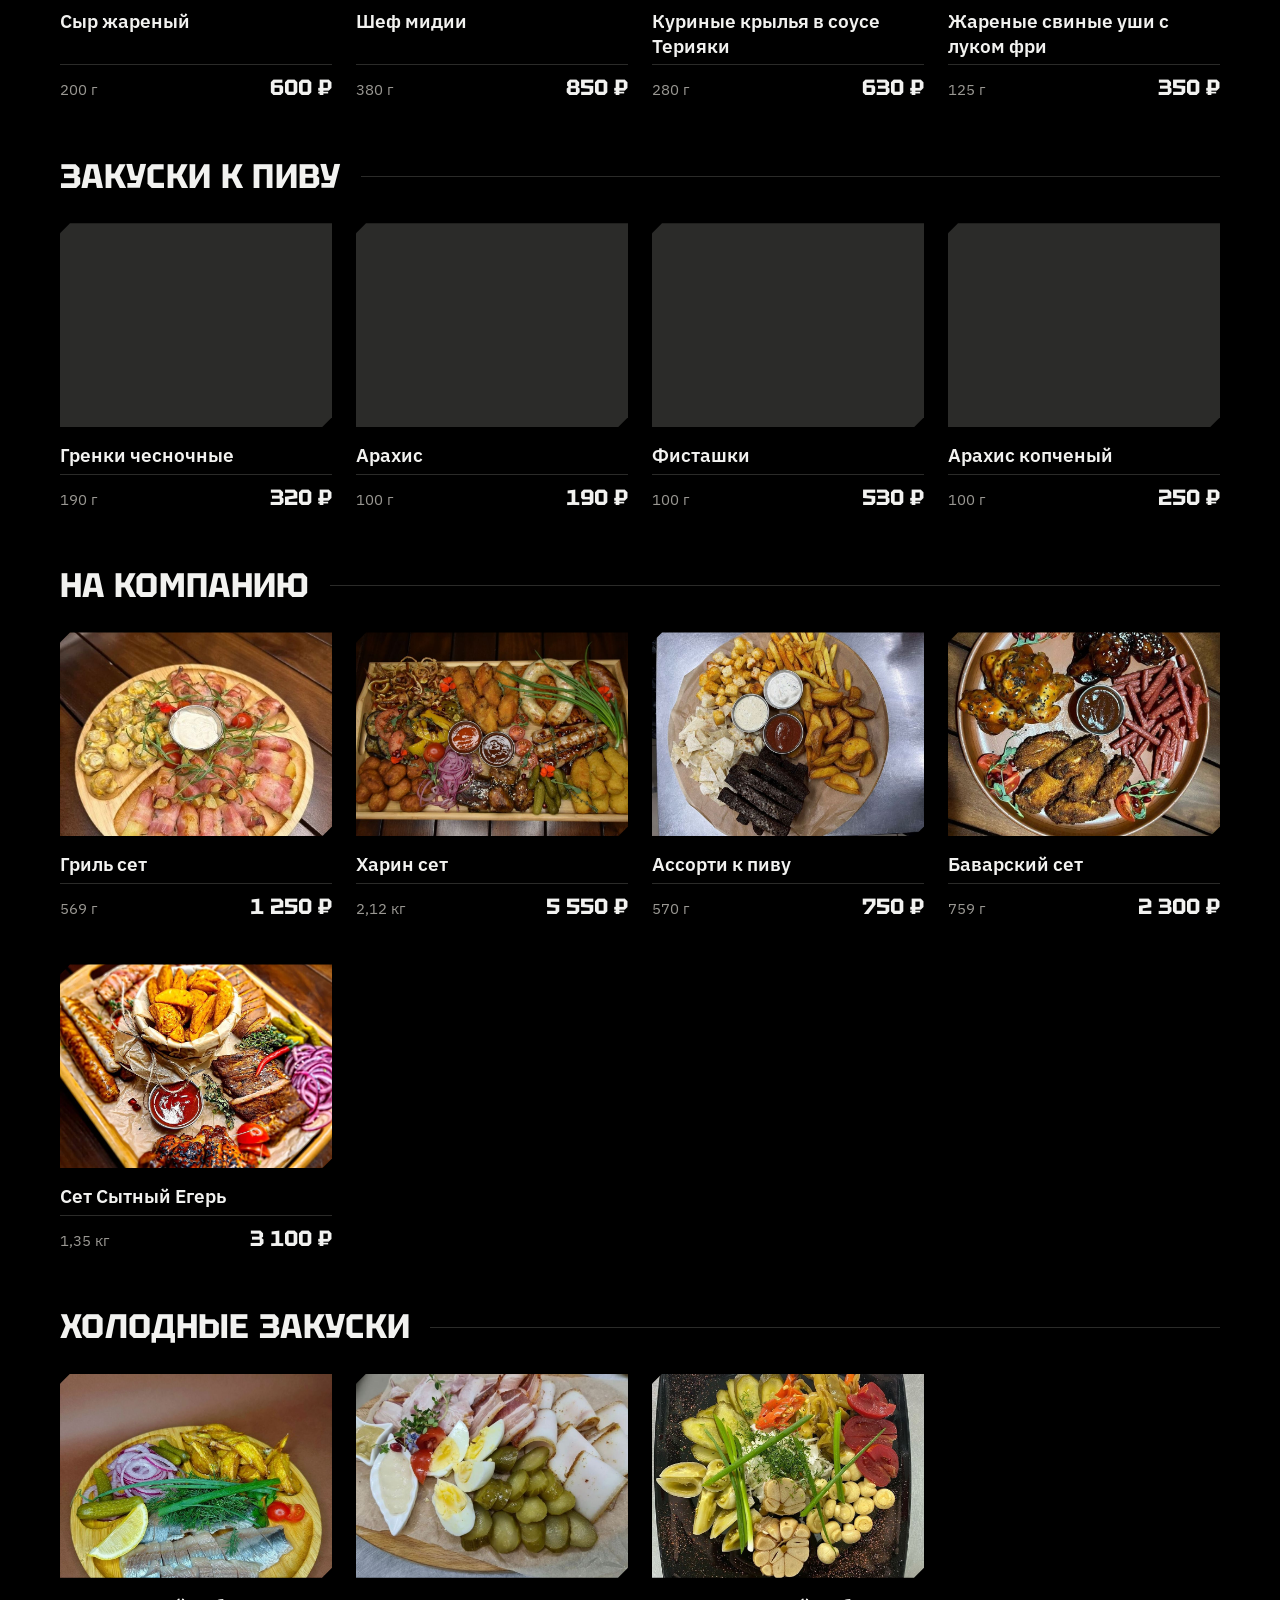
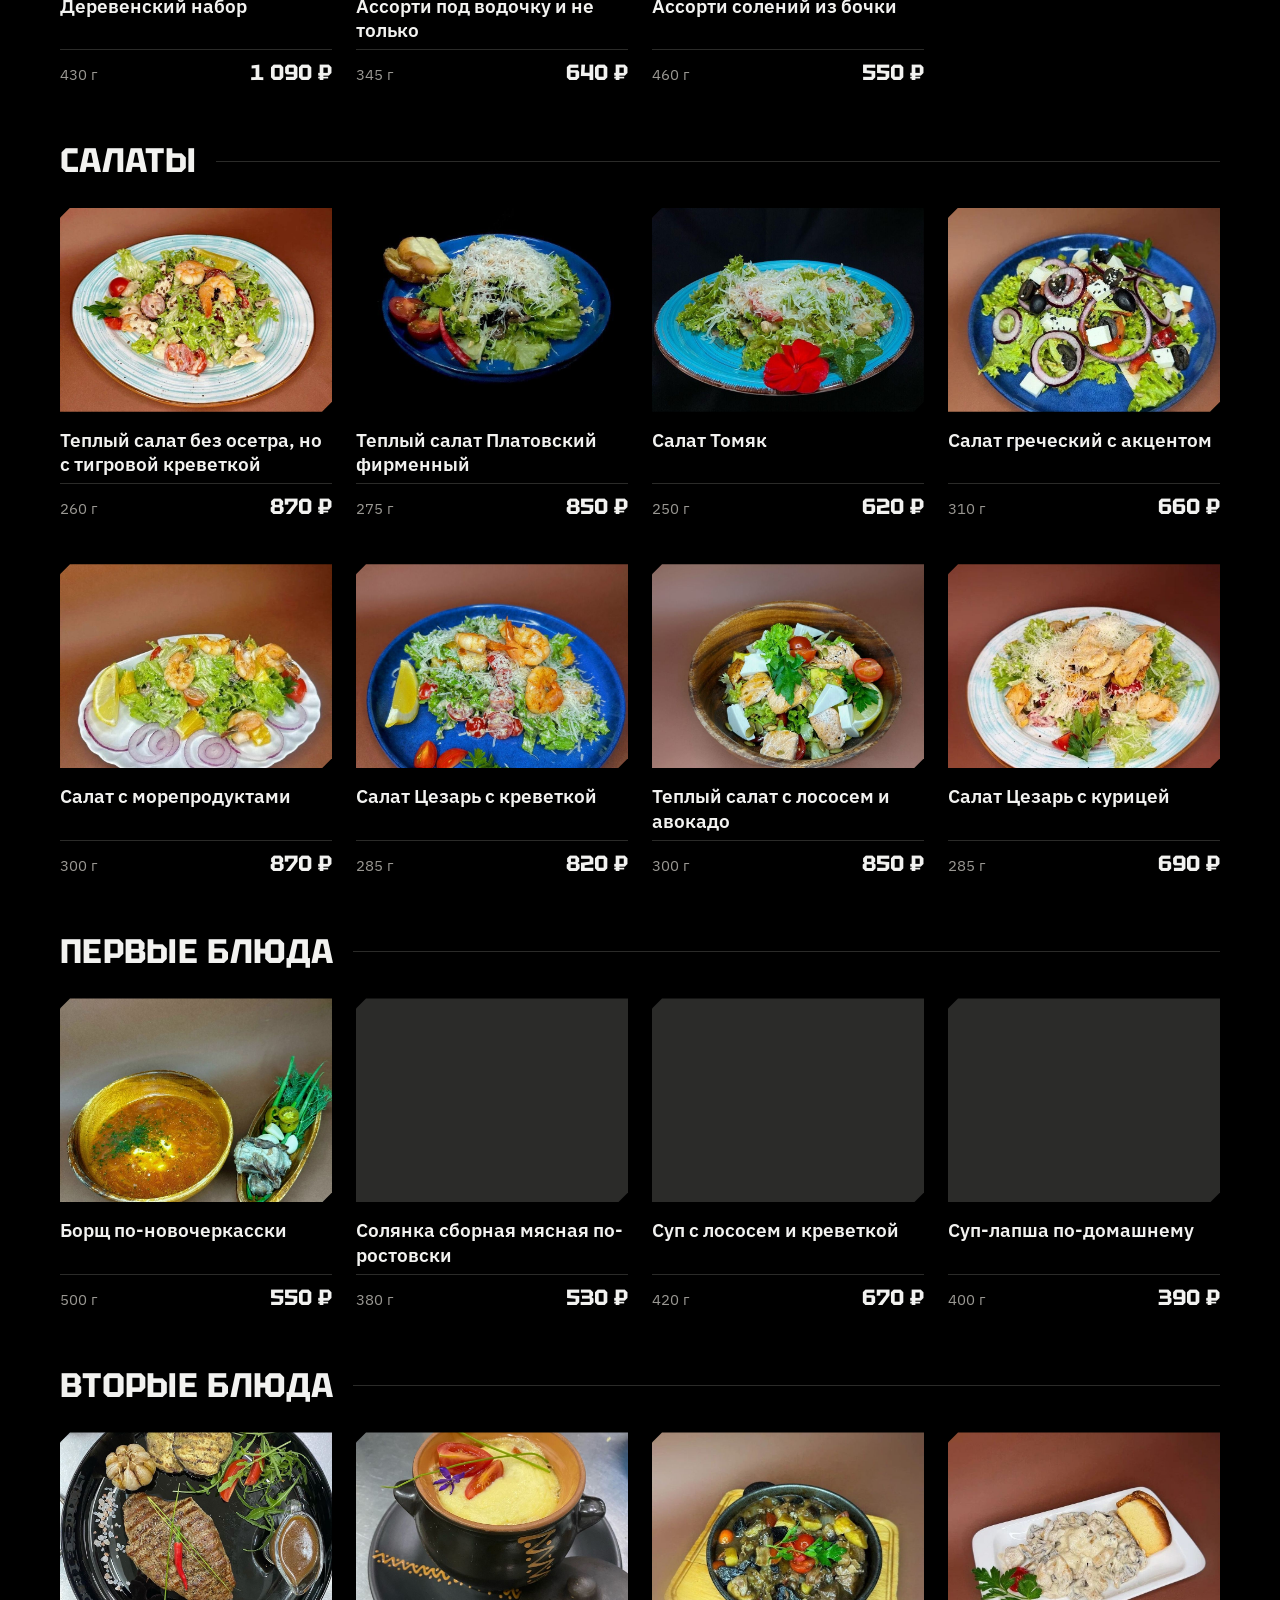
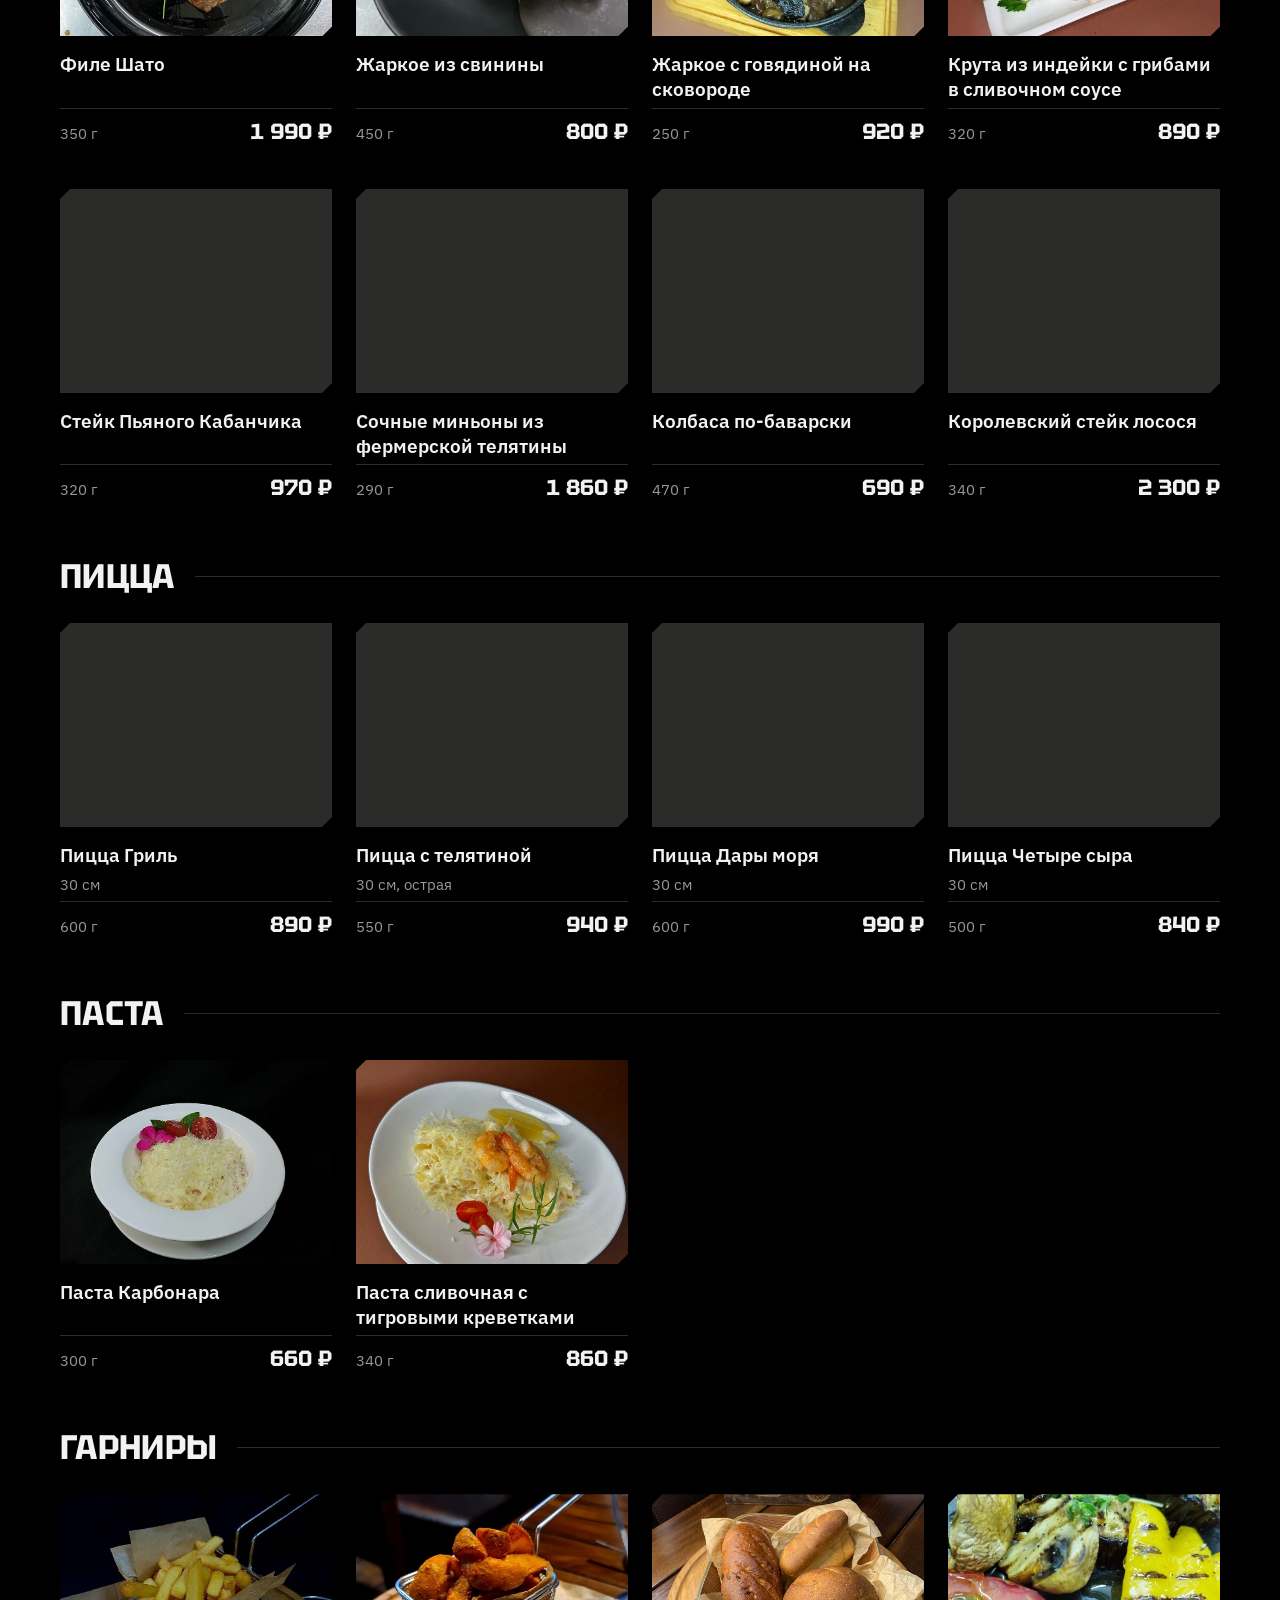
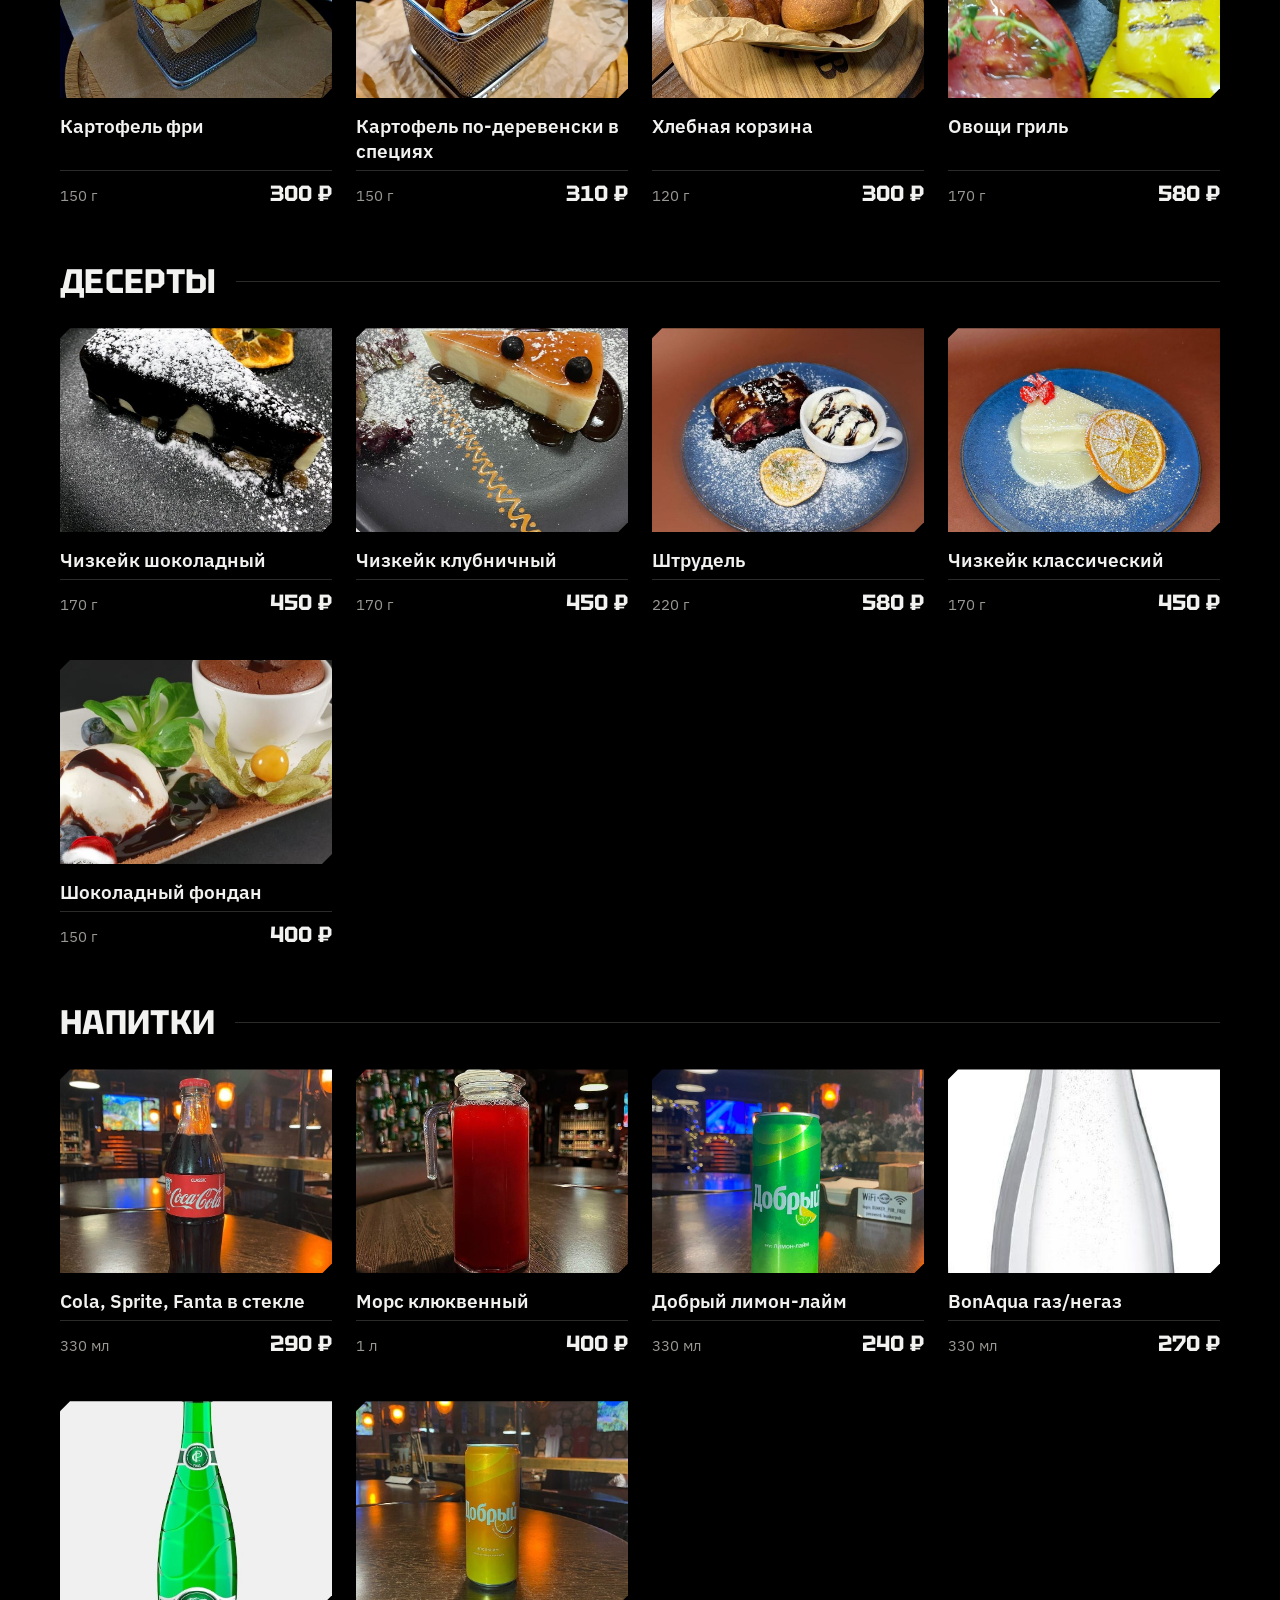
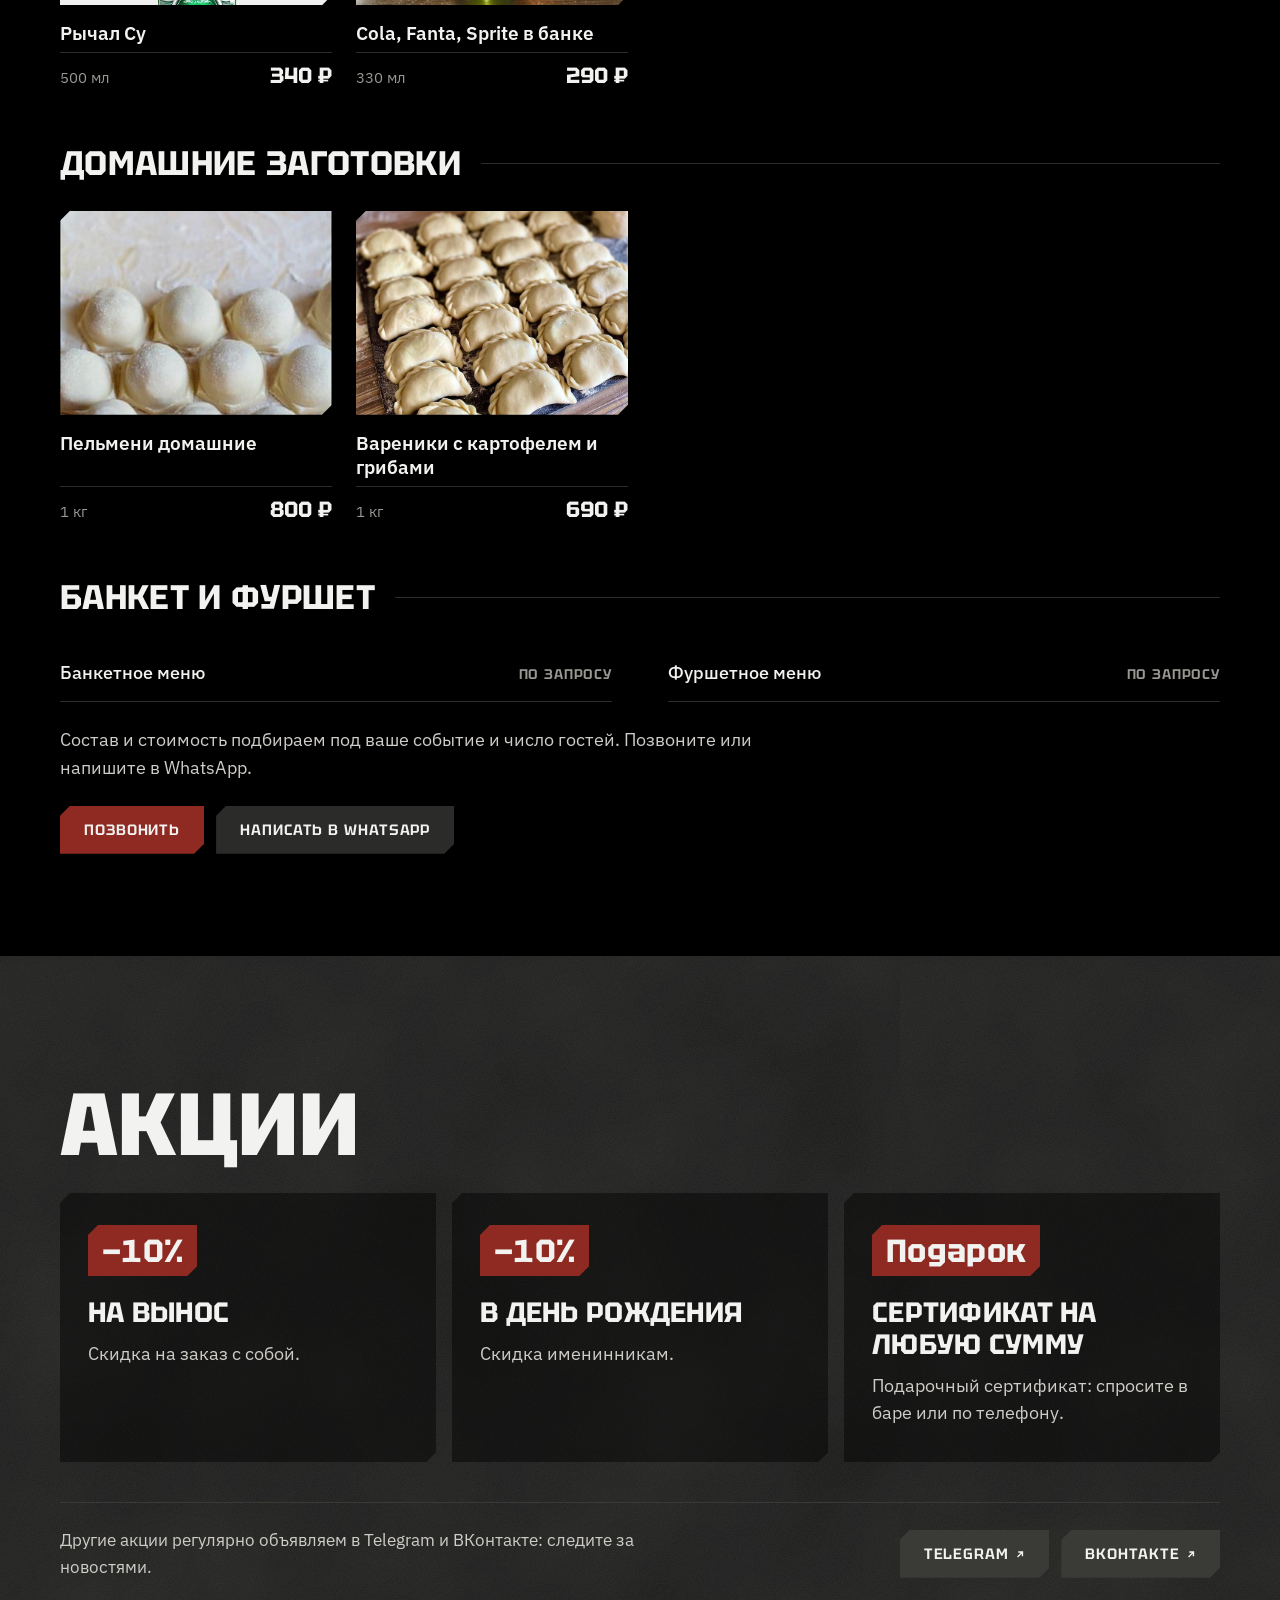
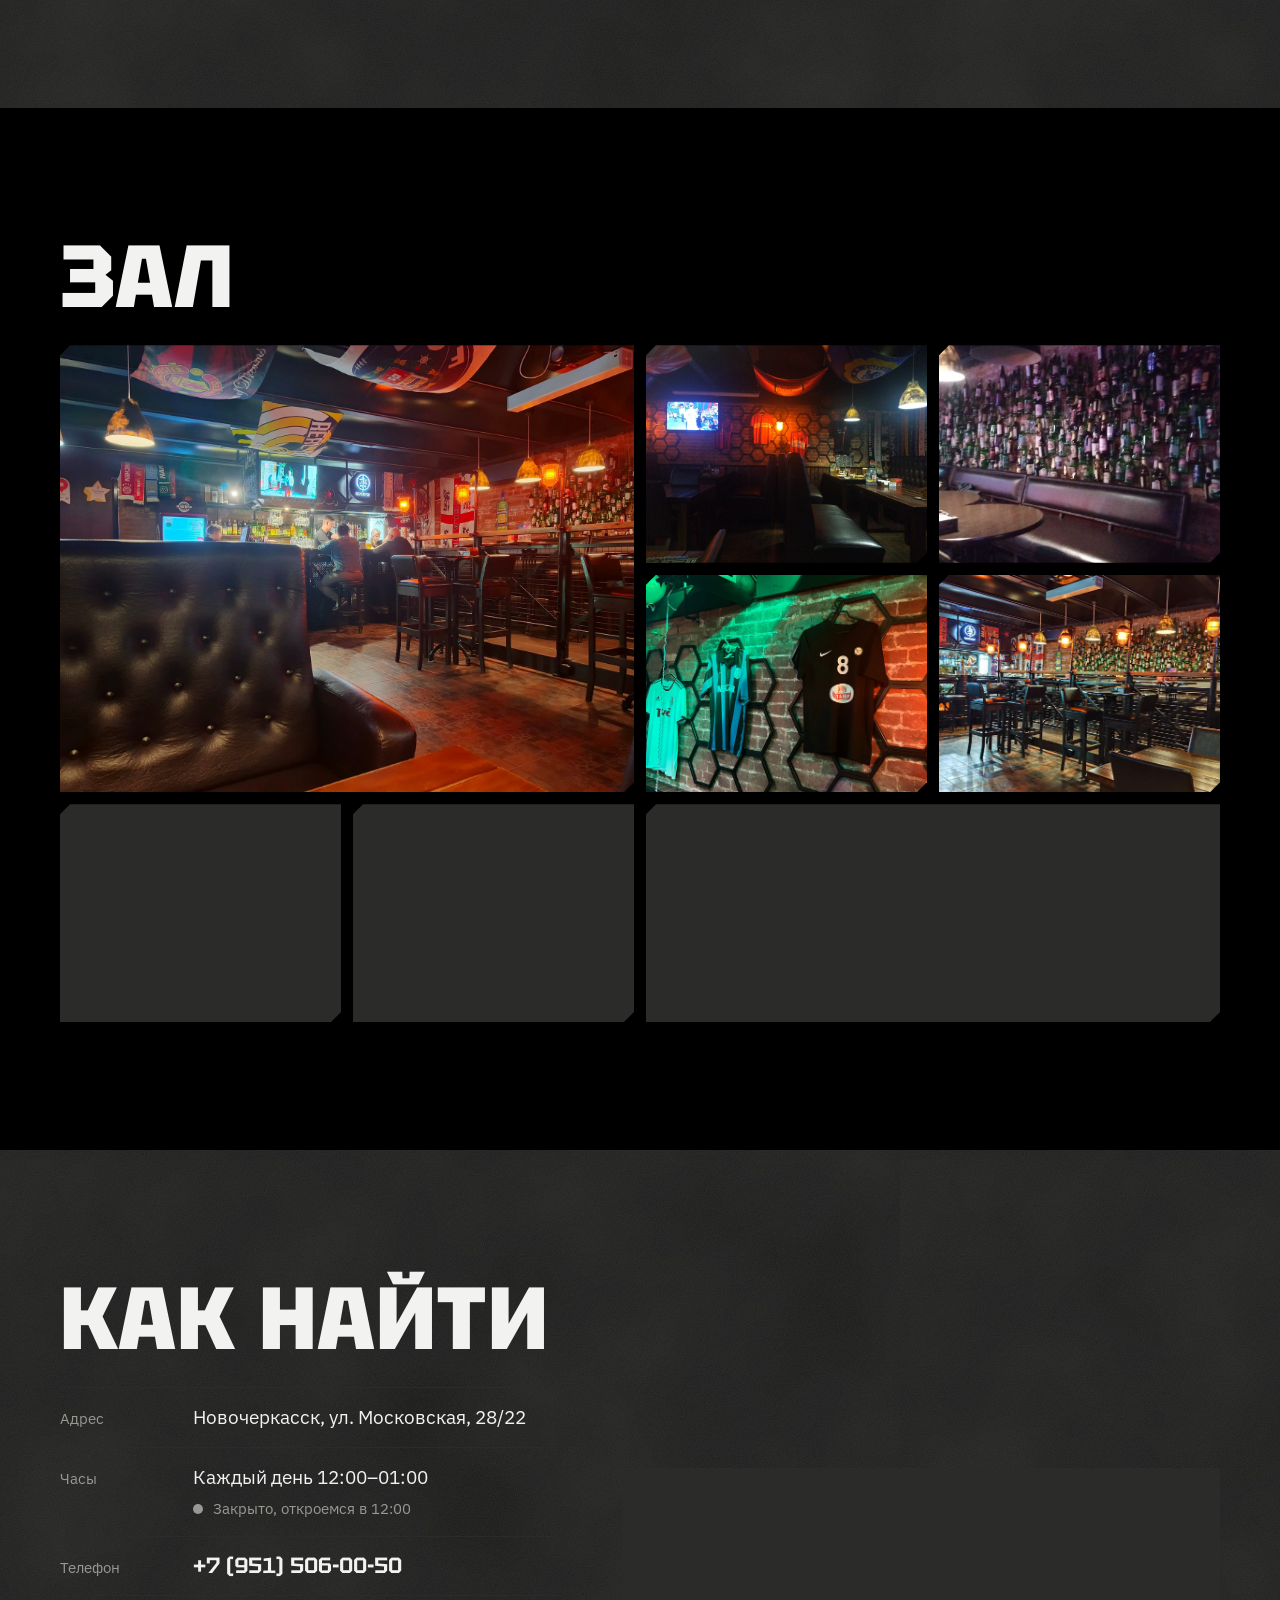
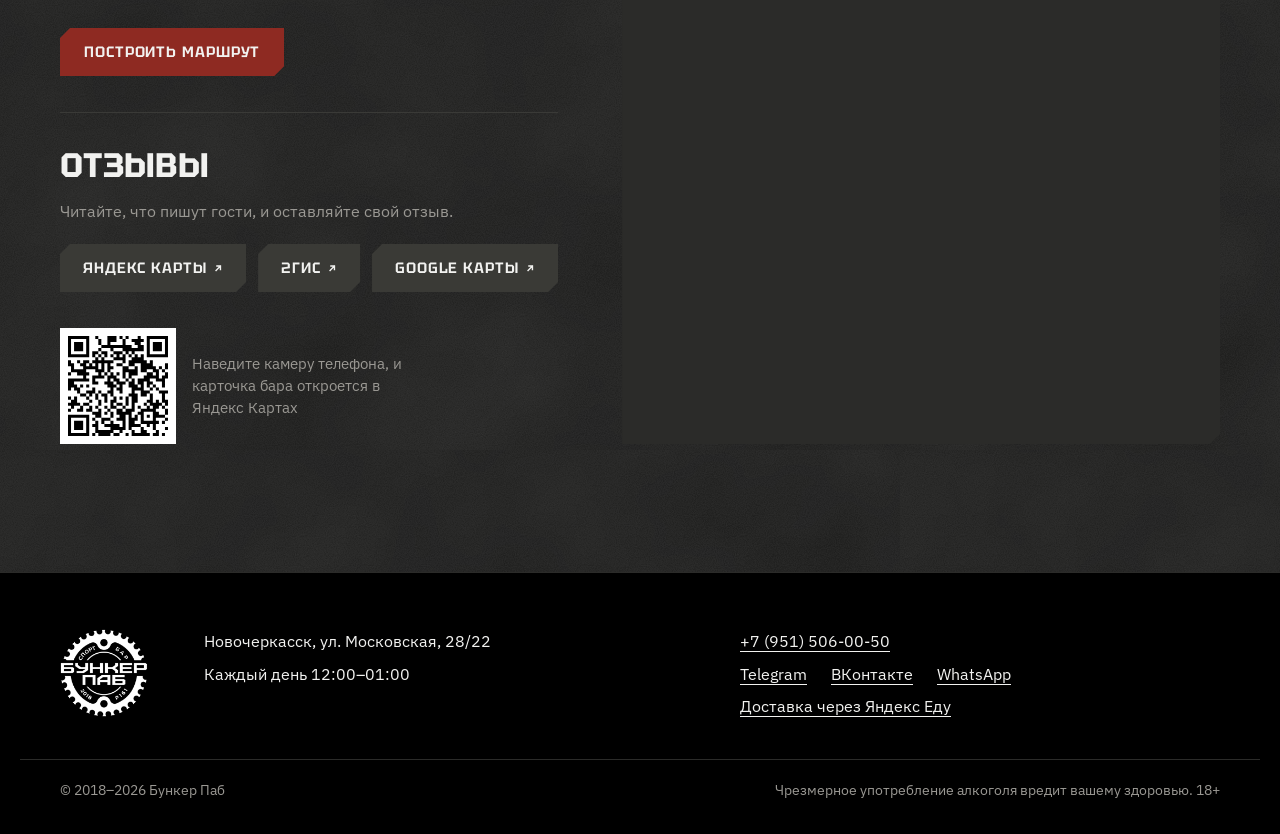
==== commit f34eb5d6: "Разделы «Акции», «Отзывы» и блок «Банкет и фуршет» - Акции: скидка на вынос, скидка в день рождения," ====
--- a/index.html
+++ b/index.html
@@ -25,7 +25,7 @@
   <link rel="preload" href="assets/fonts/tektur-cyrillic.woff2" as="font" type="font/woff2" crossorigin>
   <link rel="preload" href="assets/fonts/plex-cyrillic.woff2" as="font" type="font/woff2" crossorigin>
   <!-- ?v= — номер версии: при каждом обновлении стилей или скриптов его меняют, чтобы браузеры сразу взяли новые файлы -->
-  <link rel="stylesheet" href="assets/css/style.css?v=6">
+  <link rel="stylesheet" href="assets/css/style.css?v=7">
 
   <script type="application/ld+json">
   {
@@ -46,7 +46,7 @@
     },
     "geo": { "@type": "GeoCoordinates", "latitude": 47.415218, "longitude": 40.097318 },
     "openingHours": "Mo-Su 12:00-01:00",
-    "sameAs": ["https://vk.com/bunkerpub_nvch", "https://t.me/bunkerpub", "https://yandex.ru/maps/org/bunkerpab/225734405698/"]
+    "sameAs": ["https://vk.com/bunkerpub_nvch", "https://t.me/bunkerpub", "https://yandex.ru/maps/org/bunkerpab/225734405698/", "https://2gis.ru/novocherkassk/firm/70000001037433999", "https://maps.google.com/?cid=8109321417478571070"]
   }
   </script>
 </head>
@@ -64,6 +64,7 @@
         <a href="#menu">Меню</a>
         <a href="https://eda.yandex.ru/r/bunkerpab" target="_blank" rel="noopener" data-link="delivery"
            aria-label="Заказ доставки в Яндекс Еде, откроется в новой вкладке">Заказ<svg class="ext" viewBox="0 0 12 12" aria-hidden="true"><path d="M3.5 8.5l5-5M4.5 3.5h4v4"/></svg></a>
+        <a href="#promos">Акции</a>
         <a href="#broadcast">Трансляции</a>
         <a href="#hall">Зал</a>
         <a href="#find">Как найти</a>
@@ -179,10 +180,45 @@
       <div class="wrap" id="menu-list">
         <noscript><p class="lead">Чтобы увидеть меню, включите JavaScript в браузере.</p></noscript>
       </div>
+
+      <!-- банкет и фуршет: без позиций, состав по запросу -->
+      <div class="wrap">
+        <section class="cat events" id="events" aria-labelledby="events-title">
+          <h3 class="cat__title" id="events-title">Банкет и фуршет</h3>
+          <ul class="rows">
+            <li class="row"><span class="row__name">Банкетное меню</span><span class="row__weight"></span><span class="row__ask">По запросу</span></li>
+            <li class="row"><span class="row__name">Фуршетное меню</span><span class="row__weight"></span><span class="row__ask">По запросу</span></li>
+          </ul>
+          <p class="events__text" data-site="events.text">Состав и стоимость подбираем под ваше событие и число гостей. Позвоните или напишите в WhatsApp.</p>
+          <div class="events__actions">
+            <a class="btn btn--red" href="tel:+79515060050" data-tel>Позвонить</a>
+            <a class="btn btn--steel" href="https://wa.me/79515060050" target="_blank" rel="noopener" data-link="whatsappEvents">Написать в WhatsApp</a>
+          </div>
+        </section>
+      </div>
+    </section>
+
+    <!-- АКЦИИ -->
+    <section class="section section--concrete" id="promos" aria-labelledby="promos-title">
+      <div class="wrap">
+        <h2 class="h2" id="promos-title">Акции</h2>
+        <ul class="promos" id="promos-list"></ul>
+        <div class="socials promos__socials">
+          <p class="socials__label" data-site="promosNote">Другие акции регулярно объявляем в Telegram и ВКонтакте: следите за новостями.</p>
+          <div class="socials__links">
+            <a class="btn btn--steel" href="https://t.me/bunkerpub" target="_blank" rel="noopener" data-link="telegram">
+              Telegram<svg class="ext" viewBox="0 0 12 12" aria-hidden="true"><path d="M3.5 8.5l5-5M4.5 3.5h4v4"/></svg>
+            </a>
+            <a class="btn btn--steel" href="https://vk.com/bunkerpub_nvch" target="_blank" rel="noopener" data-link="vk">
+              ВКонтакте<svg class="ext" viewBox="0 0 12 12" aria-hidden="true"><path d="M3.5 8.5l5-5M4.5 3.5h4v4"/></svg>
+            </a>
+          </div>
+        </div>
+      </div>
     </section>
 
     <!-- ЗАЛ -->
-    <section class="section section--concrete" id="hall" aria-labelledby="hall-title">
+    <section class="section" id="hall" aria-labelledby="hall-title">
       <div class="wrap">
         <h2 class="h2" id="hall-title">Зал</h2>
         <ul class="gallery" id="gallery"></ul>
@@ -190,7 +226,7 @@
     </section>
 
     <!-- КАК НАЙТИ -->
-    <section class="section" id="find" aria-labelledby="find-title">
+    <section class="section section--concrete" id="find" aria-labelledby="find-title">
       <div class="wrap find">
         <div class="find__info">
           <h2 class="h2" id="find-title">Как найти</h2>
@@ -218,18 +254,33 @@
 
           <div class="find__actions">
             <a class="btn btn--red" href="https://yandex.ru/maps/?rtext=~47.415218,40.097318&amp;rtt=auto" target="_blank" rel="noopener" data-link="route">Построить маршрут</a>
-            <a class="btn btn--steel" href="https://yandex.ru/maps/org/bunkerpab/225734405698/" target="_blank" rel="noopener" data-link="yandexOrg">Открыть в Яндекс Картах</a>
-          </div>
-
-          <div class="find__extra">
-            <figure class="qr">
-              <div class="qr__code" id="qr" role="img" aria-label="QR-код со ссылкой на Бункер Паб в Яндекс Картах"></div>
-              <figcaption>Наведите камеру телефона, и карточка бара откроется в Яндекс Картах</figcaption>
-            </figure>
-            <iframe class="rating" id="rating" title="Рейтинг Бункер Паба на Яндекс Картах"
-                    src="https://yandex.ru/sprav/widget/rating-badge/225734405698?type=rating&amp;theme=dark"
-                    width="150" height="50" loading="lazy"></iframe>
-          </div>
+          </div>
+
+          <div class="reviews" id="reviews" aria-labelledby="reviews-title">
+            <div class="reviews__head">
+              <h3 class="reviews__title" id="reviews-title">Отзывы</h3>
+              <iframe class="rating" id="rating" title="Рейтинг Бункер Паба на Яндекс Картах"
+                      src="https://yandex.ru/sprav/widget/rating-badge/225734405698?type=rating&amp;theme=dark"
+                      width="150" height="50" loading="lazy"></iframe>
+            </div>
+            <p class="reviews__text">Читайте, что пишут гости, и оставляйте свой отзыв.</p>
+            <div class="reviews__links">
+              <a class="btn btn--steel" href="https://yandex.ru/maps/org/bunkerpab/225734405698/reviews/" target="_blank" rel="noopener" data-link="yandexReviews">
+                Яндекс Карты<svg class="ext" viewBox="0 0 12 12" aria-hidden="true"><path d="M3.5 8.5l5-5M4.5 3.5h4v4"/></svg>
+              </a>
+              <a class="btn btn--steel" href="https://2gis.ru/novocherkassk/firm/70000001037433999/tab/reviews" target="_blank" rel="noopener" data-link="twogis">
+                2ГИС<svg class="ext" viewBox="0 0 12 12" aria-hidden="true"><path d="M3.5 8.5l5-5M4.5 3.5h4v4"/></svg>
+              </a>
+              <a class="btn btn--steel" href="https://maps.google.com/?cid=8109321417478571070" target="_blank" rel="noopener" data-link="googleMaps">
+                Google Карты<svg class="ext" viewBox="0 0 12 12" aria-hidden="true"><path d="M3.5 8.5l5-5M4.5 3.5h4v4"/></svg>
+              </a>
+            </div>
+          </div>
+
+          <figure class="qr">
+            <div class="qr__code" id="qr" role="img" aria-label="QR-код со ссылкой на Бункер Паб в Яндекс Картах"></div>
+            <figcaption>Наведите камеру телефона, и карточка бара откроется в Яндекс Картах</figcaption>
+          </figure>
         </div>
 
         <div class="find__map">
@@ -315,6 +366,6 @@
     })();
   </script>
   <script src="assets/js/vendor/qrcode.min.js"></script>
-  <script src="assets/js/main.js?v=5"></script>
+  <script src="assets/js/main.js?v=6"></script>
 </body>
 </html>
--- a/assets/css/style.css
+++ b/assets/css/style.css
@@ -885,6 +885,89 @@
   .row__price { font-size: 19px; }
 }
 
+/* банкет и фуршет: позиций нет, вместо цены — «по запросу» */
+.row__ask {
+  font: 600 14px/1 var(--f-display);
+  letter-spacing: .06em;
+  text-transform: uppercase;
+  color: var(--dust);
+  white-space: nowrap;
+}
+.events__text {
+  max-width: 40em;
+  margin: 24px 0;
+  color: var(--soft);
+}
+.events__actions {
+  display: flex;
+  flex-wrap: wrap;
+  gap: 12px;
+}
+@media (max-width: 599px) {
+  .events__actions .btn { flex: 1 1 100%; }
+}
+
+/* ---------- Акции ---------- */
+.promos {
+  display: grid;
+  grid-template-columns: repeat(auto-fit, minmax(min(100%, 280px), 1fr));
+  gap: 16px;
+  margin: 0;
+  padding: 0;
+  list-style: none;
+}
+.promo {
+  display: flex;
+  flex-direction: column;
+  align-items: flex-start;
+  gap: 12px;
+  padding: 32px 28px 36px;
+  background: rgba(0, 0, 0, .45);
+  --cut: 14px;
+  clip-path: var(--chamfer);
+}
+.promo__badge {
+  margin-bottom: 8px;
+  padding: 10px 14px 9px;
+  background: var(--oxide);
+  font: 700 clamp(26px, 2.6vw, 32px)/1 var(--f-display);
+  letter-spacing: .01em;
+  font-variant-numeric: tabular-nums;
+  --cut: 6px;
+  clip-path: var(--chamfer);
+}
+.promo__title {
+  margin: 0;
+  font: 700 clamp(22px, 2.2vw, 28px)/1.15 var(--f-display);
+  letter-spacing: .01em;
+  text-transform: uppercase;
+}
+.promo__text {
+  margin: 0;
+  line-height: 1.5;
+  color: var(--soft);
+}
+
+.promos__socials {
+  display: flex;
+  flex-wrap: wrap;
+  align-items: center;
+  justify-content: space-between;
+  gap: 16px 32px;
+  max-width: none;
+  margin-top: 40px;
+}
+.promos__socials .socials__label {
+  max-width: 34em;
+  margin: 0;
+  font-size: 17px;
+  color: var(--soft);
+}
+@media (max-width: 599px) {
+  .promos__socials .socials__links { width: 100%; }
+  .promos__socials .btn { flex: 1 1 0; padding: 0 14px; }
+}
+
 /* ---------- Зал ---------- */
 .gallery {
   display: grid;
@@ -988,12 +1071,39 @@
   margin-bottom: 36px;
 }
 
-.find__extra {
+/* отзывы: Яндекс Карты, 2ГИС, Google Карты */
+.reviews {
+  margin-bottom: 36px;
+  padding-top: 28px;
+  border-top: 1px solid var(--steel-hi);
+}
+.reviews__head {
   display: flex;
   flex-wrap: wrap;
   align-items: center;
-  gap: 24px 32px;
-}
+  justify-content: space-between;
+  gap: 12px 24px;
+  margin-bottom: 8px;
+}
+.reviews__title {
+  margin: 0;
+  font: 700 clamp(24px, 3vw, 34px)/1.1 var(--f-display);
+  letter-spacing: .01em;
+  text-transform: uppercase;
+}
+.reviews__text {
+  margin: 0 0 20px;
+  font-size: 16px;
+  color: var(--dust);
+}
+.reviews__links {
+  display: flex;
+  flex-wrap: wrap;
+  gap: 12px;
+}
+/* три кнопки в узкой колонке: растягиваются и переносятся ровными рядами */
+.reviews__links .btn { flex: 1 1 auto; padding: 0 18px; }
+
 .qr {
   display: flex;
   align-items: center;
@@ -1038,7 +1148,8 @@
 
 @media (max-width: 899px) {
   .find { grid-template-columns: 1fr; }
-  .find__actions .btn { flex: 1 1 100%; }
+  .find__actions .btn,
+  .reviews__links .btn { flex: 1 1 100%; }
   .find__map { height: 380px; }
   .info__row { grid-template-columns: 1fr; gap: 4px; }
   .info dt { padding-top: 0; }
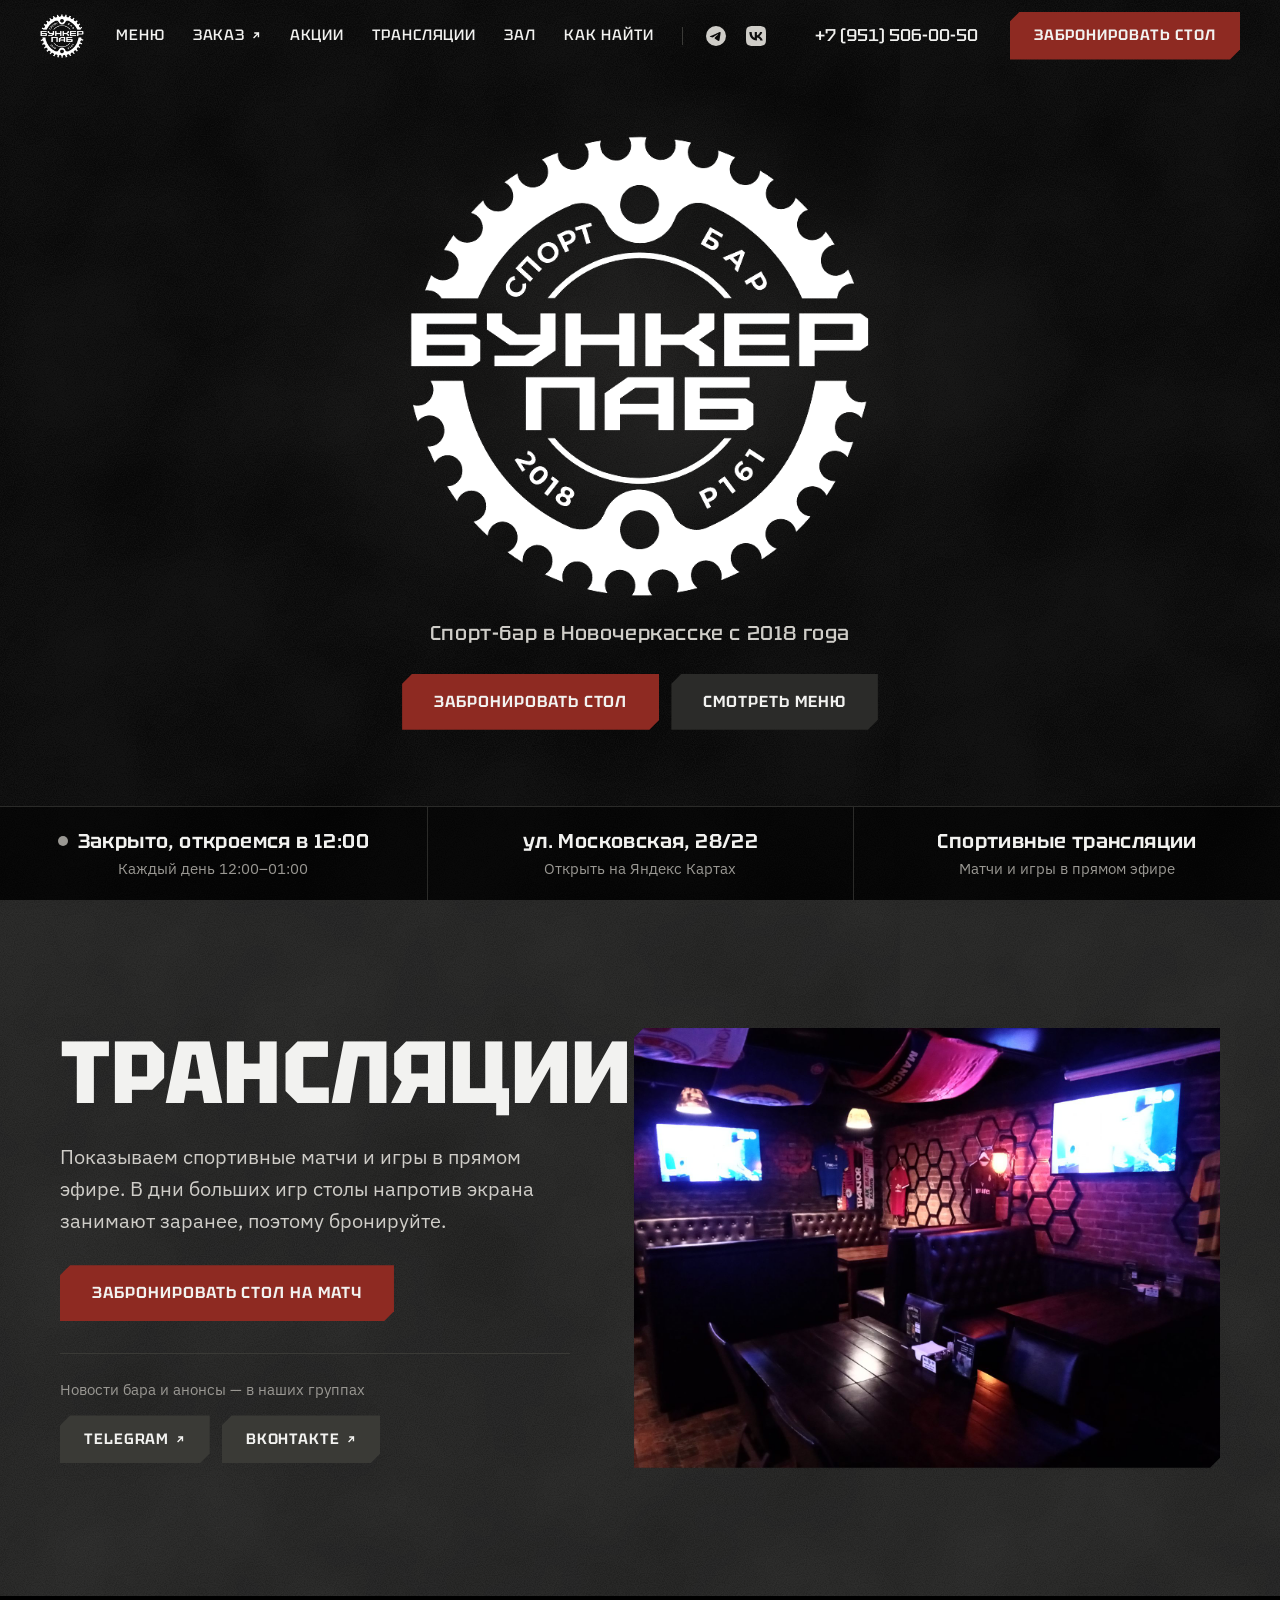
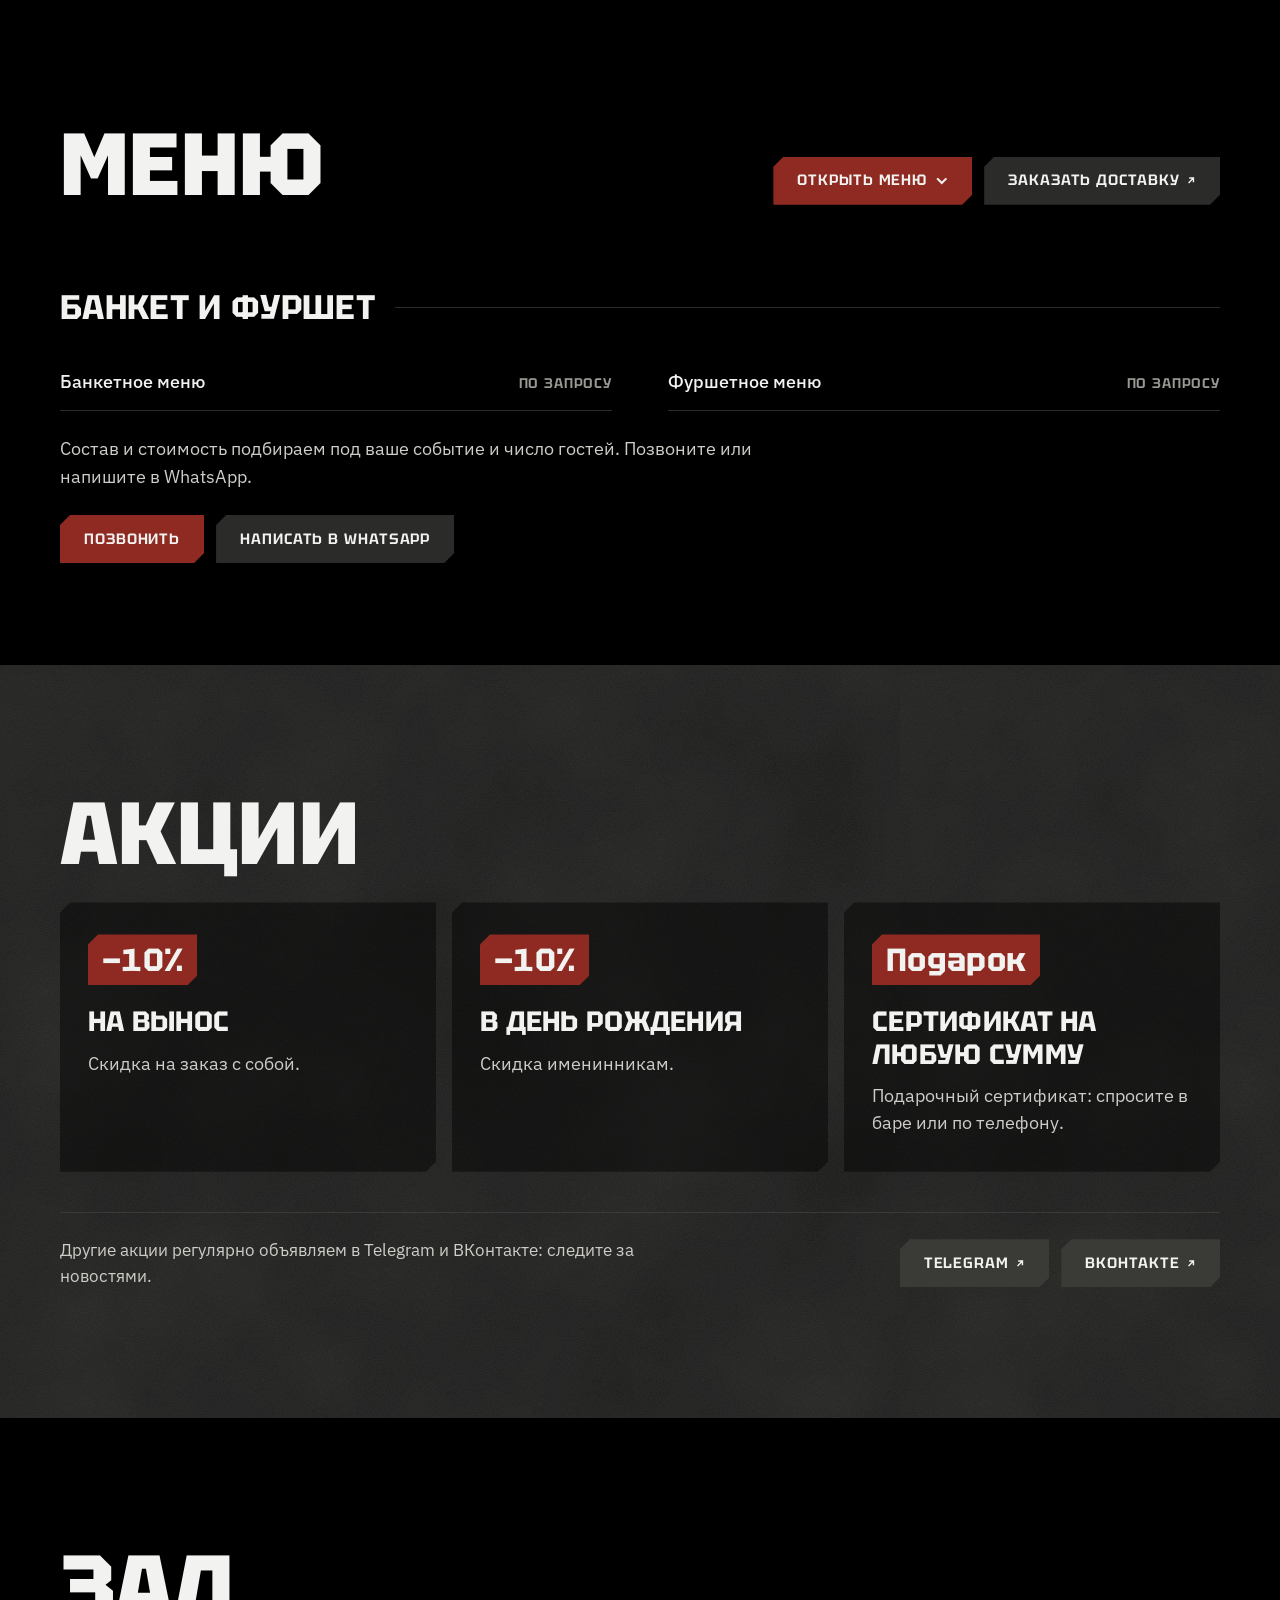
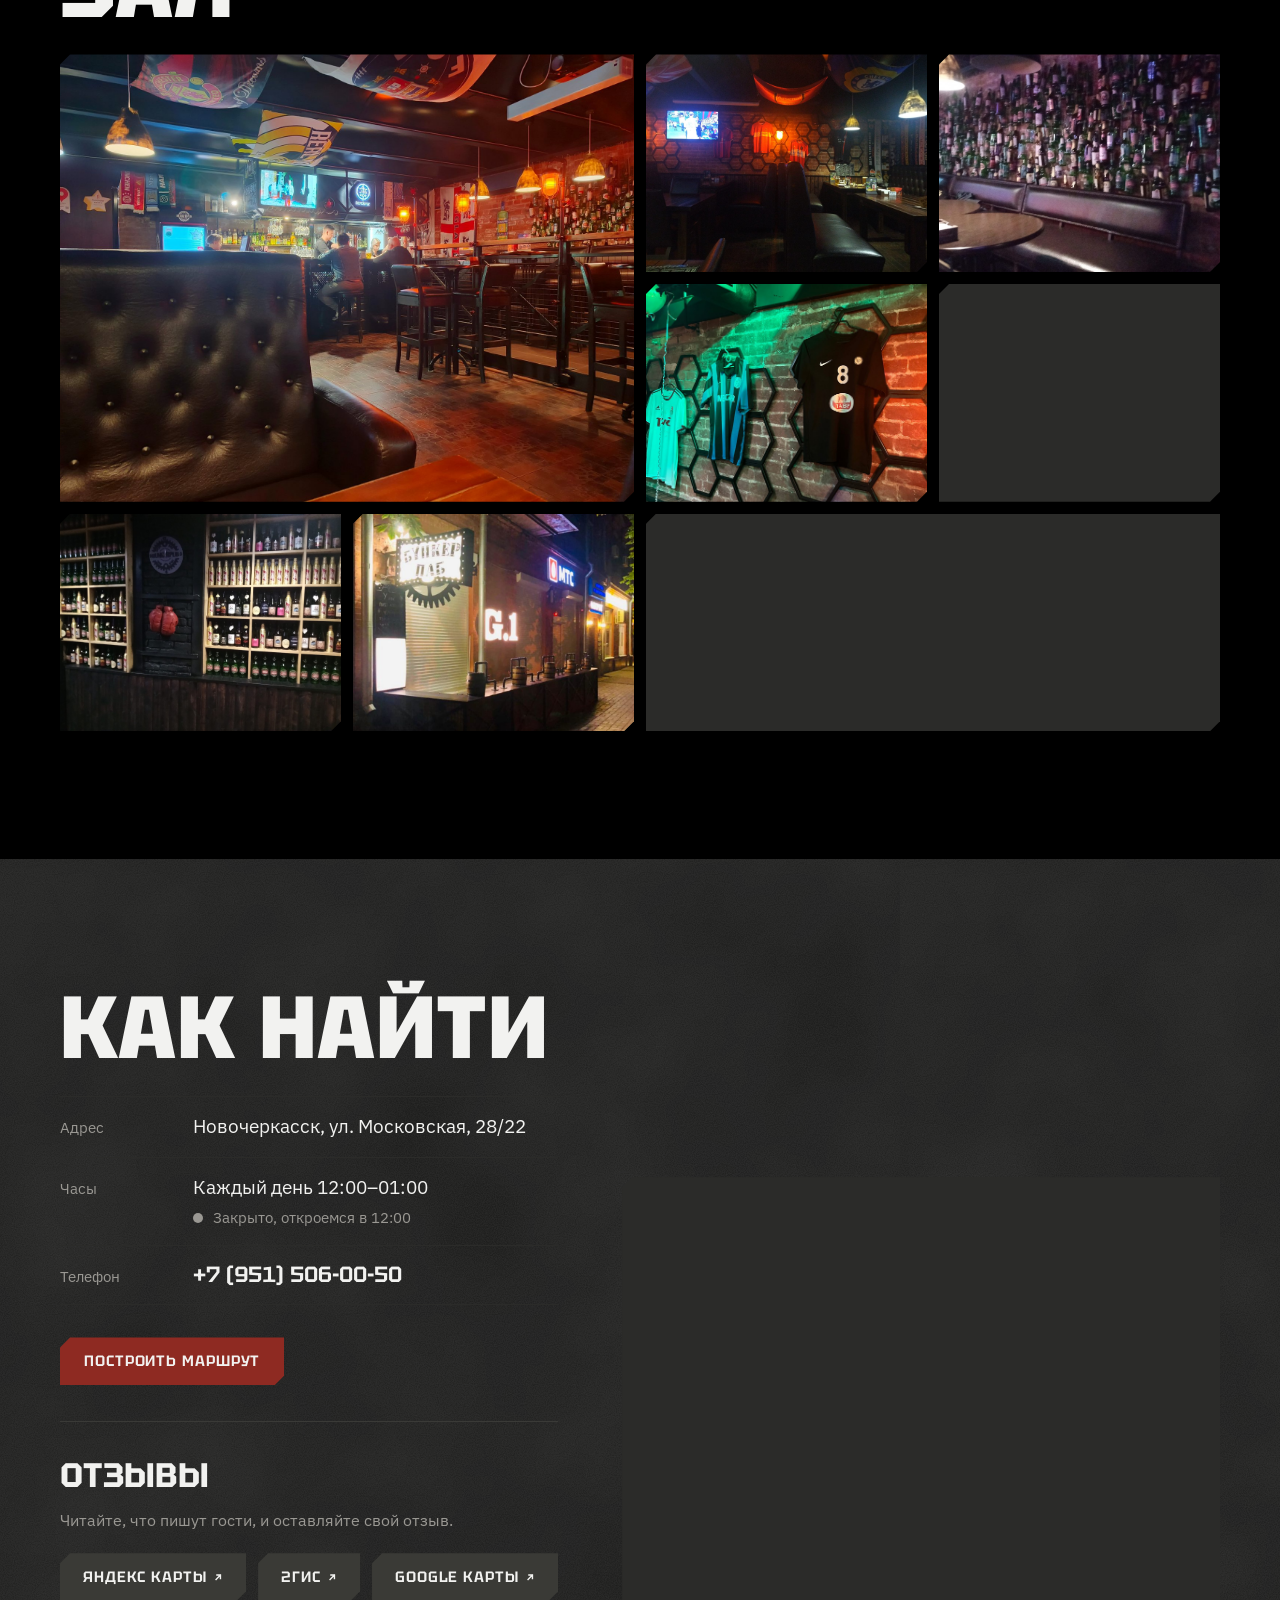
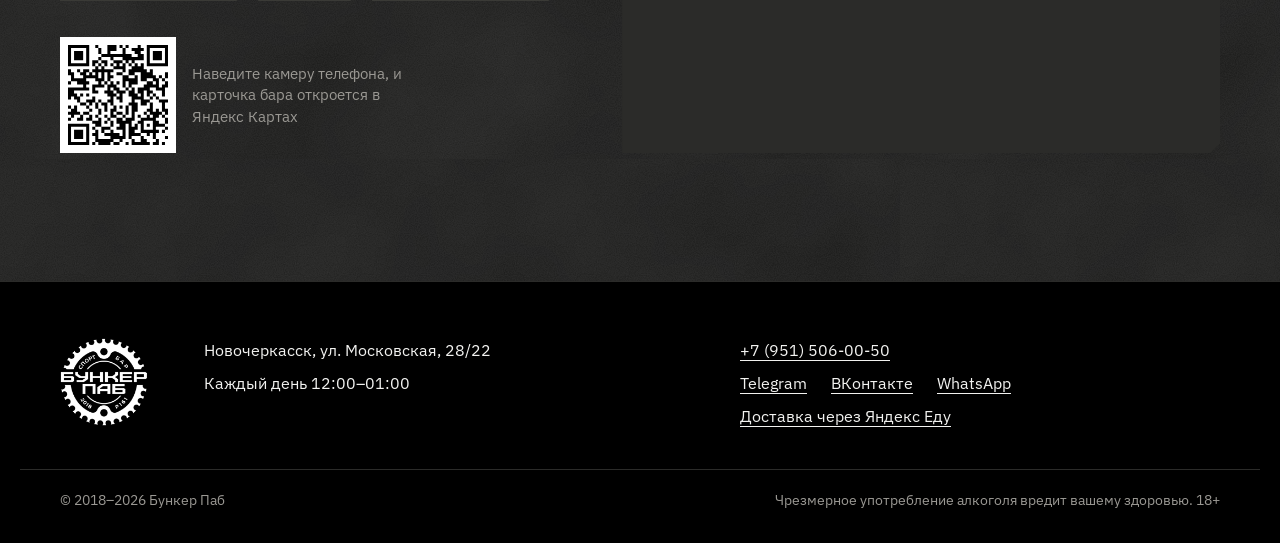
==== commit a413e04a: "Меню свёрнуто, пока его не откроют При прокрутке сайта видно только заголовок «Меню» с кнопками «Отк" ====
--- a/index.html
+++ b/index.html
@@ -25,7 +25,7 @@
   <link rel="preload" href="assets/fonts/tektur-cyrillic.woff2" as="font" type="font/woff2" crossorigin>
   <link rel="preload" href="assets/fonts/plex-cyrillic.woff2" as="font" type="font/woff2" crossorigin>
   <!-- ?v= — номер версии: при каждом обновлении стилей или скриптов его меняют, чтобы браузеры сразу взяли новые файлы -->
-  <link rel="stylesheet" href="assets/css/style.css?v=7">
+  <link rel="stylesheet" href="assets/css/style.css?v=8">
 
   <script type="application/ld+json">
   {
@@ -166,20 +166,35 @@
       <div class="wrap">
         <div class="menu__head">
           <h2 class="h2" id="menu-title">Меню</h2>
-          <a class="btn btn--steel" href="https://eda.yandex.ru/r/bunkerpab" target="_blank" rel="noopener" data-link="delivery">
-            Заказать доставку<svg class="ext" viewBox="0 0 12 12" aria-hidden="true"><path d="M3.5 8.5l5-5M4.5 3.5h4v4"/></svg>
-          </a>
+          <div class="menu__actions">
+            <button class="btn btn--red menu__toggle" type="button" aria-expanded="false" aria-controls="menu-body" data-menu-toggle>
+              <span class="menu__toggle-text">Открыть меню</span><svg class="chev" viewBox="0 0 12 12" aria-hidden="true"><path d="M2.5 4.5l3.5 3.5 3.5-3.5"/></svg>
+            </button>
+            <a class="btn btn--steel" href="https://eda.yandex.ru/r/bunkerpab" target="_blank" rel="noopener" data-link="delivery">
+              Заказать доставку<svg class="ext" viewBox="0 0 12 12" aria-hidden="true"><path d="M3.5 8.5l5-5M4.5 3.5h4v4"/></svg>
+            </a>
+          </div>
         </div>
         <p class="demo-note" id="demo-note" hidden>Это пример меню. Настоящие позиции и цены вносятся в файл data/menu.js</p>
       </div>
 
-      <nav class="cats" aria-label="Разделы меню">
-        <div class="cats__track" id="cats"></div>
-      </nav>
-
-      <div class="wrap" id="menu-list">
-        <noscript><p class="lead">Чтобы увидеть меню, включите JavaScript в браузере.</p></noscript>
-      </div>
+      <!-- само меню свёрнуто: при прокрутке сайта его не видно, открывается кнопкой или пунктом «Меню» -->
+      <div class="menu__body" id="menu-body" hidden>
+        <nav class="cats" aria-label="Разделы меню">
+          <div class="cats__track" id="cats"></div>
+        </nav>
+
+        <div class="wrap" id="menu-list">
+          <noscript><p class="lead">Чтобы увидеть меню, включите JavaScript в браузере.</p></noscript>
+        </div>
+
+        <div class="wrap menu__fold">
+          <button class="btn btn--steel" type="button" aria-controls="menu-body" data-menu-close>
+            Свернуть меню<svg class="chev chev--up" viewBox="0 0 12 12" aria-hidden="true"><path d="M2.5 4.5l3.5 3.5 3.5-3.5"/></svg>
+          </button>
+        </div>
+      </div>
+      <noscript><style>#menu-body[hidden] { display: block !important; } .menu__toggle, .menu__fold { display: none !important; }</style></noscript>
 
       <!-- банкет и фуршет: без позиций, состав по запросу -->
       <div class="wrap">
@@ -366,6 +381,6 @@
     })();
   </script>
   <script src="assets/js/vendor/qrcode.min.js"></script>
-  <script src="assets/js/main.js?v=6"></script>
+  <script src="assets/js/main.js?v=7"></script>
 </body>
 </html>
--- a/assets/css/style.css
+++ b/assets/css/style.css
@@ -660,9 +660,31 @@
   margin-bottom: 28px;
 }
 .menu__head .h2 { margin: 0; }
+.menu__actions {
+  display: flex;
+  flex-wrap: wrap;
+  gap: 12px;
+}
 @media (max-width: 599px) {
+  .menu__actions { width: 100%; }
   .menu__head .btn { width: 100%; }
 }
+
+/* меню свёрнуто, пока его не откроют */
+.chev {
+  flex: none;
+  width: .9em;
+  height: .9em;
+  margin-left: .5em;
+  fill: none;
+  stroke: currentColor;
+  stroke-width: 1.8;
+  stroke-linecap: square;
+  transition: transform .2s ease;
+}
+.menu__toggle[aria-expanded="true"] .chev,
+.chev--up { transform: rotate(180deg); }
+.menu__fold { padding-top: 48px; }
 
 /* значок «откроется на другом сайте» */
 .ext {
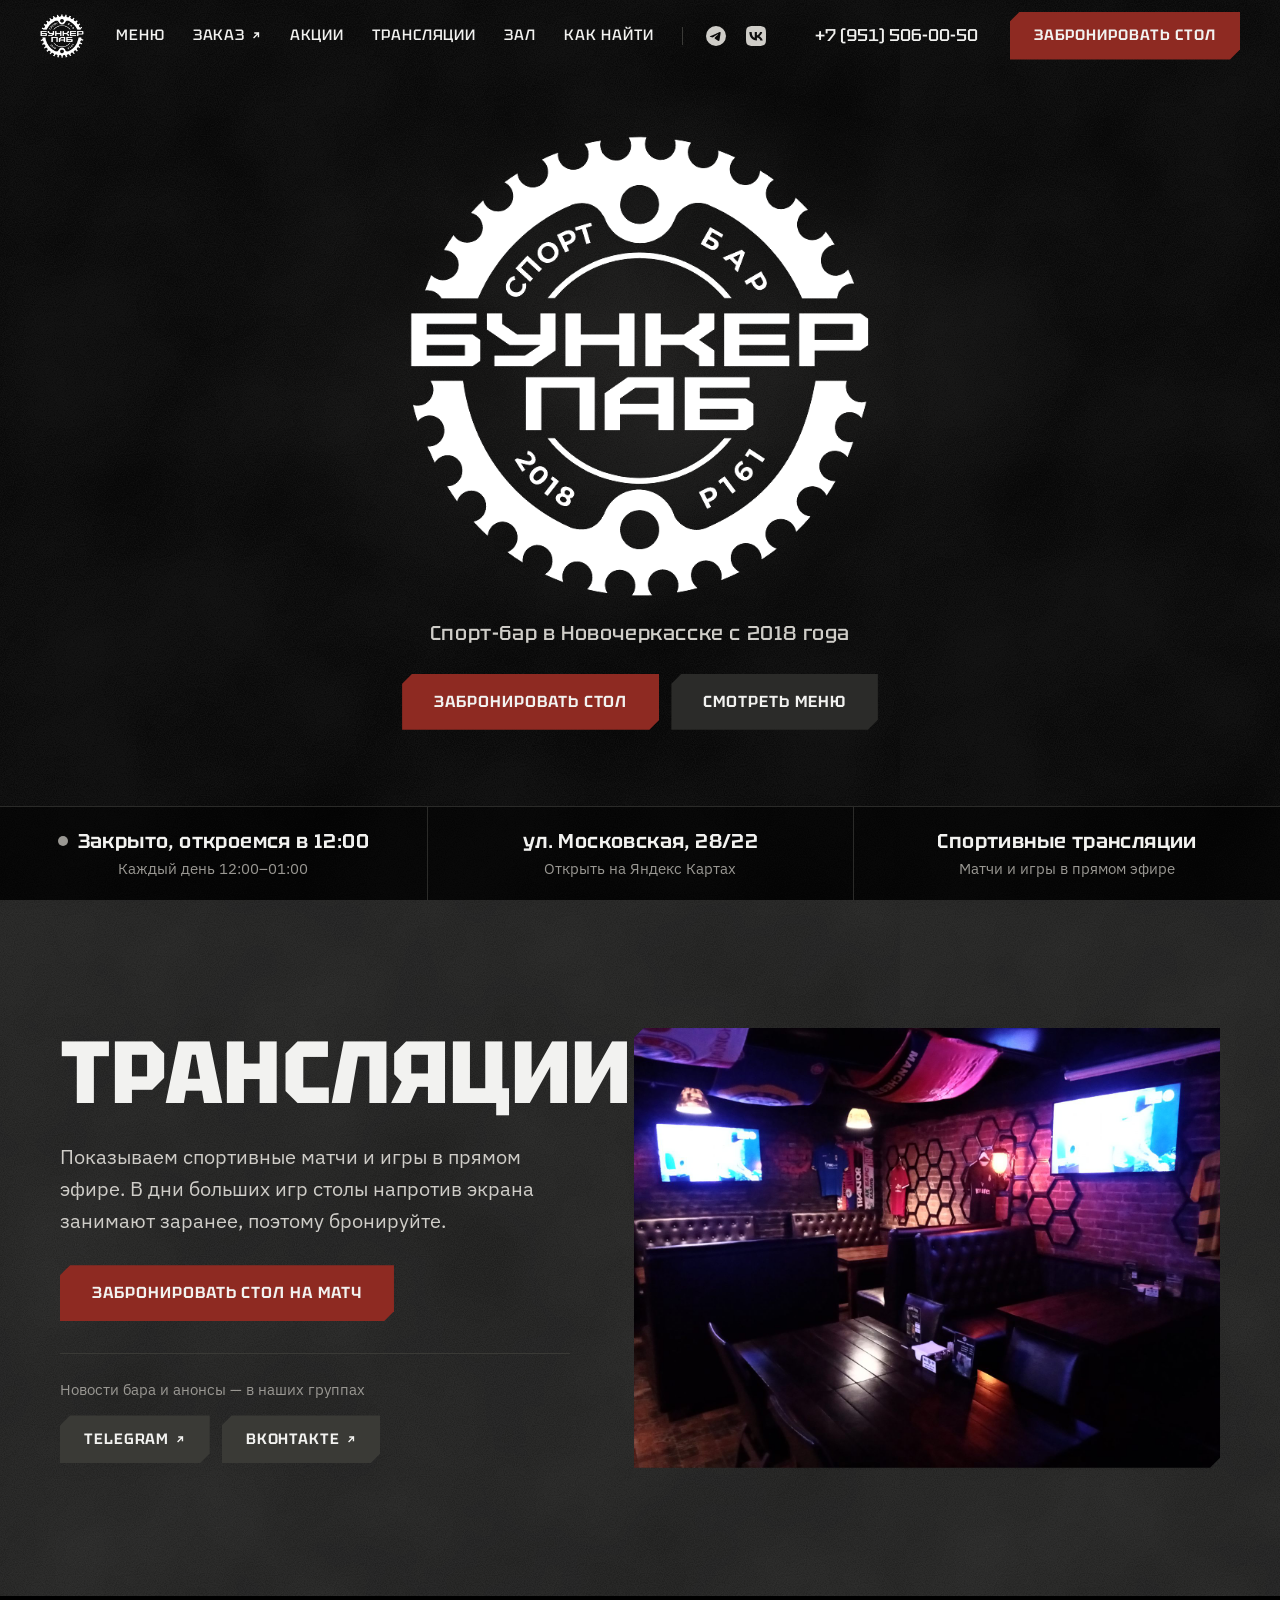
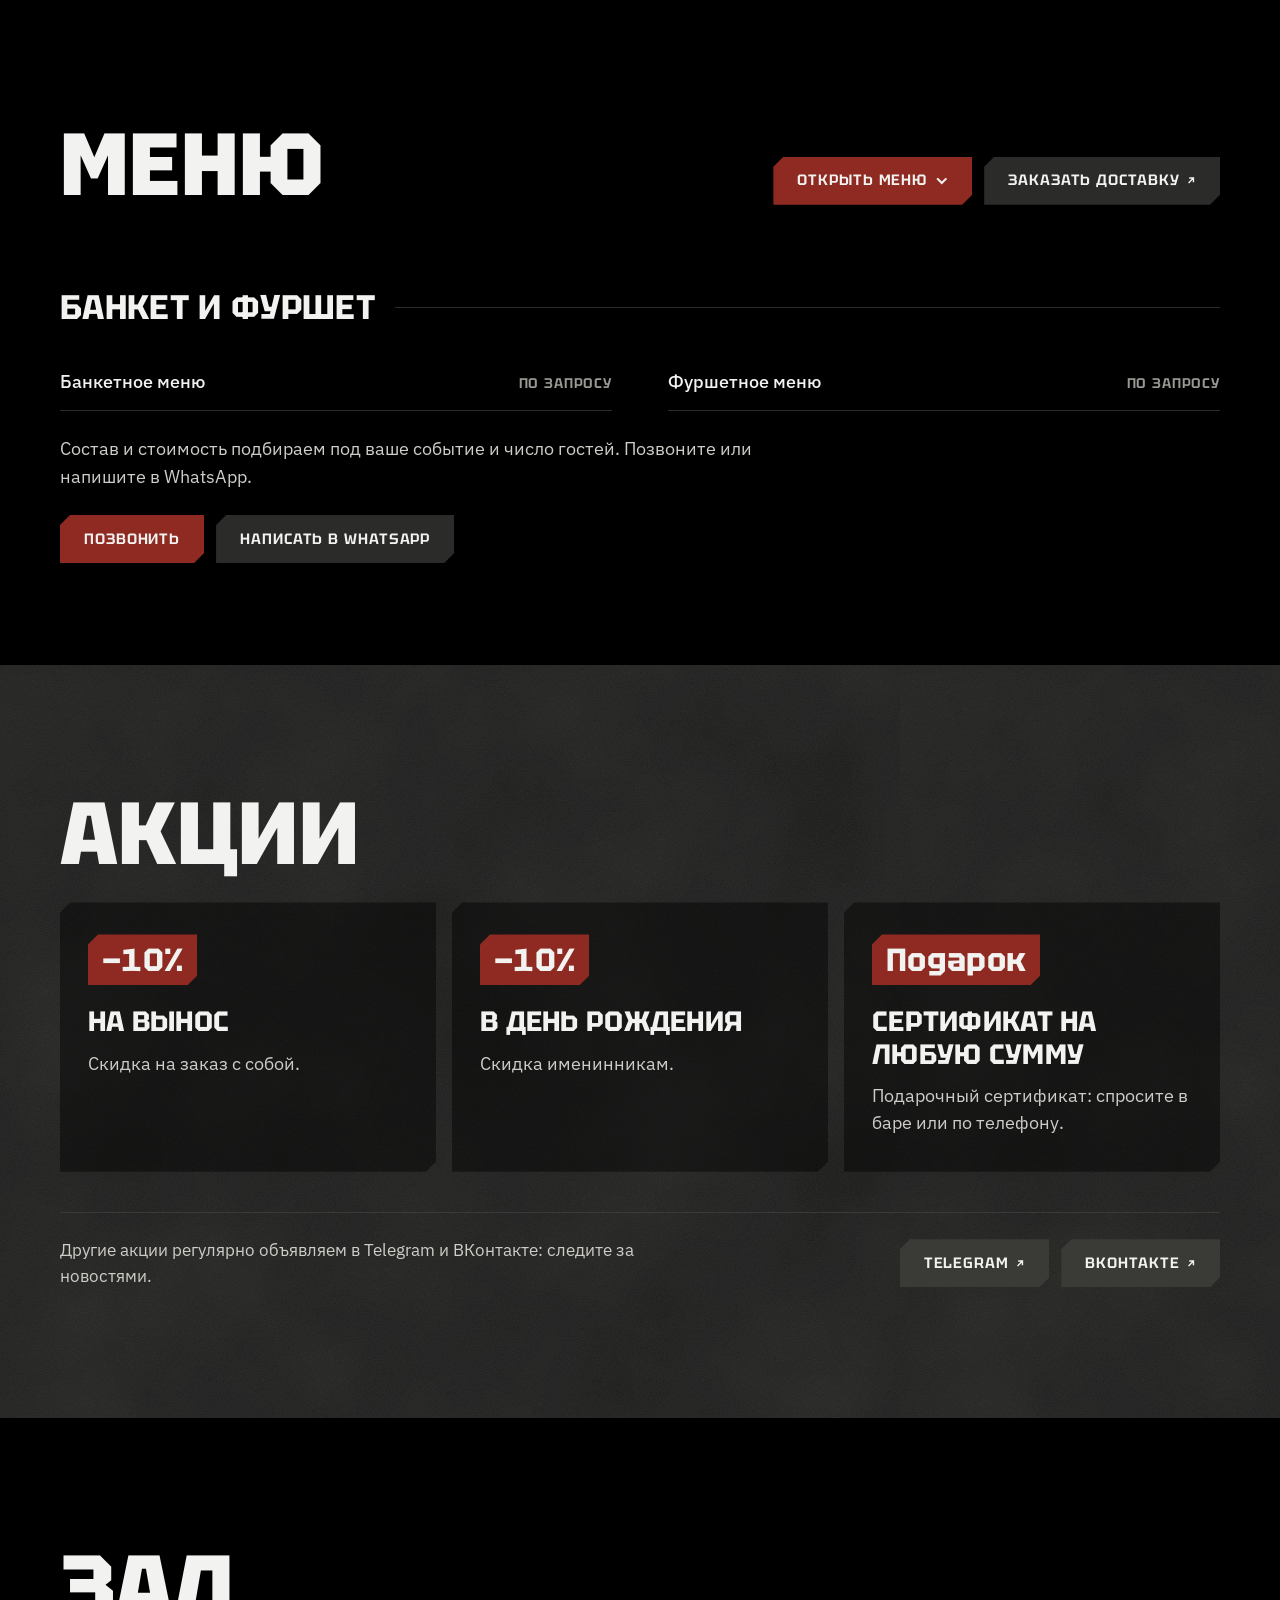
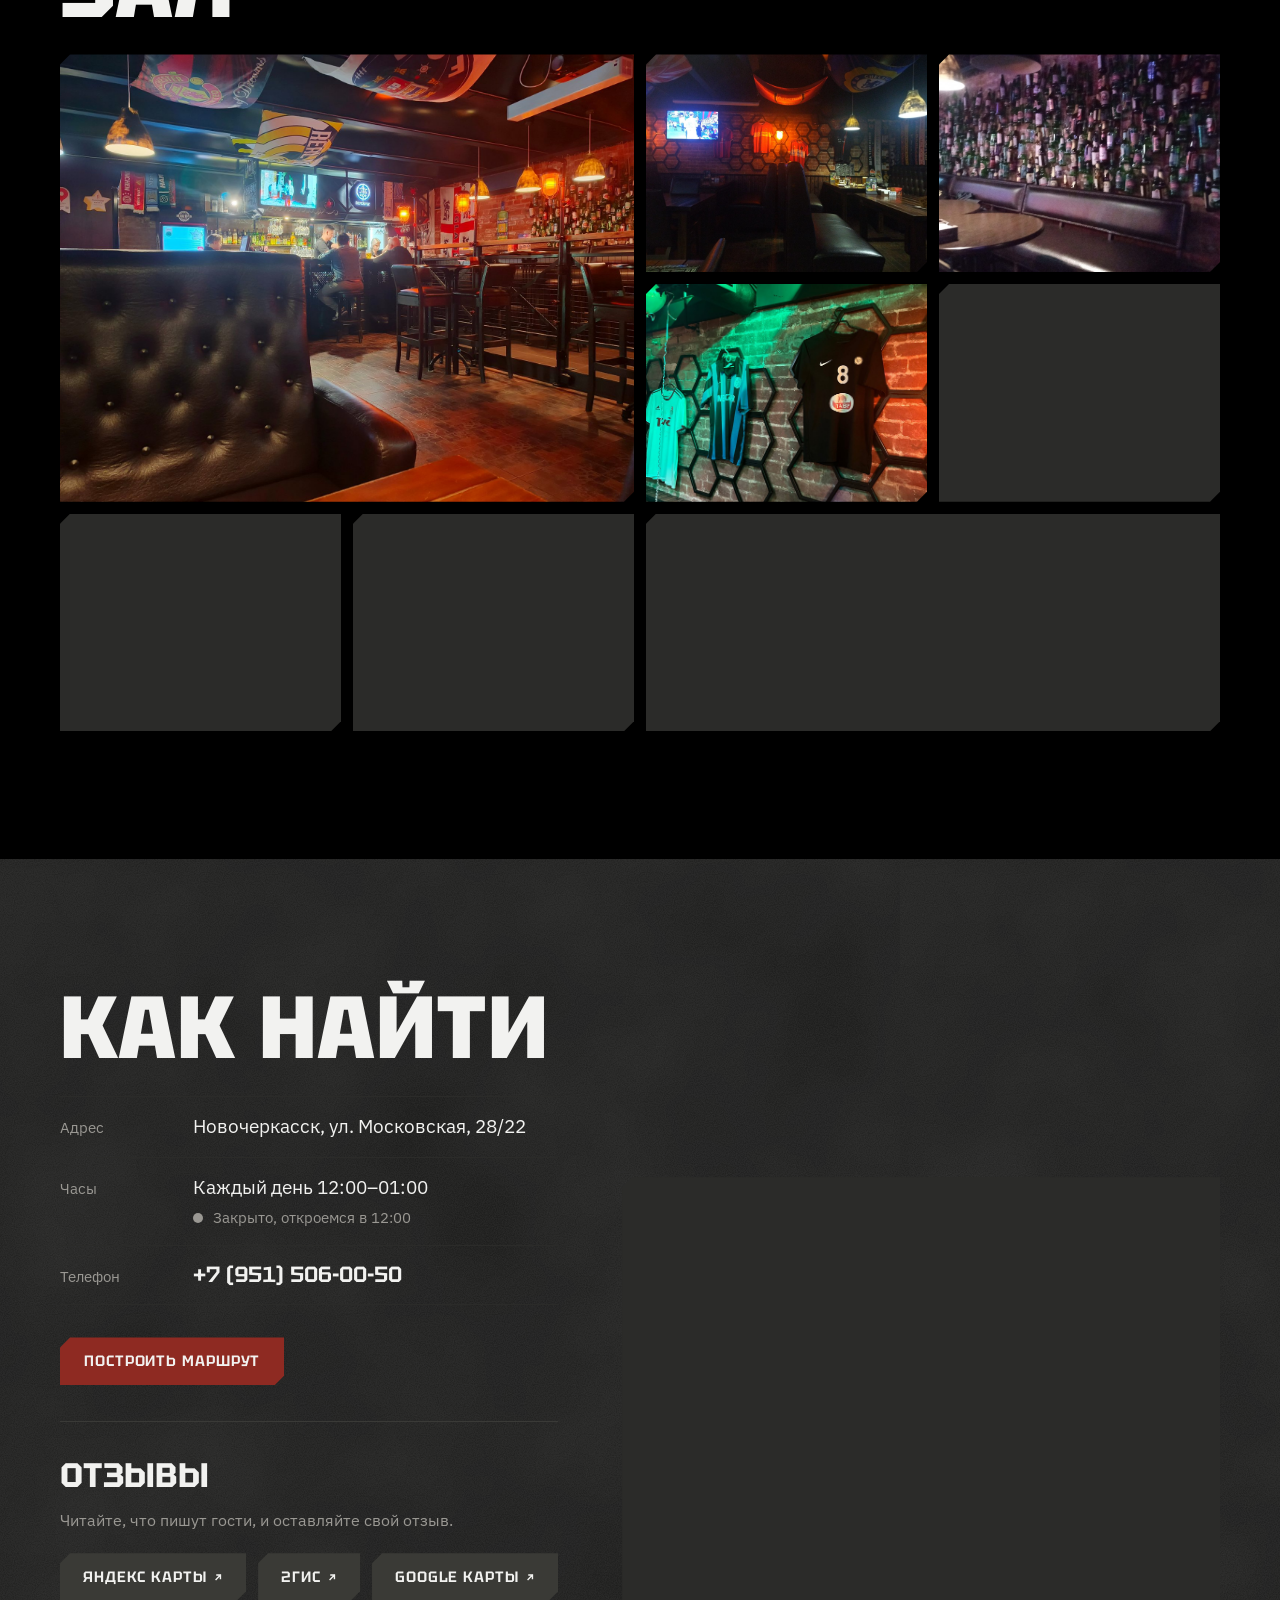
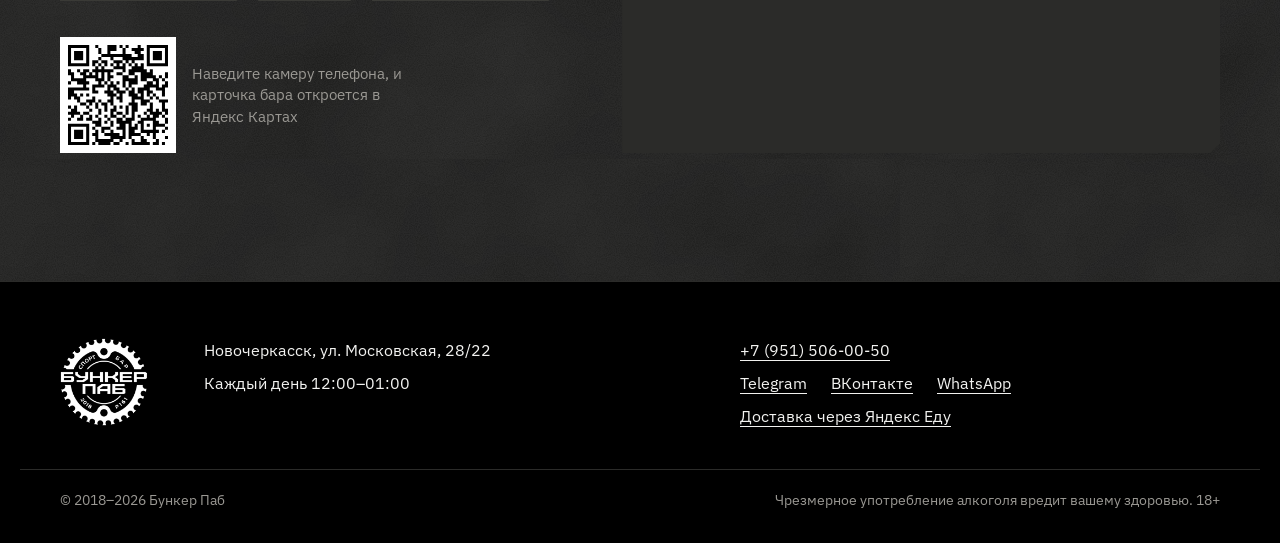
==== commit d110bad8: "Курсор-логотип на сайте Обычный курсор — белая шестерня Бункер Паба, над ссылками и кнопками — красн" ====
--- a/index.html
+++ b/index.html
@@ -25,7 +25,7 @@
   <link rel="preload" href="assets/fonts/tektur-cyrillic.woff2" as="font" type="font/woff2" crossorigin>
   <link rel="preload" href="assets/fonts/plex-cyrillic.woff2" as="font" type="font/woff2" crossorigin>
   <!-- ?v= — номер версии: при каждом обновлении стилей или скриптов его меняют, чтобы браузеры сразу взяли новые файлы -->
-  <link rel="stylesheet" href="assets/css/style.css?v=8">
+  <link rel="stylesheet" href="assets/css/style.css?v=9">
 
   <script type="application/ld+json">
   {
--- a/assets/css/style.css
+++ b/assets/css/style.css
@@ -122,6 +122,20 @@
   font-weight: 600;
 }
 .skip:focus { top: 12px; }
+
+/* курсор-логотип: белая шестерня, над ссылками и кнопками — красная.
+   Только для мыши (на телефонах курсора нет) и не в админке. Первая строка — для браузеров без image-set. */
+@media (hover: hover) and (pointer: fine) {
+  body:not(.adm),
+  body:not(.adm) button:disabled {
+    cursor: url("../img/cursor.png") 16 16, auto;
+    cursor: image-set(url("../img/cursor.png") 1x, url("../img/cursor@2x.png") 2x) 16 16, auto;
+  }
+  body:not(.adm) :is(a, button, label, summary, [role="button"]):not(:disabled) {
+    cursor: url("../img/cursor-link.png") 16 16, pointer;
+    cursor: image-set(url("../img/cursor-link.png") 1x, url("../img/cursor-link@2x.png") 2x) 16 16, pointer;
+  }
+}
 
 .wrap {
   max-width: var(--max);
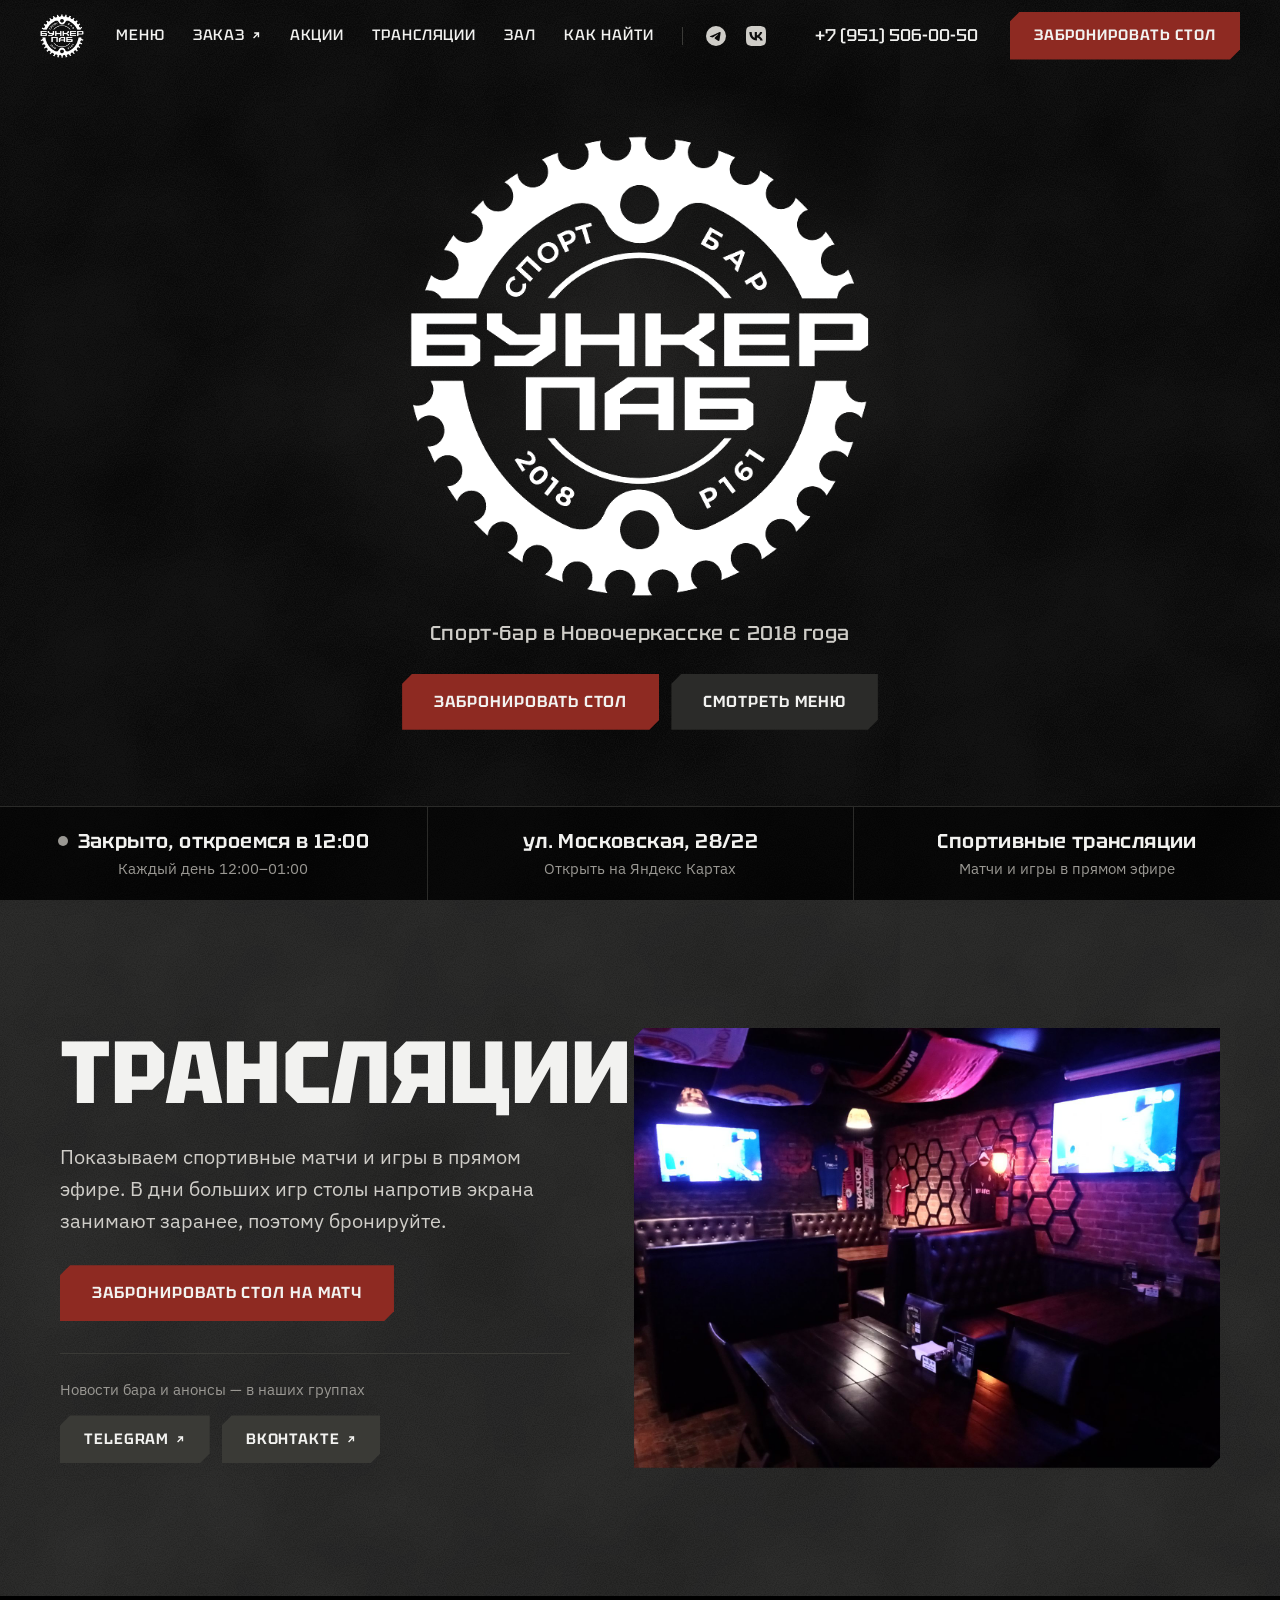
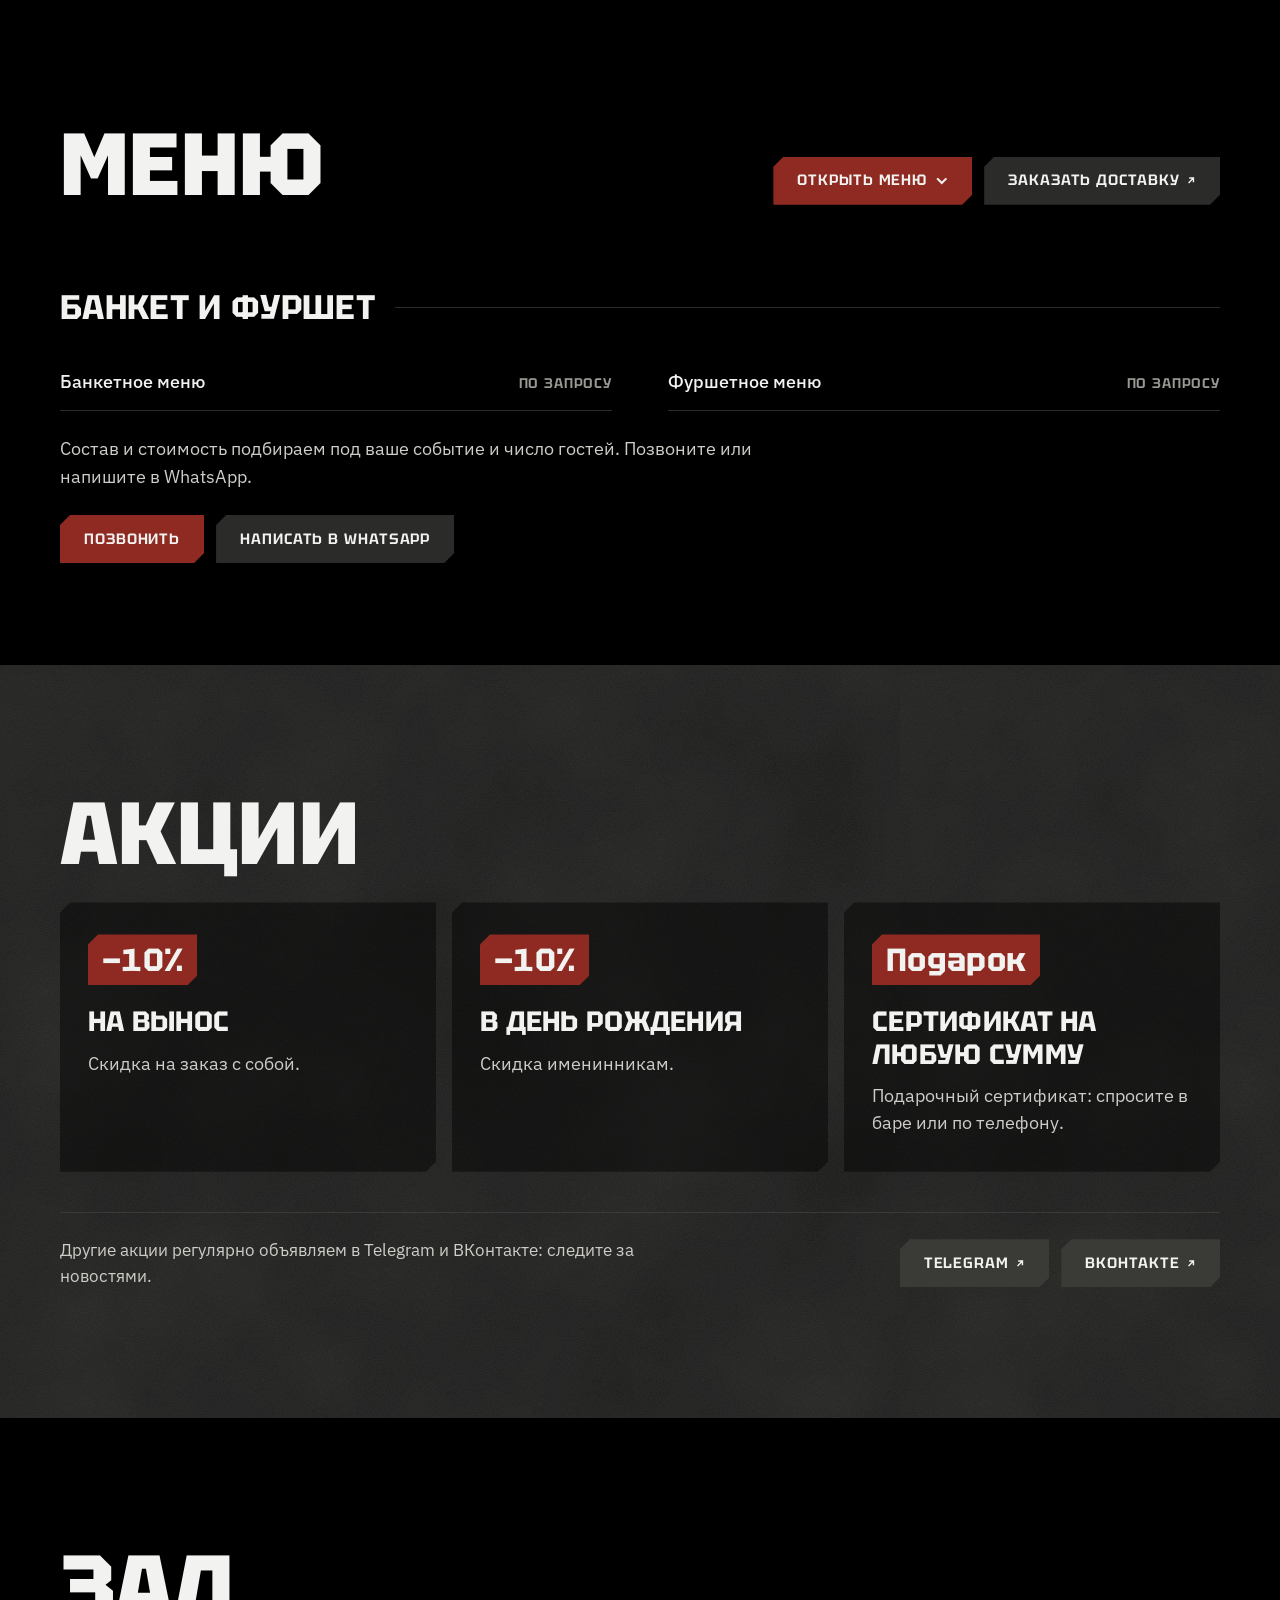
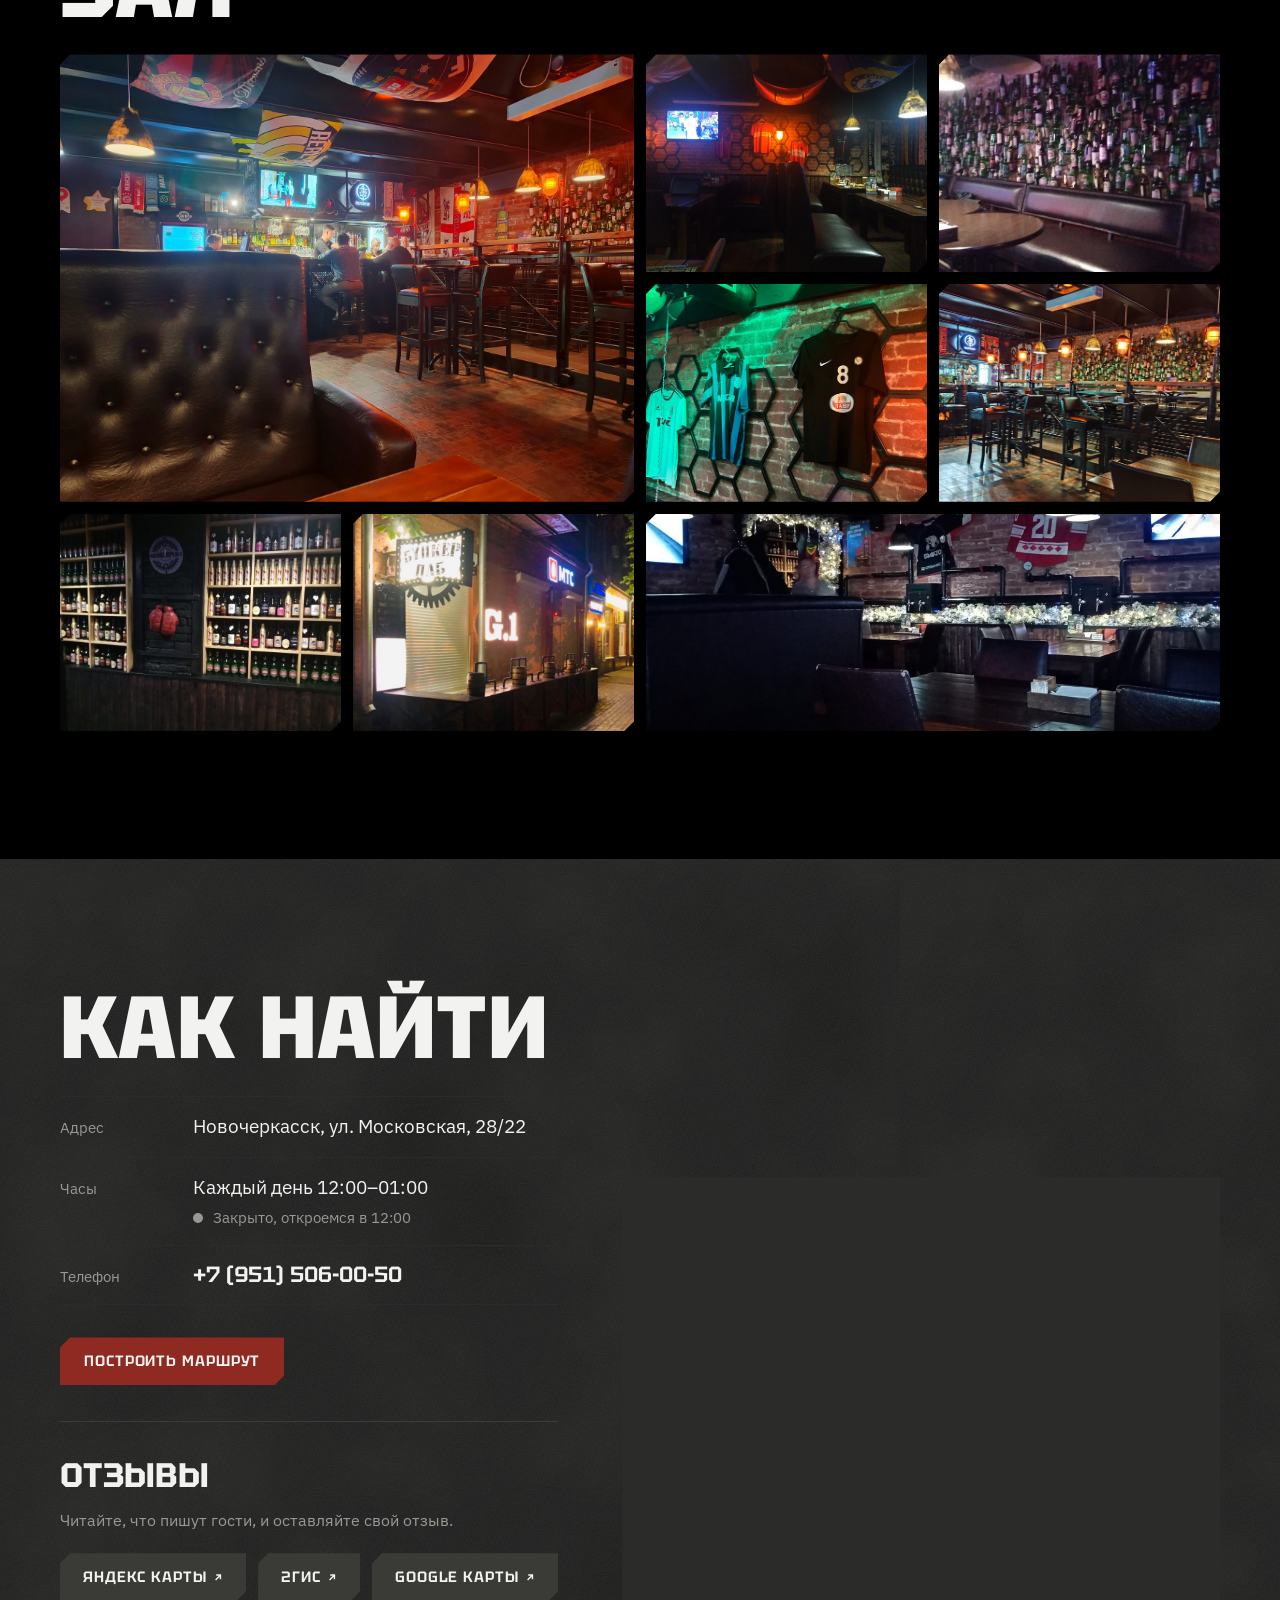
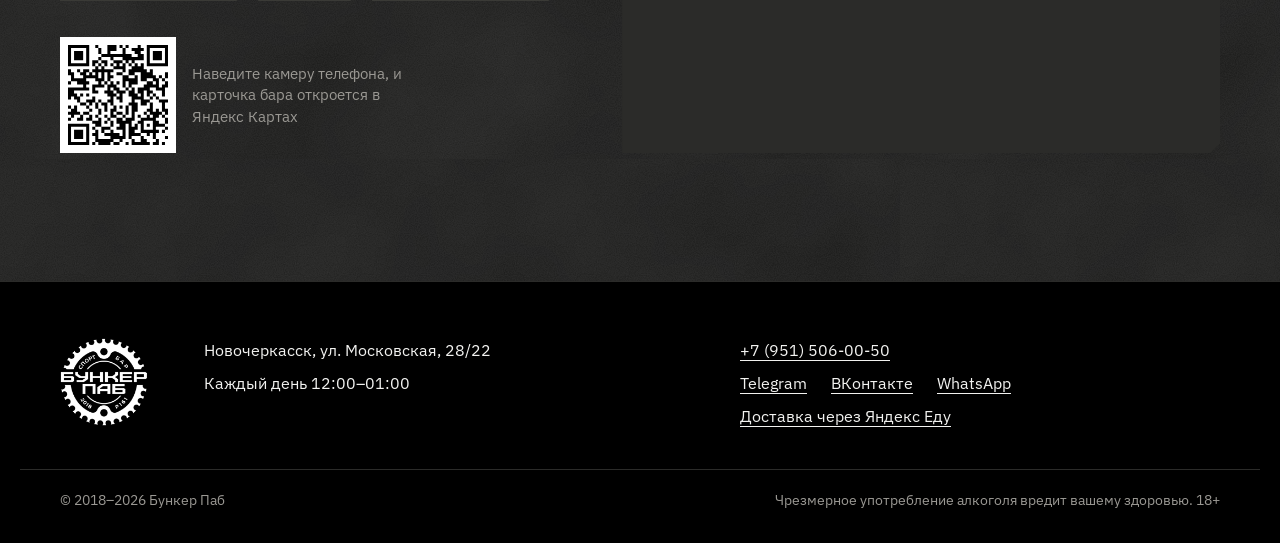
==== commit 10822285: "Полное управление меню в админке, предпросмотр, QR-код меню [menu] - Админка → «Меню»: разделы и поз" ====
--- a/index.html
+++ b/index.html
@@ -25,7 +25,7 @@
   <link rel="preload" href="assets/fonts/tektur-cyrillic.woff2" as="font" type="font/woff2" crossorigin>
   <link rel="preload" href="assets/fonts/plex-cyrillic.woff2" as="font" type="font/woff2" crossorigin>
   <!-- ?v= — номер версии: при каждом обновлении стилей или скриптов его меняют, чтобы браузеры сразу взяли новые файлы -->
-  <link rel="stylesheet" href="assets/css/style.css?v=9">
+  <link rel="stylesheet" href="assets/css/style.css?v=10">
 
   <script type="application/ld+json">
   {
@@ -175,7 +175,6 @@
             </a>
           </div>
         </div>
-        <p class="demo-note" id="demo-note" hidden>Это пример меню. Настоящие позиции и цены вносятся в файл data/menu.js</p>
       </div>
 
       <!-- само меню свёрнуто: при прокрутке сайта его не видно, открывается кнопкой или пунктом «Меню» -->
@@ -370,17 +369,29 @@
     </button>
   </dialog>
 
-  <!-- Данные (настройки, меню, бар) грузятся с меткой минуты: правки из админки и робота меню
-       видны сразу после публикации, браузер не подсунет старую копию из памяти. -->
+  <!-- Данные (настройки и меню) грузятся с меткой минуты: правки из админки и робота меню
+       видны сразу после публикации, браузер не подсунет старую копию из памяти.
+       ?preview — предпросмотр из админки: несохранённые правки берутся из памяти браузера. -->
   <script>
     (function () {
+      if (/[?&]preview\b/.test(location.search)) {
+        try {
+          var draft = JSON.parse(localStorage.getItem("bunker-preview"));
+          if (draft && draft.site && draft.menu) {
+            window.SITE = draft.site;
+            window.MENU = draft.menu;
+            window.PREVIEW = true;
+            return;
+          }
+        } catch (e) { /* черновика нет — показываем сайт как есть */ }
+      }
       var t = Math.floor(Date.now() / 60000);
-      ["data/site.js", "data/menu.js", "data/bar.js"].forEach(function (src) {
+      ["data/site.js", "data/menu.js"].forEach(function (src) {
         document.write('<script src="' + src + "?t=" + t + '"><\/script>');
       });
     })();
   </script>
   <script src="assets/js/vendor/qrcode.min.js"></script>
-  <script src="assets/js/main.js?v=7"></script>
+  <script src="assets/js/main.js?v=8"></script>
 </body>
 </html>
--- a/assets/css/style.css
+++ b/assets/css/style.css
@@ -712,14 +712,18 @@
   stroke-linecap: square;
 }
 
-.demo-note {
-  max-width: 46em;
-  margin: 0 0 32px;
-  padding: 12px 16px;
-  border-left: 3px solid var(--oxide-hi);
-  background: #141413;
-  color: var(--dust);
-  font-size: 15px;
+/* полоса «Предпросмотр» при просмотре несохранённых правок из админки */
+.preview-bar {
+  position: fixed;
+  left: 0;
+  right: 0;
+  bottom: 0;
+  z-index: 60;
+  padding: 12px var(--gutter) calc(12px + env(safe-area-inset-bottom));
+  background: var(--oxide);
+  color: var(--white);
+  font: 600 15px/1.35 var(--f-text);
+  text-align: center;
 }
 
 .cats {
@@ -820,6 +824,7 @@
   cursor: zoom-in;
 }
 .dish__photo {
+  position: relative;
   display: block;
   aspect-ratio: 4 / 3;
   overflow: hidden;
@@ -834,6 +839,35 @@
   transition: transform .35s ease;
 }
 .dish:hover .dish__photo img { transform: scale(1.03); }
+
+/* отметки из админки: «Новинка», «Хит», «Сезонное» */
+.dish__badge,
+.row__badge {
+  padding: 6px 9px 5px;
+  background: var(--oxide);
+  color: var(--white);
+  font: 700 12px/1 var(--f-display);
+  letter-spacing: .08em;
+  text-transform: uppercase;
+  white-space: nowrap;
+  --cut: 5px;
+  clip-path: var(--chamfer);
+}
+.dish__badge {
+  position: absolute;
+  top: 10px;
+  left: 10px;
+}
+.row__badge {
+  display: inline-block;
+  margin-left: 10px;
+  vertical-align: 2px;
+  padding: 4px 7px 3px;
+  font-size: 11px;
+}
+@media (max-width: 599px) {
+  .dish__badge { top: 6px; left: 6px; padding: 5px 7px 4px; font-size: 11px; }
+}
 
 .dish__body {
   flex: 1;
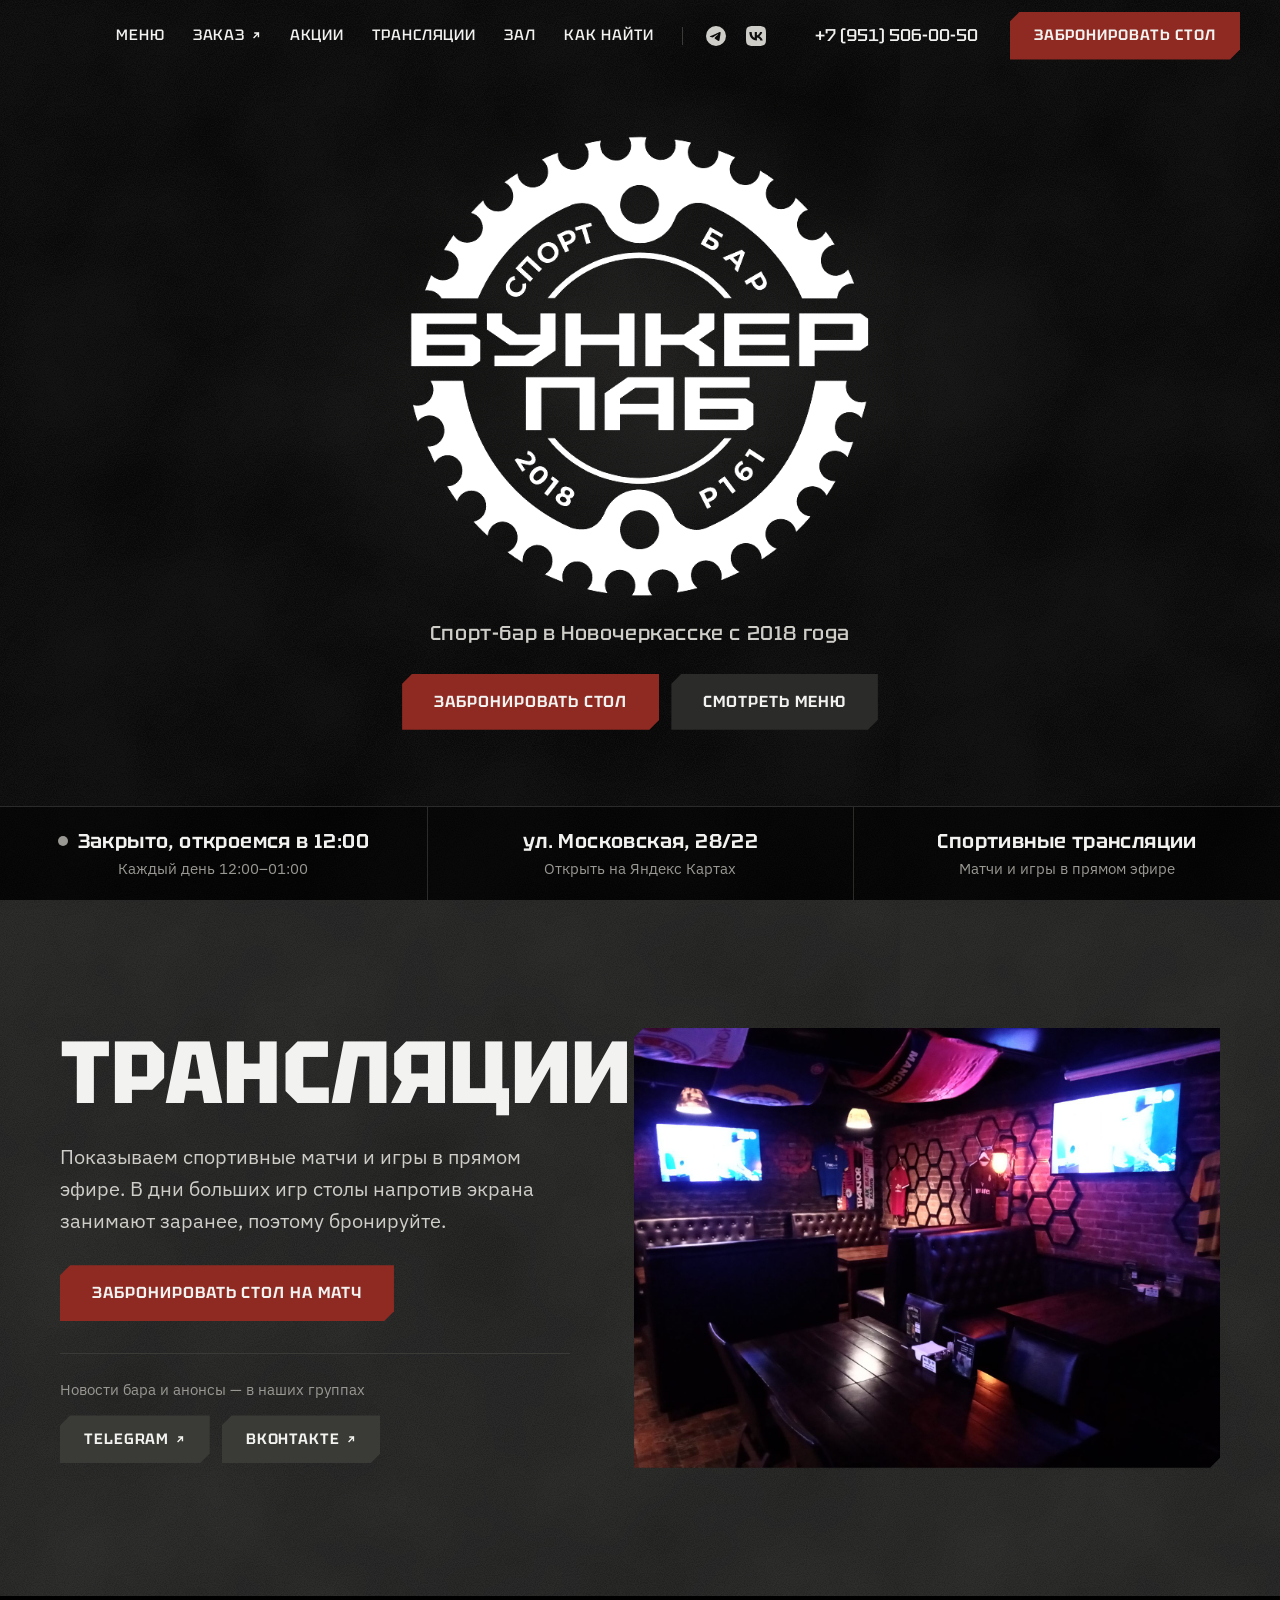
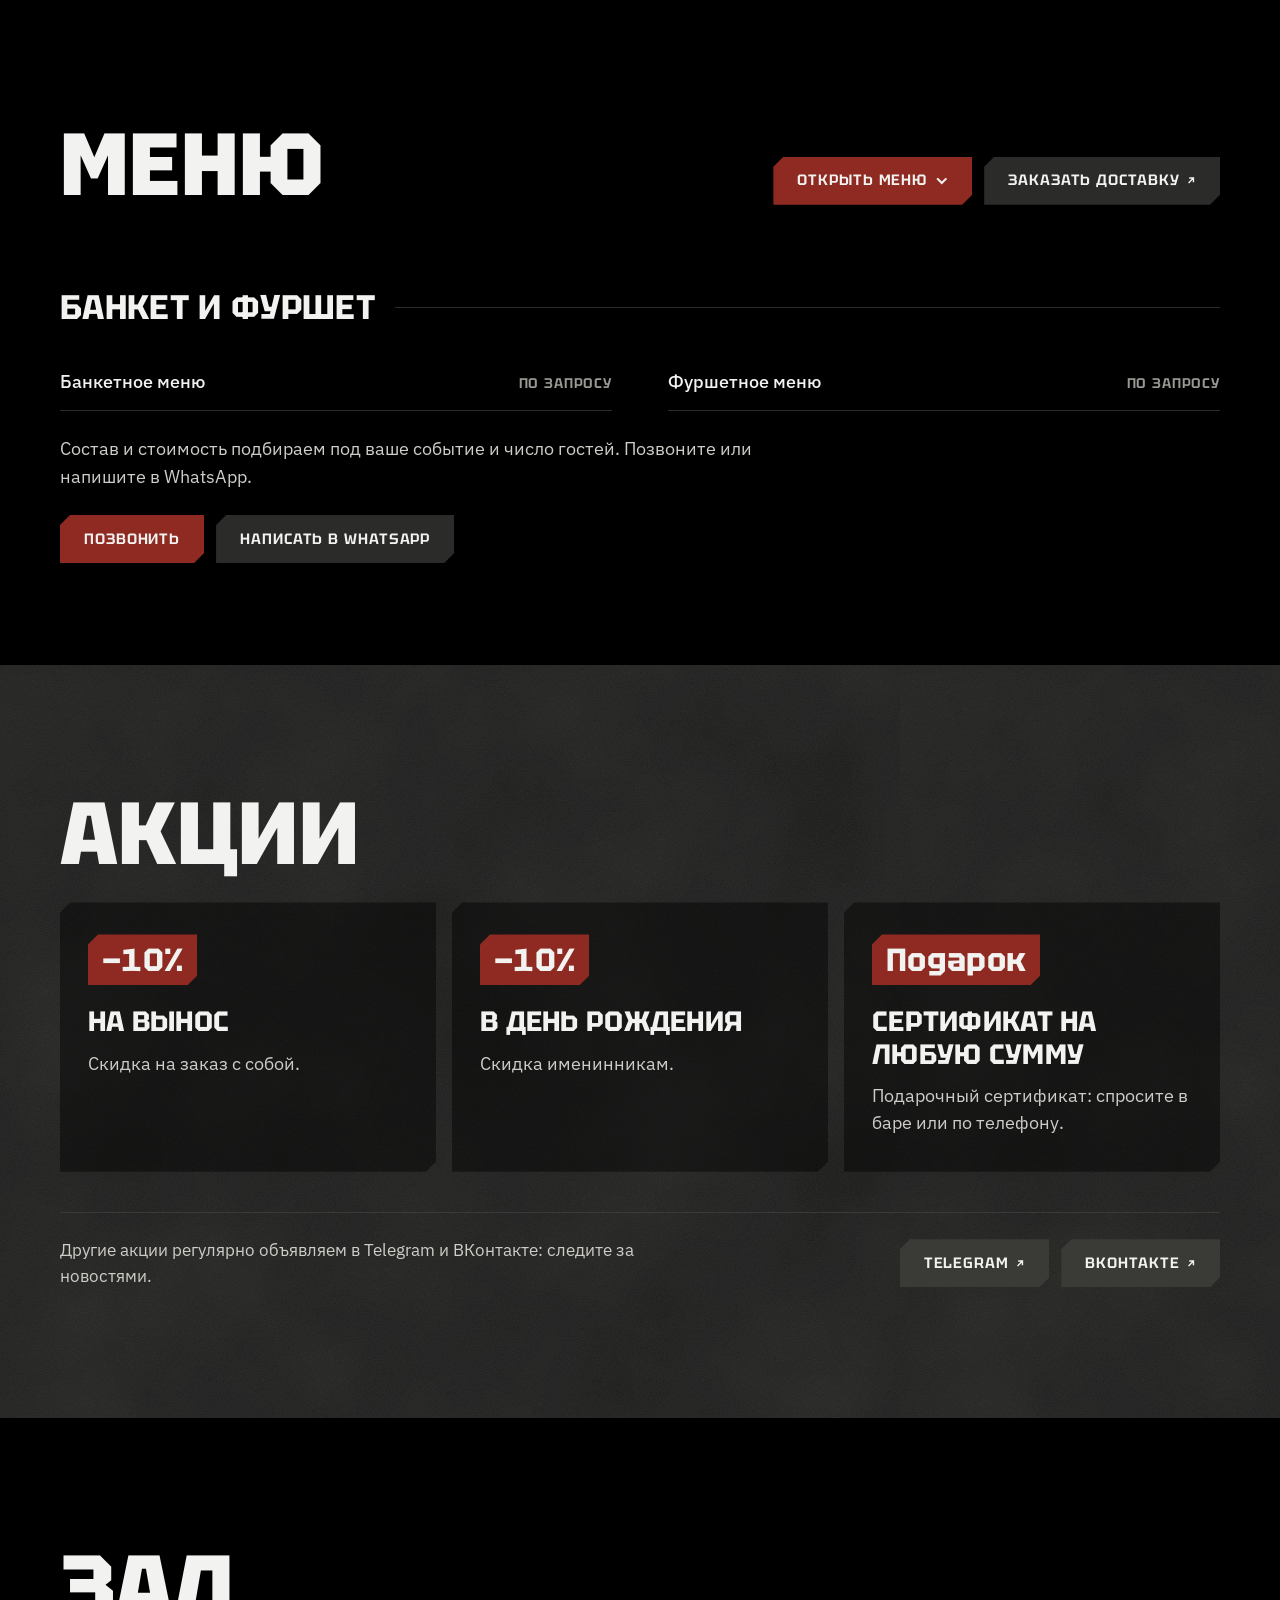
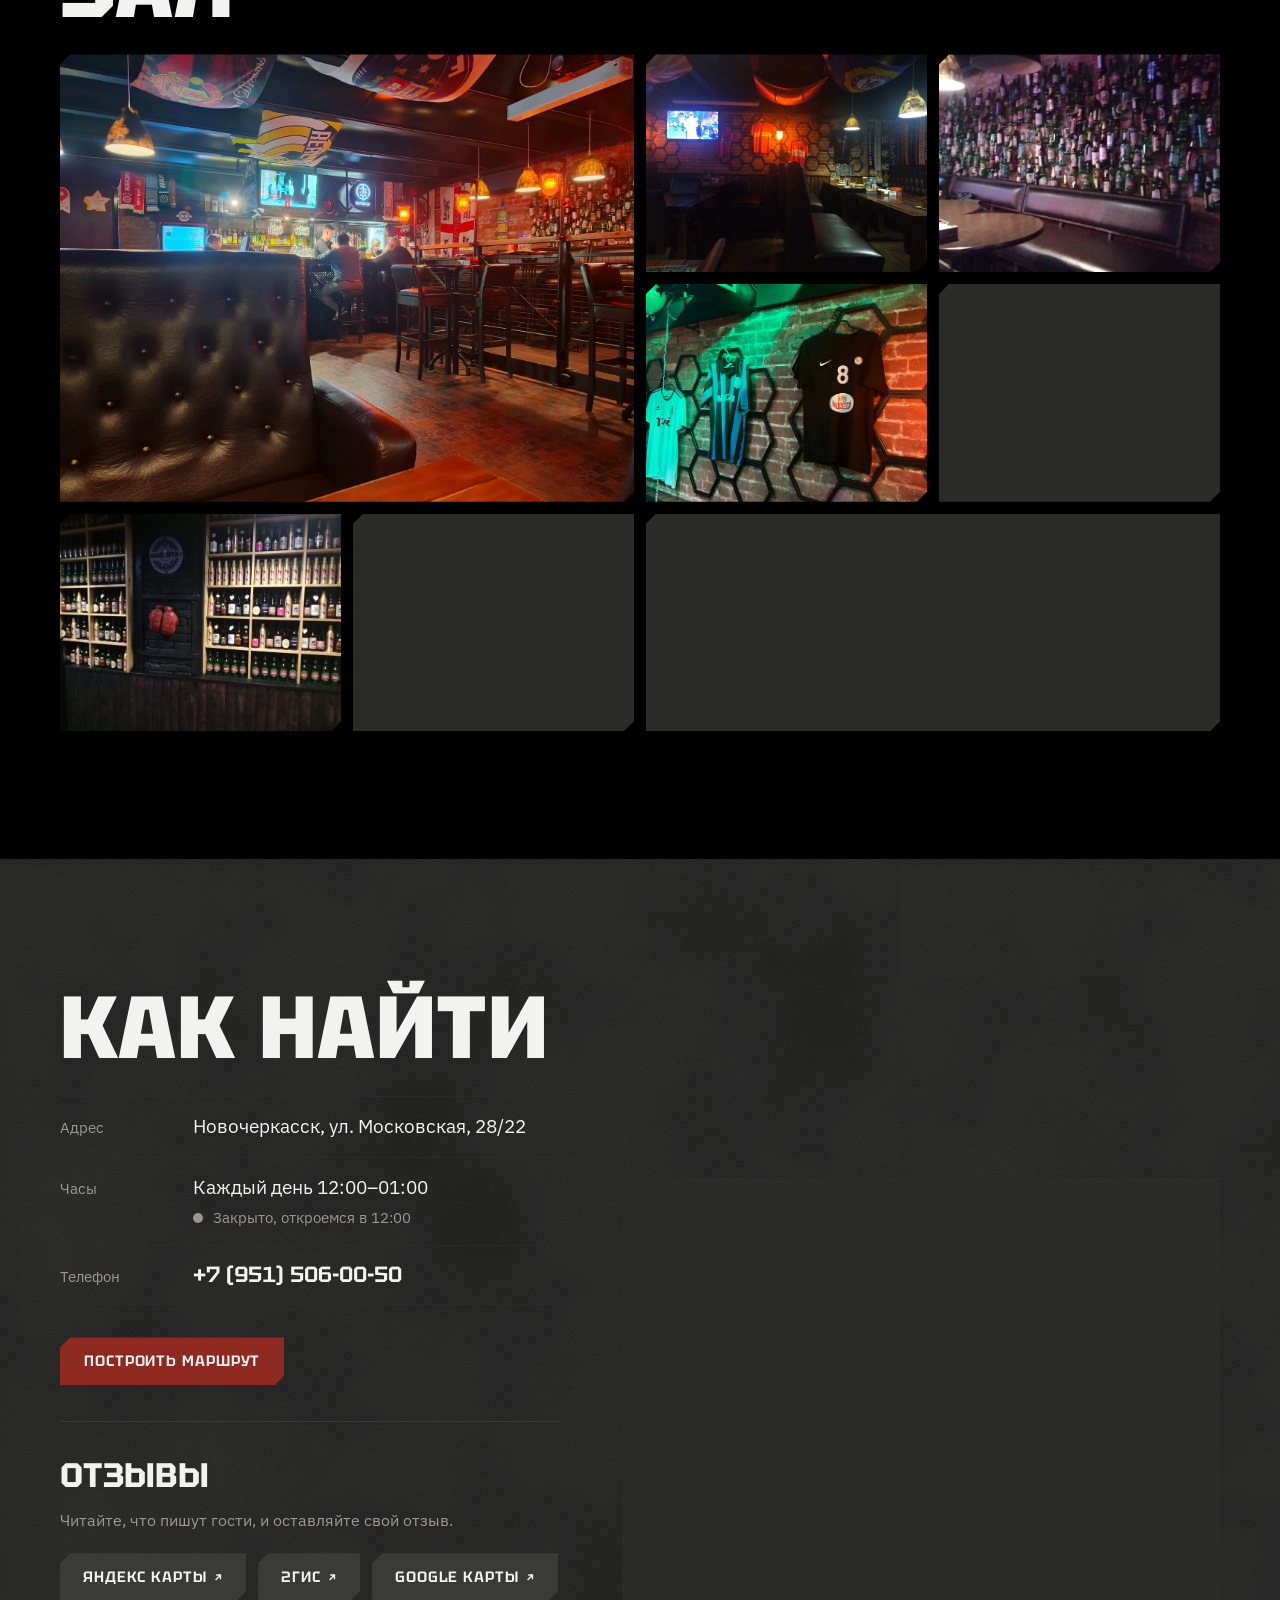
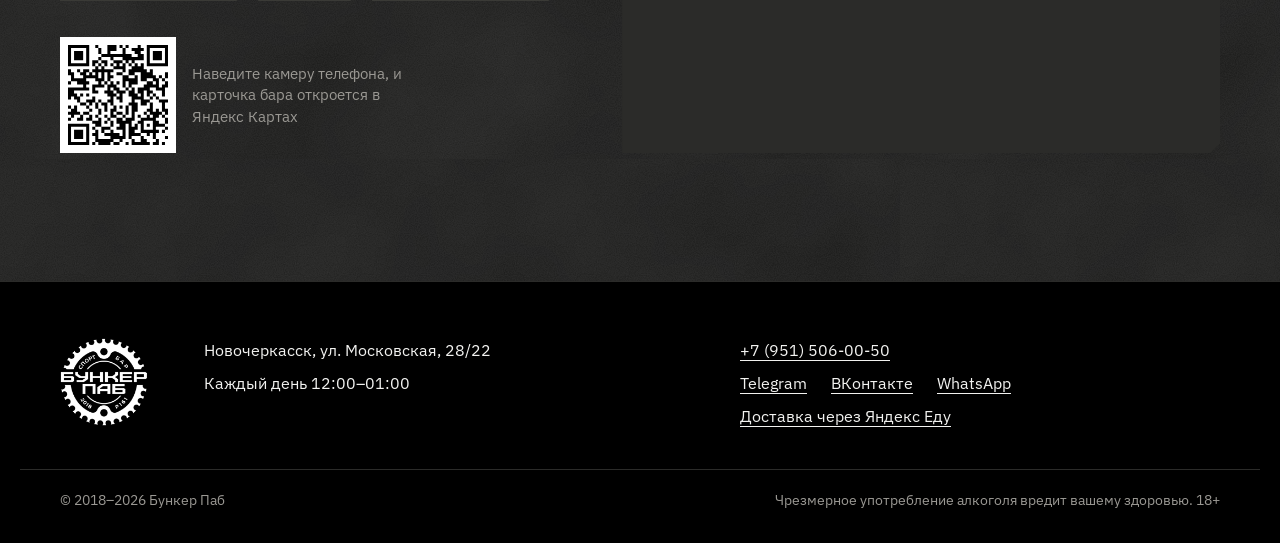
==== commit 51ac81ad: "Меню: описание у позиций без фото и отметка в просмотре блюда - У позиций без фото описание выводитс" ====
--- a/index.html
+++ b/index.html
@@ -25,7 +25,7 @@
   <link rel="preload" href="assets/fonts/tektur-cyrillic.woff2" as="font" type="font/woff2" crossorigin>
   <link rel="preload" href="assets/fonts/plex-cyrillic.woff2" as="font" type="font/woff2" crossorigin>
   <!-- ?v= — номер версии: при каждом обновлении стилей или скриптов его меняют, чтобы браузеры сразу взяли новые файлы -->
-  <link rel="stylesheet" href="assets/css/style.css?v=10">
+  <link rel="stylesheet" href="assets/css/style.css?v=11">
 
   <script type="application/ld+json">
   {
@@ -392,6 +392,6 @@
     })();
   </script>
   <script src="assets/js/vendor/qrcode.min.js"></script>
-  <script src="assets/js/main.js?v=8"></script>
+  <script src="assets/js/main.js?v=9"></script>
 </body>
 </html>
--- a/assets/css/style.css
+++ b/assets/css/style.css
@@ -925,6 +925,15 @@
   border-bottom: 1px solid var(--steel);
 }
 .row__name { font-size: 18px; font-weight: 500; line-height: 1.35; }
+/* описание у позиции без фото — строкой под названием */
+.row__note {
+  display: block;
+  margin-top: 4px;
+  font-size: 15px;
+  font-weight: 400;
+  line-height: 1.4;
+  color: var(--dust);
+}
 .row__weight { font-size: 15px; color: var(--dust); white-space: nowrap; }
 .row__price {
   min-width: 4.5ch;
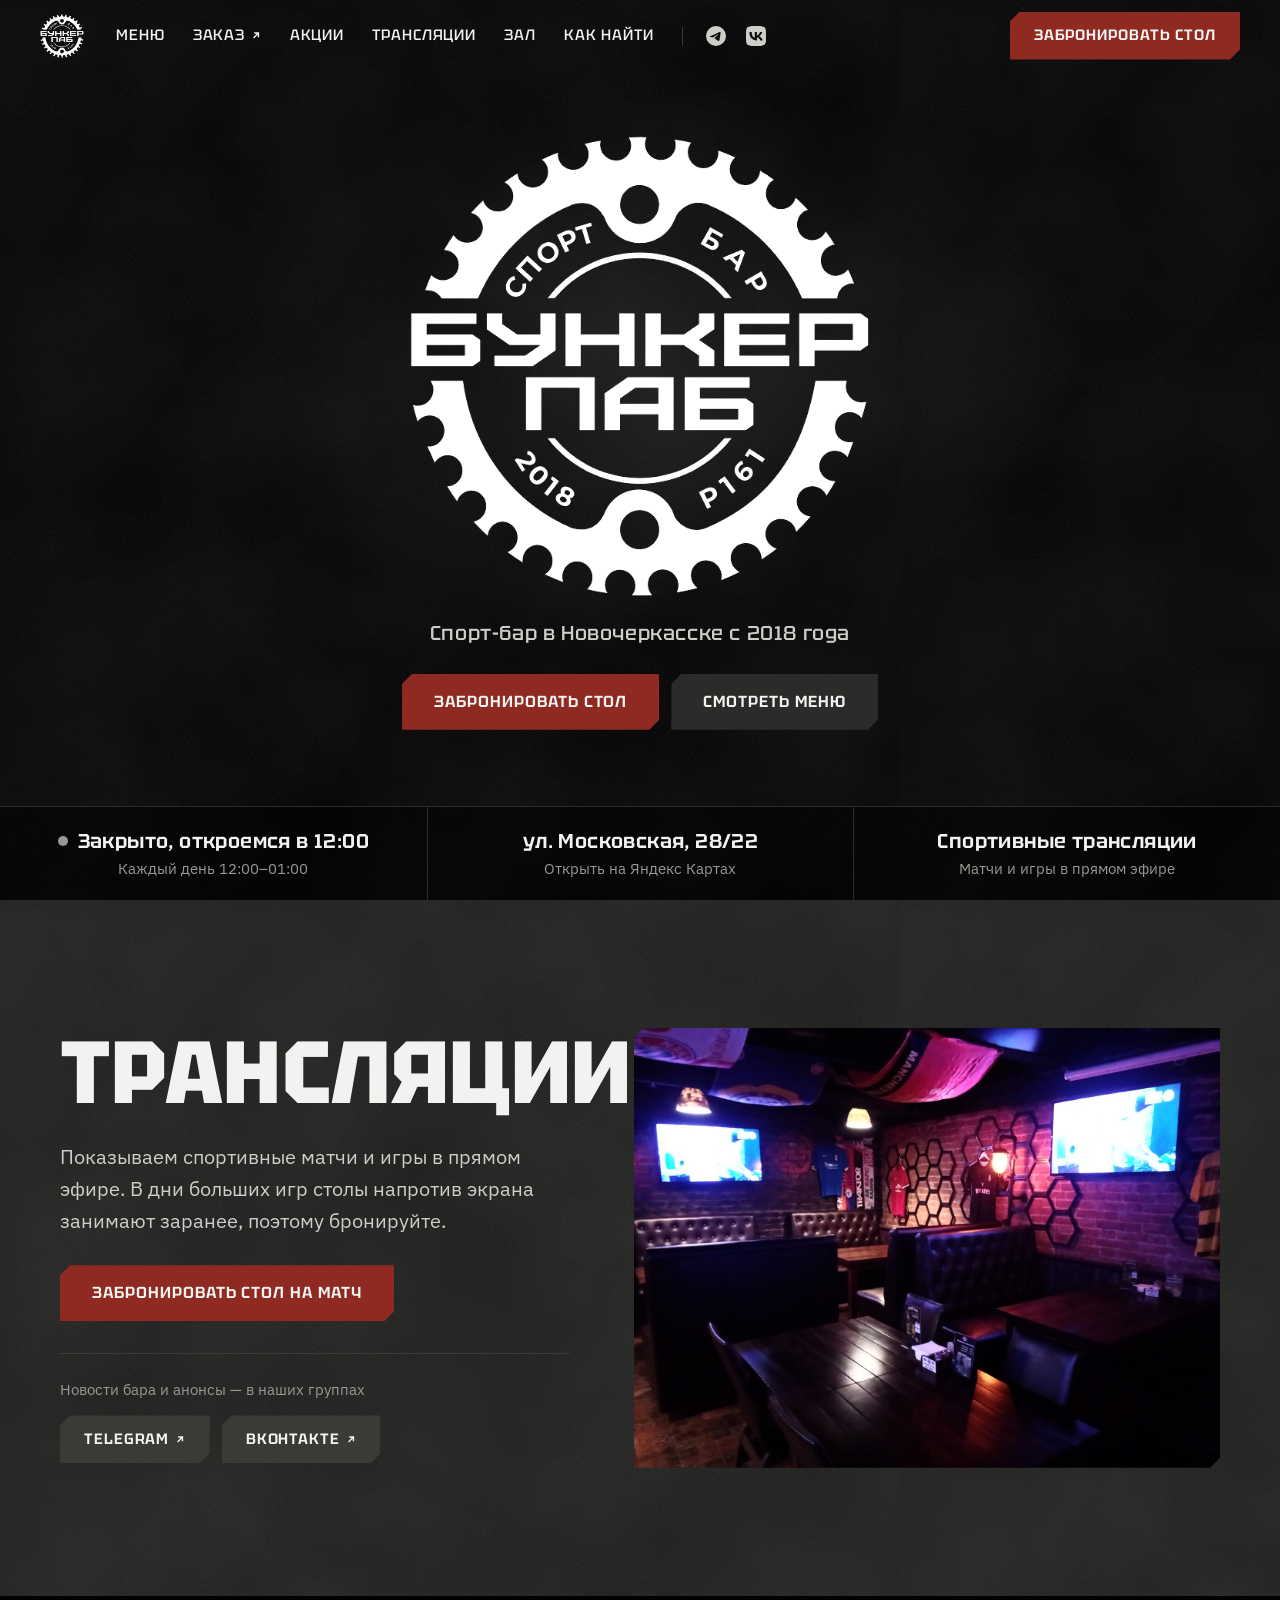
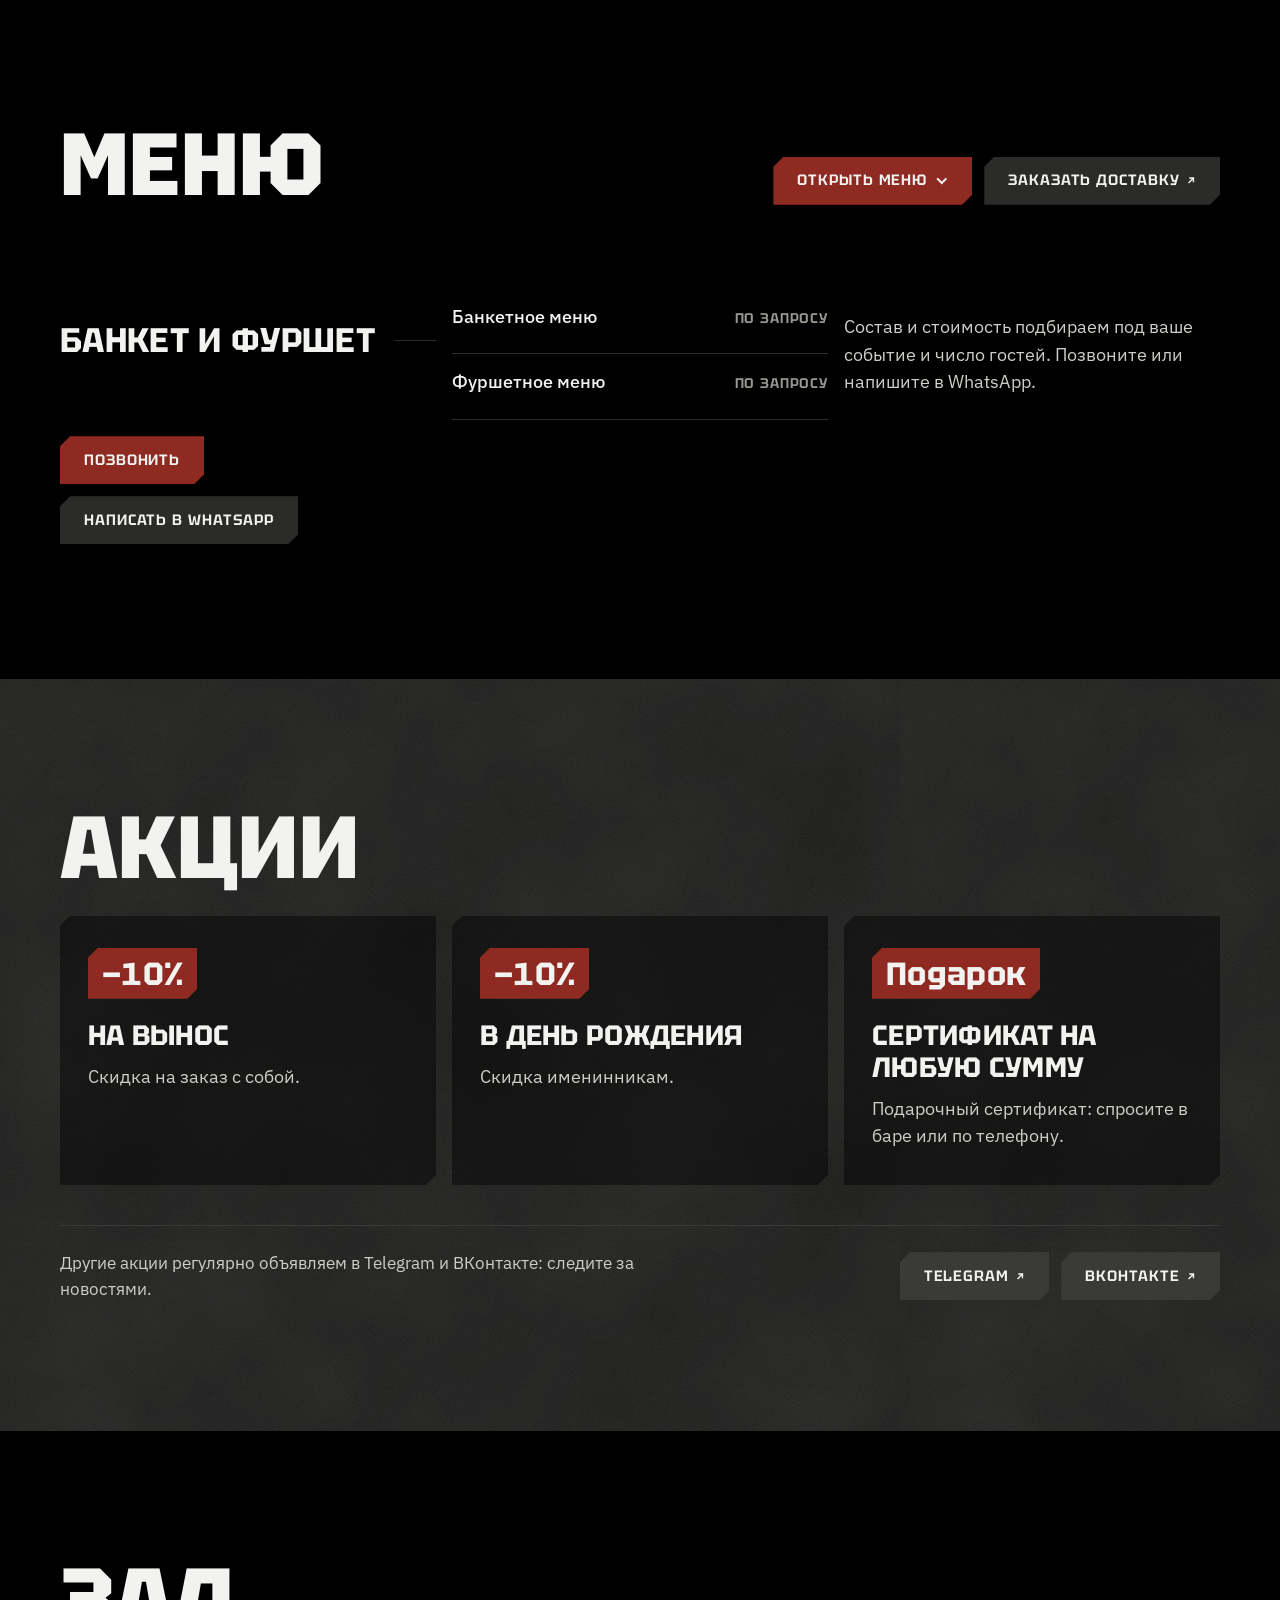
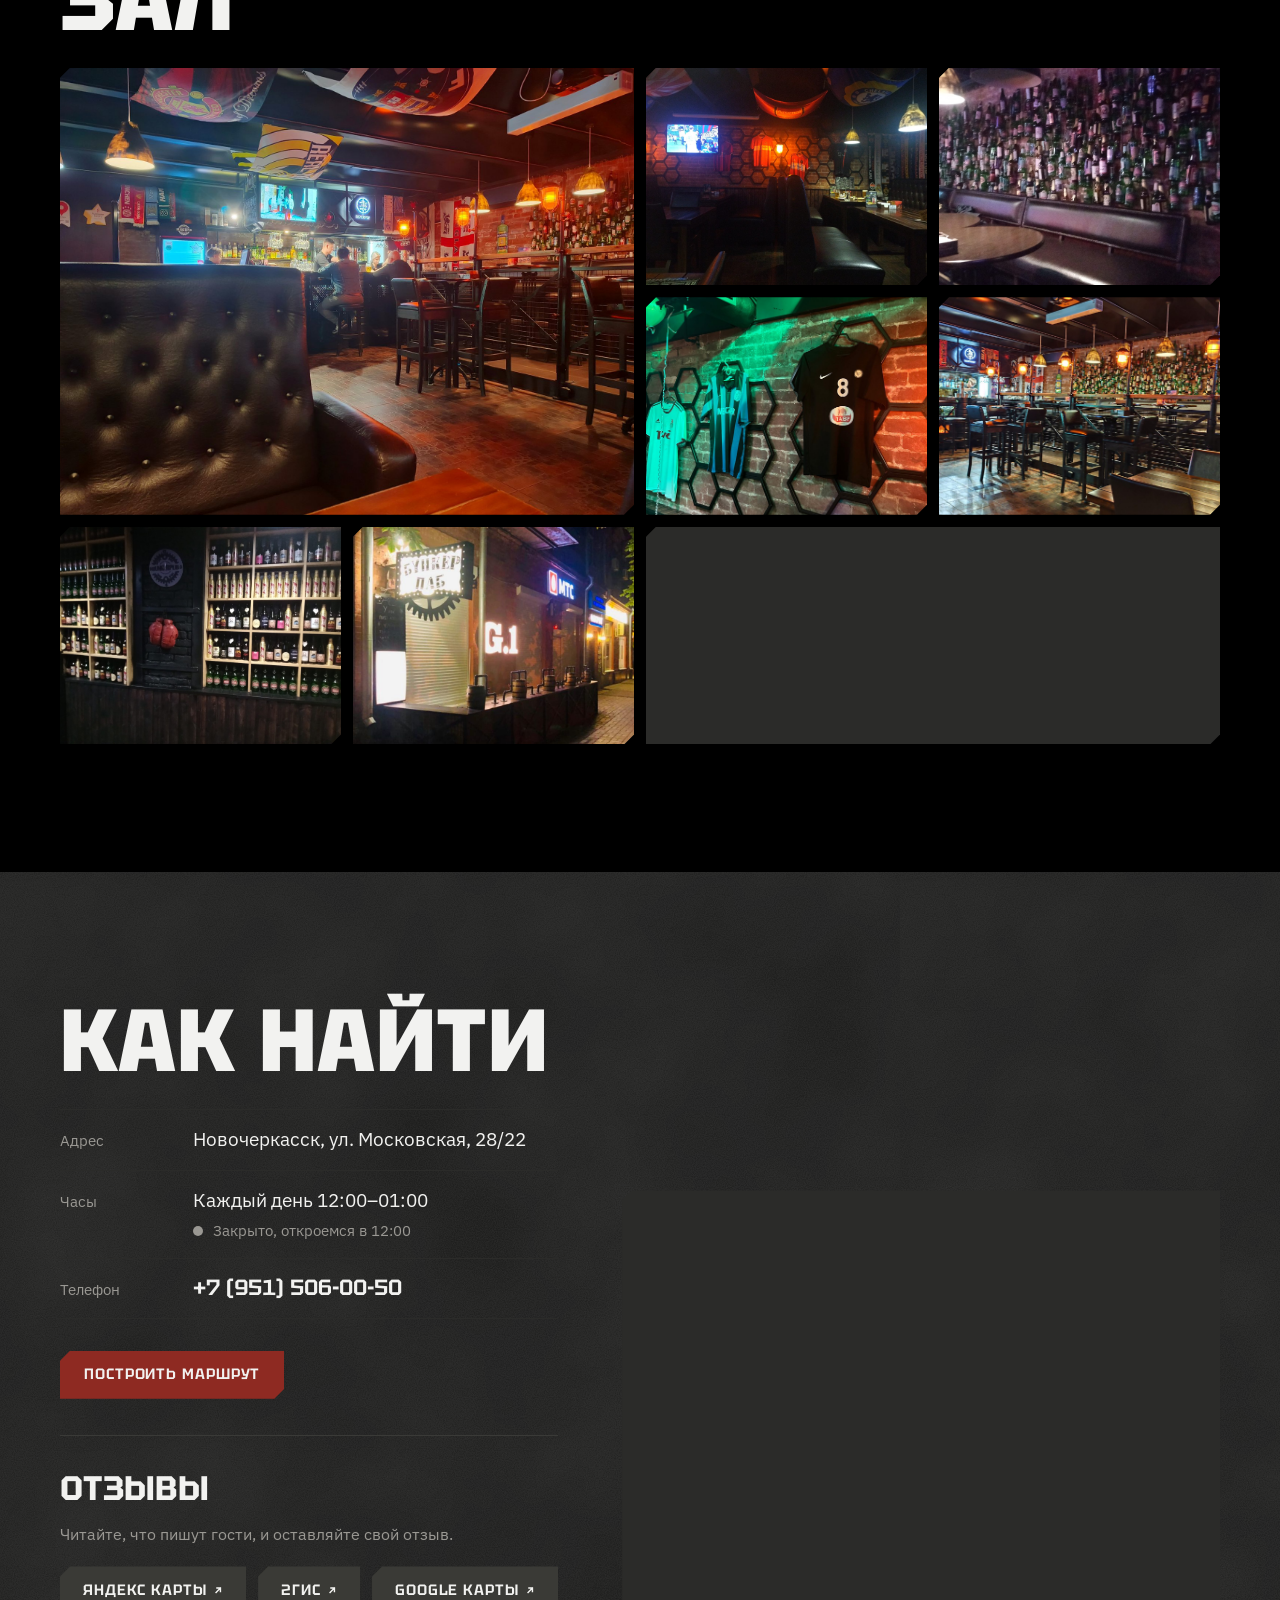
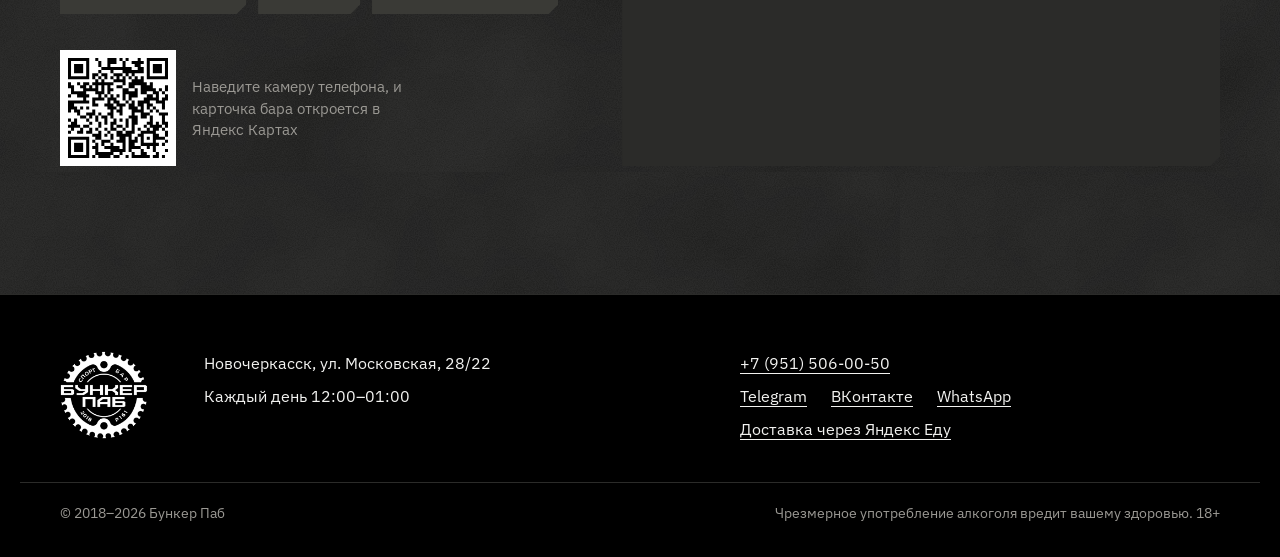
==== commit da6961ec: "Афиша: ближайшие события на сайте и в админке - Блок «Афиша» под трансляциями: события по дате, «Сег" ====
--- a/index.html
+++ b/index.html
@@ -25,7 +25,7 @@
   <link rel="preload" href="assets/fonts/tektur-cyrillic.woff2" as="font" type="font/woff2" crossorigin>
   <link rel="preload" href="assets/fonts/plex-cyrillic.woff2" as="font" type="font/woff2" crossorigin>
   <!-- ?v= — номер версии: при каждом обновлении стилей или скриптов его меняют, чтобы браузеры сразу взяли новые файлы -->
-  <link rel="stylesheet" href="assets/css/style.css?v=11">
+  <link rel="stylesheet" href="assets/css/style.css?v=12">
 
   <script type="application/ld+json">
   {
@@ -65,6 +65,7 @@
         <a href="https://eda.yandex.ru/r/bunkerpab" target="_blank" rel="noopener" data-link="delivery"
            aria-label="Заказ доставки в Яндекс Еде, откроется в новой вкладке">Заказ<svg class="ext" viewBox="0 0 12 12" aria-hidden="true"><path d="M3.5 8.5l5-5M4.5 3.5h4v4"/></svg></a>
         <a href="#promos">Акции</a>
+        <a href="#afisha" hidden>Афиша</a>
         <a href="#broadcast">Трансляции</a>
         <a href="#hall">Зал</a>
         <a href="#find">Как найти</a>
@@ -158,6 +159,13 @@
           <img id="broadcast-photo" src="images/broadcast.jpg" alt="Зал Бункер Паба с экраном для трансляций" loading="lazy"
                onerror="this.onerror=null;this.src='images/broadcast-placeholder.svg'">
         </div>
+      </div>
+
+      <!-- АФИША: ближайшие события из админки; прошедшие скрываются сами, пустая афиша не показывается -->
+      <div class="wrap afisha" id="afisha" hidden>
+        <h2 class="h2" id="afisha-title">Афиша</h2>
+        <ul class="events" id="afisha-list" aria-labelledby="afisha-title"></ul>
+        <button class="btn btn--red btn--big" type="button" data-book>Забронировать стол</button>
       </div>
     </section>
 
@@ -392,6 +400,6 @@
     })();
   </script>
   <script src="assets/js/vendor/qrcode.min.js"></script>
-  <script src="assets/js/main.js?v=9"></script>
+  <script src="assets/js/main.js?v=10"></script>
 </body>
 </html>
--- a/assets/css/style.css
+++ b/assets/css/style.css
@@ -318,7 +318,7 @@
 .bar.is-open .bar__burger span:nth-child(2) { opacity: 0; }
 .bar.is-open .bar__burger span:nth-child(3) { transform: translateY(-8px) rotate(-45deg); }
 
-@media (max-width: 1279px) {
+@media (max-width: 1399px) {
   .bar__phone { display: none; }
 }
 
@@ -662,6 +662,65 @@
   }
 }
 
+/* ---------- Афиша ---------- */
+.afisha {
+  margin-top: clamp(64px, 8vw, 104px);
+  scroll-margin-top: calc(var(--bar-h) + 24px);
+}
+.events {
+  display: grid;
+  grid-template-columns: repeat(auto-fill, minmax(min(100%, 300px), 1fr));
+  gap: 16px;
+  margin: 0 0 32px;
+  padding: 0;
+  list-style: none;
+}
+.event {
+  display: flex;
+  flex-direction: column;
+  background: rgba(0, 0, 0, .45);
+  --cut: 14px;
+  clip-path: var(--chamfer);
+}
+.event__photo {
+  display: block;
+  width: 100%;
+  aspect-ratio: 16 / 9;
+  object-fit: cover;
+  background: var(--steel);
+}
+.event__body {
+  display: flex;
+  flex-direction: column;
+  align-items: flex-start;
+  gap: 12px;
+  padding: 24px 28px 32px;
+}
+.event__date {
+  margin: 0 0 4px;
+  padding: 8px 12px 7px;
+  background: var(--oxide);
+  font: 700 15px/1 var(--f-display);
+  letter-spacing: .06em;
+  text-transform: uppercase;
+  --cut: 6px;
+  clip-path: var(--chamfer);
+}
+.event__title {
+  margin: 0;
+  font: 700 clamp(22px, 2.2vw, 28px)/1.15 var(--f-display);
+  letter-spacing: .01em;
+  text-transform: uppercase;
+}
+.event__text {
+  margin: 0;
+  line-height: 1.5;
+  color: var(--soft);
+}
+@media (max-width: 899px) {
+  .afisha > .btn { width: 100%; }
+}
+
 /* ---------- Меню ---------- */
 .menu { padding-bottom: clamp(64px, 8vw, 112px); }
 
